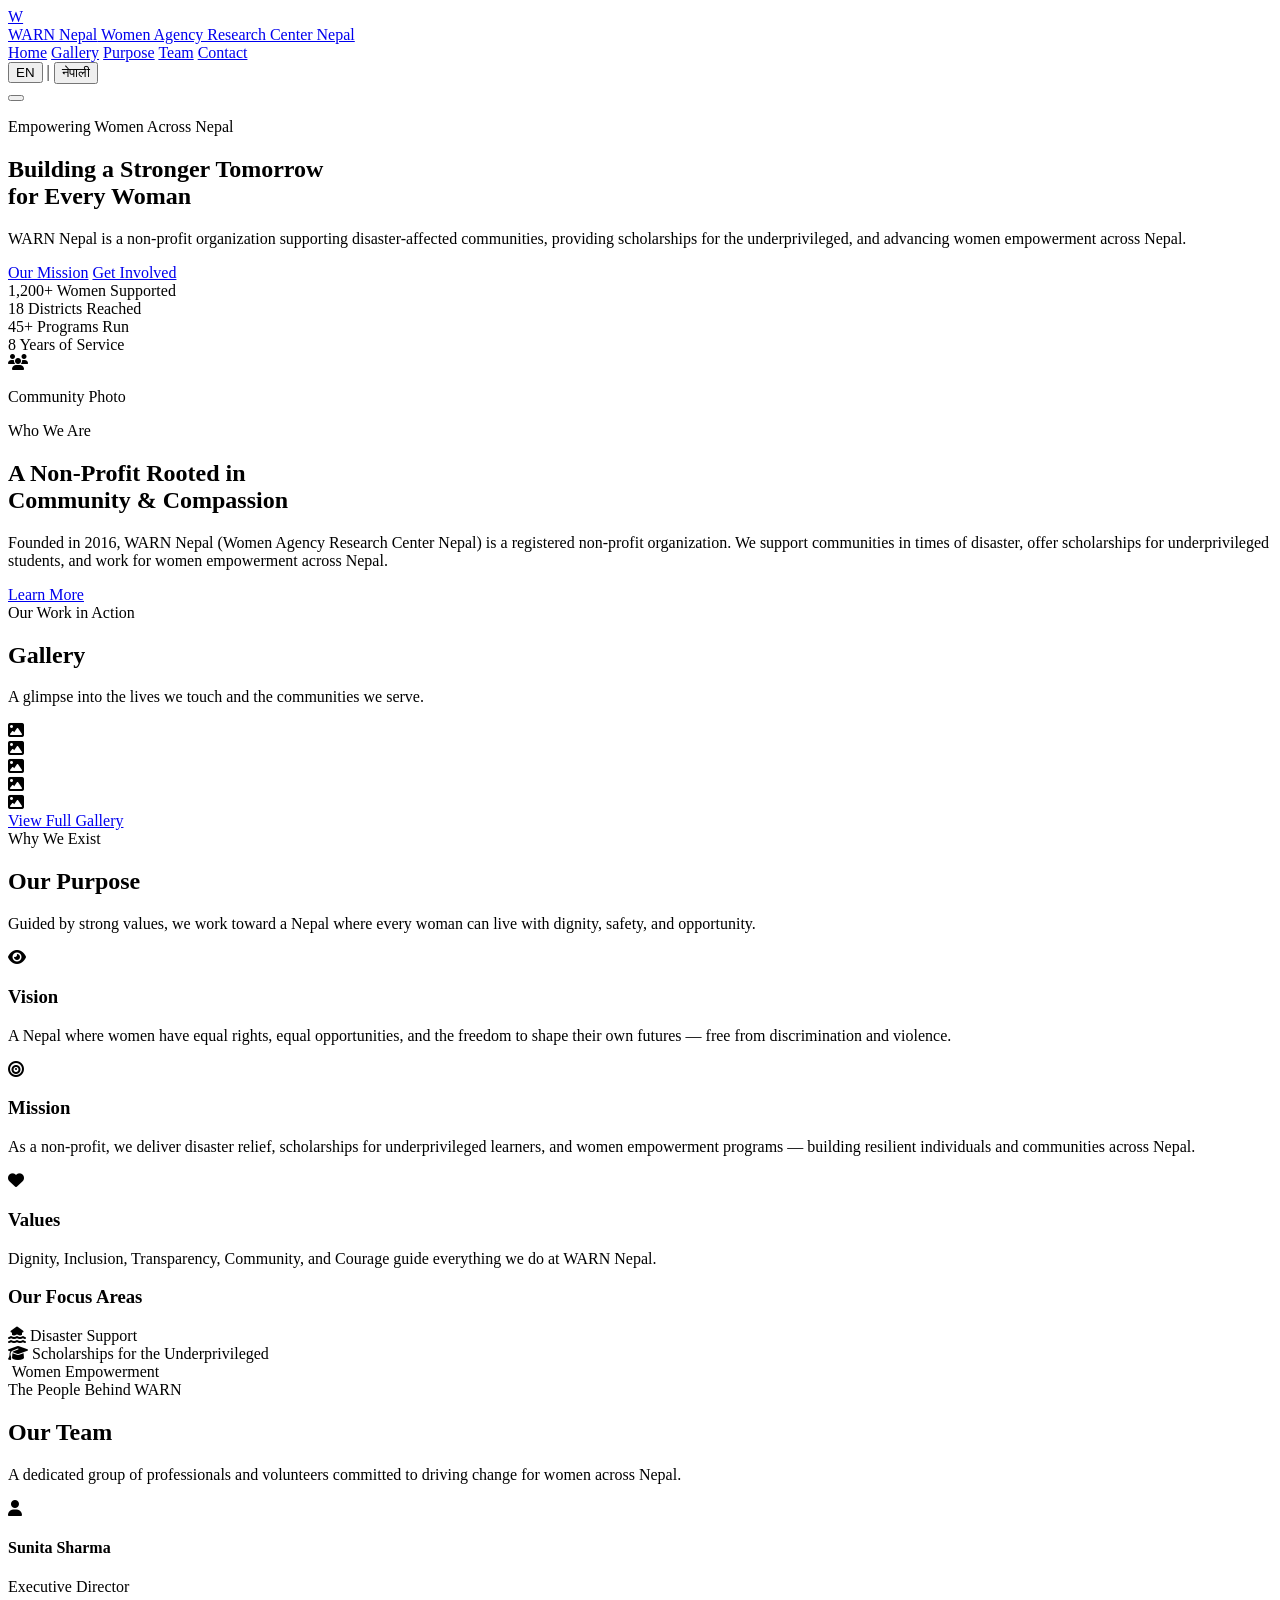
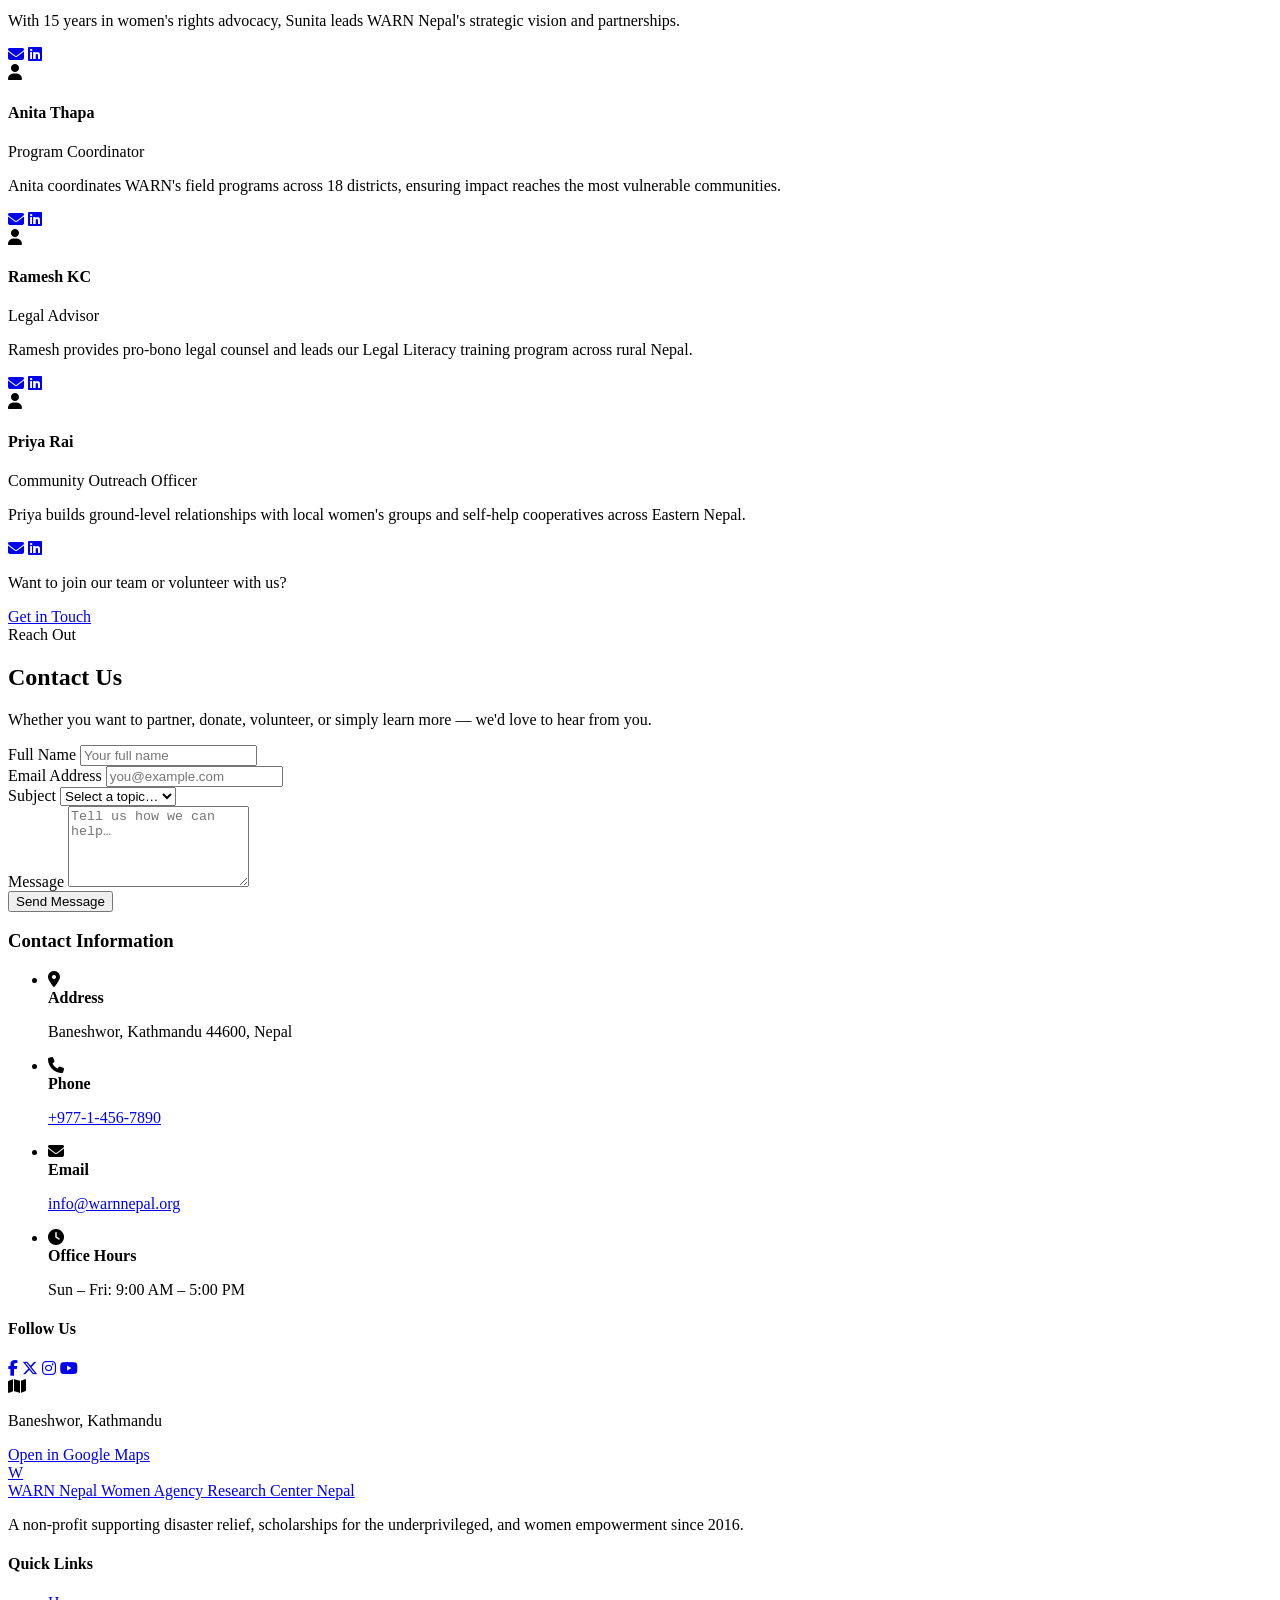
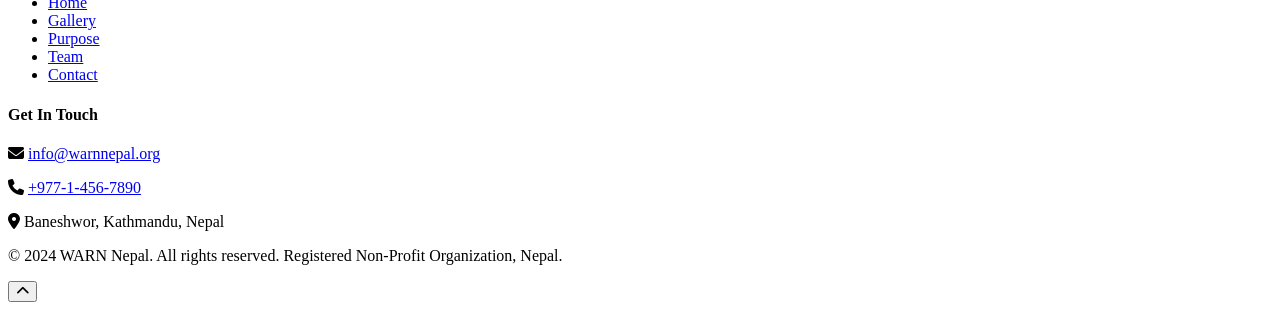
==== index.html @ aecacb8c "Add files via upload" ====
<!DOCTYPE html>
<html lang="en">
<head>
  <meta charset="UTF-8" />
  <meta name="viewport" content="width=device-width, initial-scale=1.0" />
  <title>WARN Nepal – Women Agency Research Center Nepal</title>
  <link rel="stylesheet" href="css/style.css" />
  <link rel="preconnect" href="https://fonts.googleapis.com" />
  <link href="https://fonts.googleapis.com/css2?family=Inter:wght@300;400;500;600;700&family=Noto+Sans+Devanagari:wght@300;400;500;600;700&display=swap" rel="stylesheet" />
  <link rel="stylesheet" href="https://cdnjs.cloudflare.com/ajax/libs/font-awesome/6.4.0/css/all.min.css" />
</head>
<body>

  <!-- ===== NAVBAR ===== -->
  <header id="navbar">
    <div class="container nav-container">

      <!-- Logo: uses images/logo.* if present, falls back to text badge -->
      <a href="index.html" class="logo" aria-label="WARN Nepal Home" id="logoLink">
        <div class="logo-img-wrap" id="logoImgWrap">
          <!-- JS inserts <img> here if logo file exists, else shows letter badge -->
          <div class="logo-icon" id="logoBadge">W</div>
        </div>
        <div class="logo-text">
          <span class="logo-title">WARN Nepal</span>
          <span class="logo-sub"
            data-en="Women Agency Research Center Nepal"
            data-np="महिला एजेन्सी अनुसन्धान केन्द्र नेपाल">Women Agency Research Center Nepal</span>
        </div>
      </a>

      <nav class="nav-links" id="navLinks" aria-label="Main Navigation">
        <a href="index.html"   data-en="Home"    data-np="गृहपृष्ठ"  class="nav-link active">Home</a>
        <a href="gallery.html" data-en="Gallery" data-np="ग्यालरी"   class="nav-link">Gallery</a>
        <a href="#purpose"     data-en="Purpose" data-np="उद्देश्य"  class="nav-link">Purpose</a>
        <a href="#team"        data-en="Team"    data-np="टोली"      class="nav-link">Team</a>
        <a href="#contact"     data-en="Contact" data-np="सम्पर्क"   class="nav-link">Contact</a>
      </nav>

      <div class="nav-right">
        <div class="lang-toggle" aria-label="Language Selector">
          <button id="langEN" class="lang-btn active" onclick="setLang('en')">EN</button>
          <span class="lang-divider">|</span>
          <button id="langNP" class="lang-btn" onclick="setLang('np')">नेपाली</button>
        </div>
        <button class="hamburger" id="hamburger" aria-label="Toggle Menu" aria-expanded="false">
          <span></span><span></span><span></span>
        </button>
      </div>
    </div>
  </header>

  <!-- ===== HERO – FULL WIDTH ===== -->
  <section id="home" class="hero">
    <!-- JS sets the landing image as CSS background-image -->
    <div class="hero-text-col">
      <div class="container">
        <div class="hero-text-inner">
          <p class="hero-tagline"
             data-en="Empowering Women Across Nepal"
             data-np="नेपालभर महिला सशक्तिकरण">Empowering Women Across Nepal</p>

          <h1 class="hero-title"
              data-en="Building a <span>Stronger</span> Tomorrow<br>for Every Woman"
              data-np="प्रत्येक महिलाका लागि एउटा<br><span>सशक्त</span> भविष्य निर्माण">
            Building a <span>Stronger</span> Tomorrow<br>for Every Woman
          </h1>

          <p class="hero-desc"
             data-en="WARN Nepal is a non-profit organization supporting disaster-affected communities, providing scholarships for the underprivileged, and advancing women empowerment across Nepal."
             data-np="WARN नेपाल एक गैरनाफामूलक संस्था हो जसले विपद् प्रभावित समुदायलाई सहयोग, विपन्नका लागि छात्रवृत्ति र महिला सशक्तिकरणका लागि नेपालभर काम गर्दछ।">
            WARN Nepal is a non-profit organization supporting disaster-affected communities,
            providing scholarships for the underprivileged, and advancing women empowerment across Nepal.
          </p>

          <div class="hero-cta">
            <a href="#purpose" class="btn btn-primary"
               data-en="Our Mission" data-np="हाम्रो अभियान">Our Mission</a>
            <a href="#contact" class="btn btn-outline"
               data-en="Get Involved" data-np="सहभागी हनुहोस्">Get Involved</a>
          </div>
        </div>
      </div>
    </div>
  </section>

  <!-- ===== STATS STRIP ===== -->
  <section id="about-strip" class="stats-strip">
    <div class="container stats-grid">
      <div class="stat-item">
        <span class="stat-number">1,200+</span>
        <span class="stat-label" data-en="Women Supported" data-np="सहयोग गरिएका महिला">Women Supported</span>
      </div>
      <div class="stat-item">
        <span class="stat-number">18</span>
        <span class="stat-label" data-en="Districts Reached" data-np="पुगिएका जिल्लाहरू">Districts Reached</span>
      </div>
      <div class="stat-item">
        <span class="stat-number">45+</span>
        <span class="stat-label" data-en="Programs Run" data-np="सञ्चालित कार्यक्रमहरू">Programs Run</span>
      </div>
      <div class="stat-item">
        <span class="stat-number">8</span>
        <span class="stat-label" data-en="Years of Service" data-np="सेवाका वर्षहरू">Years of Service</span>
      </div>
    </div>
  </section>

  <!-- ===== ABOUT SNAPSHOT ===== -->
  <section id="about" class="about-section section">
    <div class="container about-grid">
      <div class="about-image">
        <!-- Uses landing image as fallback; replace src with your own community photo -->
        <img
          src="images/landing/landing.png"
          alt="WARN Nepal community"
          class="about-real-img"
          loading="lazy"
          onerror="this.parentElement.innerHTML='<div class=\'about-img-placeholder\'><i class=\'fa-solid fa-users\'></i><p>Community Photo</p></div>'"
        />
      </div>
      <div class="about-text">
        <span class="section-tag" data-en="Who We Are" data-np="हामी को हौं">Who We Are</span>
        <h2 data-en="A Non-Profit Rooted in<br>Community &amp; Compassion"
            data-np="समुदाय र करुणामा जरा गाडेको<br>गैरनाफामूलक संस्था">
          A Non-Profit Rooted in<br>Community &amp; Compassion
        </h2>
        <p data-en="Founded in 2016, WARN Nepal (Women Agency Research Center Nepal) is a registered non-profit organization. We support communities in times of disaster, offer scholarships for underprivileged students, and work for women empowerment across Nepal."
           data-np="२०१६ मा स्थापित WARN नेपाल (महिला एजेन्सी अनुसन्धान केन्द्र नेपाल) एक दर्ता गैरनाफामूलक संस्था हो। हामी विपद्का बेला समुदायलाई सहयोग गर्छौं, विपन्न विद्यार्थीका लागि छात्रवृत्ति दिन्छौं र नेपालभर महिला सशक्तिकरणका लागि काम गर्छौं।">
          Founded in 2016, WARN Nepal (Women Agency Research Center Nepal) is a registered
          non-profit organization. We support communities in times of disaster, offer scholarships
          for underprivileged students, and work for women empowerment across Nepal.
        </p>
        <a href="#purpose" class="btn btn-primary"
           data-en="Learn More" data-np="थप जान्नुहोस्">Learn More</a>
      </div>
    </div>
  </section>

  <!-- ===== GALLERY PREVIEW STRIP ===== -->
  <section id="gallery" class="gallery-preview-section section">
    <div class="container">
      <div class="section-header">
        <span class="section-tag" data-en="Our Work in Action" data-np="हाम्रो काम">Our Work in Action</span>
        <h2 data-en="Gallery" data-np="ग्यालरी">Gallery</h2>
        <p data-en="A glimpse into the lives we touch and the communities we serve."
           data-np="हामीले छुने जीवन र सेवा गर्ने समुदायको झलक।">
          A glimpse into the lives we touch and the communities we serve.
        </p>
      </div>

      <!-- Preview grid – JS populates from images/3.* … 7.* -->
      <div class="gallery-preview-grid" id="galleryPreviewGrid">
        <!-- Filled by main.js; shows placeholders if no images found -->
        <div class="gp-placeholder"><i class="fa-solid fa-image"></i></div>
        <div class="gp-placeholder"><i class="fa-solid fa-image"></i></div>
        <div class="gp-placeholder"><i class="fa-solid fa-image"></i></div>
        <div class="gp-placeholder"><i class="fa-solid fa-image"></i></div>
        <div class="gp-placeholder"><i class="fa-solid fa-image"></i></div>
      </div>

      <div class="gallery-preview-cta">
        <a href="gallery.html" class="btn btn-primary"
           data-en="View Full Gallery" data-np="पूरा ग्यालरी हेर्नुहोस्">View Full Gallery</a>
      </div>
    </div>
  </section>

  <!-- ===== PURPOSE ===== -->
  <section id="purpose" class="purpose-section section">
    <div class="container">
      <div class="section-header">
        <span class="section-tag" data-en="Why We Exist" data-np="हामी किन अवस्थित छौं">Why We Exist</span>
        <h2 data-en="Our Purpose" data-np="हाम्रो उद्देश्य">Our Purpose</h2>
        <p data-en="Guided by strong values, we work toward a Nepal where every woman can live with dignity, safety, and opportunity."
           data-np="दृढ मूल्यहरूद्वारा निर्देशित, हामी त्यस्तो नेपालका लागि काम गर्दछौं जहाँ प्रत्येक महिला सम्मान, सुरक्षा र अवसरका साथ जीवन जिउन सकोस्।">
          Guided by strong values, we work toward a Nepal where every woman can live
          with dignity, safety, and opportunity.
        </p>
      </div>

      <div class="purpose-grid">
        <div class="purpose-card">
          <div class="purpose-icon"><i class="fa-solid fa-eye"></i></div>
          <h3 data-en="Vision" data-np="दृष्टिकोण">Vision</h3>
          <p data-en="A Nepal where women have equal rights, equal opportunities, and the freedom to shape their own futures — free from discrimination and violence."
             data-np="एउटा नेपाल जहाँ महिलाहरूसँग समान अधिकार, समान अवसर छ र उनीहरू भेदभाव र हिंसाबाट मुक्त भएर आफ्नै भविष्य आकार दिन स्वतन्त्र छन्।">
            A Nepal where women have equal rights, equal opportunities, and the freedom
            to shape their own futures — free from discrimination and violence.
          </p>
        </div>
        <div class="purpose-card featured">
          <div class="purpose-icon"><i class="fa-solid fa-bullseye"></i></div>
          <h3 data-en="Mission" data-np="अभियान">Mission</h3>
          <p data-en="As a non-profit, we deliver disaster relief, scholarships for underprivileged learners, and women empowerment programs — building resilient individuals and communities across Nepal."
             data-np="गैरनाफामूलक संस्थाको रूपमा हामी विपद् राहत, विपन्न विद्यार्थीका लागि छात्रवृत्ति र महिला सशक्तिकरण कार्यक्रम सञ्चालन गर्छौं — नेपालभर लचिलो व्यक्ति र समुदाय निर्माण गर्दै।">
            As a non-profit, we deliver disaster relief, scholarships for underprivileged learners,
            and women empowerment programs — building resilient individuals and communities across Nepal.
          </p>
        </div>
        <div class="purpose-card">
          <div class="purpose-icon"><i class="fa-solid fa-heart"></i></div>
          <h3 data-en="Values" data-np="मूल्यहरू">Values</h3>
          <p data-en="Dignity, Inclusion, Transparency, Community, and Courage guide everything we do at WARN Nepal."
             data-np="सम्मान, समावेशिता, पारदर्शिता, समुदाय र साहस — यी मूल्यहरूले WARN नेपालमा हामी गर्ने सबै काम निर्देशित गर्दछन्।">
            Dignity, Inclusion, Transparency, Community, and Courage guide everything
            we do at WARN Nepal.
          </p>
        </div>
      </div>

      <!-- Focus Areas -->
      <div class="focus-areas">
        <h3 class="focus-title" data-en="Our Focus Areas" data-np="हाम्रा मूल क्षेत्रहरू">Our Focus Areas</h3>
        <div class="focus-grid">
          <div class="focus-item">
            <i class="fa-solid fa-house-flood-water"></i>
            <span data-en="Disaster Support" data-np="विपद् सहायता">Disaster Support</span>
          </div>
          <div class="focus-item">
            <i class="fa-solid fa-graduation-cap"></i>
            <span data-en="Scholarships for the Underprivileged" data-np="विपन्नका लागि छात्रवृत्ति">Scholarships for the Underprivileged</span>
          </div>
          <div class="focus-item">
            <i class="fa-solid fa-hands-holding-heart"></i>
            <span data-en="Women Empowerment" data-np="महिला सशक्तिकरण">Women Empowerment</span>
          </div>
        </div>
      </div>
    </div>
  </section>

  <!-- ===== TEAM ===== -->
  <section id="team" class="team-section section">
    <div class="container">
      <div class="section-header">
        <span class="section-tag" data-en="The People Behind WARN" data-np="WARN पछाडिका मानिसहरू">The People Behind WARN</span>
        <h2 data-en="Our Team" data-np="हाम्रो टोली">Our Team</h2>
        <p data-en="A dedicated group of professionals and volunteers committed to driving change for women across Nepal."
           data-np="नेपालभर महिलाहरूका लागि परिवर्तन ल्याउन प्रतिबद्ध पेशेवर र स्वयंसेवकहरूको एक समर्पित समूह।">
          A dedicated group of professionals and volunteers committed to driving change
          for women across Nepal.
        </p>
      </div>

      <div class="team-grid">

        <!-- ── Team card: photo filename = images/team/sunita-sharma.* ── -->
        <div class="team-card">
          <div class="team-avatar" data-photo="sunita-sharma">
            <!-- JS replaces icon with <img> when images/team/sunita-sharma.* exists -->
            <i class="fa-solid fa-user" aria-hidden="true"></i>
          </div>
          <div class="team-info">
            <h4>Sunita Sharma</h4>
            <span class="team-role" data-en="Executive Director" data-np="कार्यकारी निर्देशक">Executive Director</span>
            <p class="team-bio"
               data-en="With 15 years in women's rights advocacy, Sunita leads WARN Nepal's strategic vision and partnerships."
               data-np="महिला अधिकार वकालतमा १५ वर्षको अनुभवसहित, सुनिताले WARN नेपालको रणनीतिक दृष्टि र साझेदारीहरू नेतृत्व गर्दछिन्।">
              With 15 years in women's rights advocacy, Sunita leads WARN Nepal's strategic vision and partnerships.
            </p>
          </div>
          <div class="team-social">
            <a href="#" aria-label="Email Sunita"><i class="fa-solid fa-envelope"></i></a>
            <a href="#" aria-label="Sunita on LinkedIn"><i class="fa-brands fa-linkedin"></i></a>
          </div>
        </div>

        <!-- ── Team card: photo filename = images/team/anita-thapa.* ── -->
        <div class="team-card">
          <div class="team-avatar" data-photo="anita-thapa">
            <i class="fa-solid fa-user" aria-hidden="true"></i>
          </div>
          <div class="team-info">
            <h4>Anita Thapa</h4>
            <span class="team-role" data-en="Program Coordinator" data-np="कार्यक्रम समन्वयकर्ता">Program Coordinator</span>
            <p class="team-bio"
               data-en="Anita coordinates WARN's field programs across 18 districts, ensuring impact reaches the most vulnerable communities."
               data-np="अनिताले १८ जिल्लामा WARN का फिल्ड कार्यक्रमहरू समन्वय गर्दछिन्।">
              Anita coordinates WARN's field programs across 18 districts, ensuring impact reaches the most vulnerable communities.
            </p>
          </div>
          <div class="team-social">
            <a href="#" aria-label="Email Anita"><i class="fa-solid fa-envelope"></i></a>
            <a href="#" aria-label="Anita on LinkedIn"><i class="fa-brands fa-linkedin"></i></a>
          </div>
        </div>

        <!-- ── Team card: photo filename = images/team/ramesh-kc.* ── -->
        <div class="team-card">
          <div class="team-avatar" data-photo="ramesh-kc">
            <i class="fa-solid fa-user" aria-hidden="true"></i>
          </div>
          <div class="team-info">
            <h4>Ramesh KC</h4>
            <span class="team-role" data-en="Legal Advisor" data-np="कानुनी सल्लाहकार">Legal Advisor</span>
            <p class="team-bio"
               data-en="Ramesh provides pro-bono legal counsel and leads our Legal Literacy training program across rural Nepal."
               data-np="रमेशले प्रो-बोनो कानुनी परामर्श प्रदान गर्दछन् र ग्रामीण नेपालमा हाम्रो कानुनी साक्षरता कार्यक्रमको नेतृत्व गर्दछन्।">
              Ramesh provides pro-bono legal counsel and leads our Legal Literacy training program across rural Nepal.
            </p>
          </div>
          <div class="team-social">
            <a href="#" aria-label="Email Ramesh"><i class="fa-solid fa-envelope"></i></a>
            <a href="#" aria-label="Ramesh on LinkedIn"><i class="fa-brands fa-linkedin"></i></a>
          </div>
        </div>

        <!-- ── Team card: photo filename = images/team/priya-rai.* ── -->
        <div class="team-card">
          <div class="team-avatar" data-photo="priya-rai">
            <i class="fa-solid fa-user" aria-hidden="true"></i>
          </div>
          <div class="team-info">
            <h4>Priya Rai</h4>
            <span class="team-role" data-en="Community Outreach Officer" data-np="सामुदायिक पहुँच अधिकारी">Community Outreach Officer</span>
            <p class="team-bio"
               data-en="Priya builds ground-level relationships with local women's groups and self-help cooperatives across Eastern Nepal."
               data-np="प्रियाले पूर्वी नेपालमा स्थानीय महिला समूह र स्वयं-सहायता सहकारीहरूसँग जमिनी स्तरका सम्बन्ध निर्माण गर्दछिन्।">
              Priya builds ground-level relationships with local women's groups and self-help cooperatives across Eastern Nepal.
            </p>
          </div>
          <div class="team-social">
            <a href="#" aria-label="Email Priya"><i class="fa-solid fa-envelope"></i></a>
            <a href="#" aria-label="Priya on LinkedIn"><i class="fa-brands fa-linkedin"></i></a>
          </div>
        </div>

      </div>

      <div class="volunteer-cta">
        <p data-en="Want to join our team or volunteer with us?"
           data-np="हाम्रो टोलीमा सामेल हुन वा स्वयंसेवा गर्न चाहनुहुन्छ?">
          Want to join our team or volunteer with us?
        </p>
        <a href="#contact" class="btn btn-outline"
           data-en="Get in Touch" data-np="सम्पर्क गर्नुहोस्">Get in Touch</a>
      </div>
    </div>
  </section>

  <!-- ===== CONTACT ===== -->
  <section id="contact" class="contact-section section">
    <div class="container">
      <div class="section-header">
        <span class="section-tag" data-en="Reach Out" data-np="सम्पर्क गर्नुहोस्">Reach Out</span>
        <h2 data-en="Contact Us" data-np="हामीलाई सम्पर्क गर्नुहोस्">Contact Us</h2>
        <p data-en="Whether you want to partner, donate, volunteer, or simply learn more — we'd love to hear from you."
           data-np="चाहे तपाईं साझेदार, दान, स्वयंसेवा वा केवल थप जान्न चाहनुहुन्छ — हामी तपाईंबाट सुन्न चाहन्छौं।">
          Whether you want to partner, donate, volunteer, or simply learn more — we'd love to hear from you.
        </p>
      </div>

      <div class="contact-grid">
        <div class="contact-form-wrap">
          <form id="contactForm" class="contact-form" novalidate>
            <div class="form-group">
              <label for="name" data-en="Full Name" data-np="पूरा नाम">Full Name</label>
              <input type="text" id="name" name="name" placeholder="Your full name" required autocomplete="name" />
              <span class="form-error" id="nameError"></span>
            </div>
            <div class="form-group">
              <label for="email" data-en="Email Address" data-np="इमेल ठेगाना">Email Address</label>
              <input type="email" id="email" name="email" placeholder="you@example.com" required autocomplete="email" />
              <span class="form-error" id="emailError"></span>
            </div>
            <div class="form-group">
              <label for="subject" data-en="Subject" data-np="विषय">Subject</label>
              <select id="subject" name="subject" required>
                <option value="" data-en="Select a topic…" data-np="विषय छान्नुहोस्…">Select a topic…</option>
                <option value="volunteer" data-en="Volunteer"     data-np="स्वयंसेवा">Volunteer</option>
                <option value="donate"    data-en="Donate / Fund" data-np="दान / कोष">Donate / Fund</option>
                <option value="partner"   data-en="Partnership"   data-np="साझेदारी">Partnership</option>
                <option value="media"     data-en="Media Inquiry" data-np="मिडिया सोध">Media Inquiry</option>
                <option value="other"     data-en="Other"         data-np="अन्य">Other</option>
              </select>
              <span class="form-error" id="subjectError"></span>
            </div>
            <div class="form-group">
              <label for="message" data-en="Message" data-np="सन्देश">Message</label>
              <textarea id="message" name="message" rows="5" placeholder="Tell us how we can help…" required></textarea>
              <span class="form-error" id="messageError"></span>
            </div>
            <button type="submit" class="btn btn-primary btn-full"
                    data-en="Send Message" data-np="सन्देश पठाउनुहोस्">Send Message</button>
            <div id="formSuccess" class="form-success" aria-live="polite"></div>
          </form>
        </div>

        <div class="contact-info">
          <div class="contact-info-card">
            <h3 data-en="Contact Information" data-np="सम्पर्क जानकारी">Contact Information</h3>
            <ul class="contact-details">
              <li>
                <i class="fa-solid fa-location-dot"></i>
                <div>
                  <strong data-en="Address" data-np="ठेगाना">Address</strong>
                  <p data-en="Baneshwor, Kathmandu 44600, Nepal" data-np="बानेश्वर, काठमाडौं ४४६००, नेपाल">Baneshwor, Kathmandu 44600, Nepal</p>
                </div>
              </li>
              <li>
                <i class="fa-solid fa-phone"></i>
                <div>
                  <strong data-en="Phone" data-np="फोन">Phone</strong>
                  <p><a href="tel:+97714567890">+977-1-456-7890</a></p>
                </div>
              </li>
              <li>
                <i class="fa-solid fa-envelope"></i>
                <div>
                  <strong data-en="Email" data-np="इमेल">Email</strong>
                  <p><a href="mailto:info@warnnepal.org">info@warnnepal.org</a></p>
                </div>
              </li>
              <li>
                <i class="fa-solid fa-clock"></i>
                <div>
                  <strong data-en="Office Hours" data-np="कार्यालय समय">Office Hours</strong>
                  <p data-en="Sun – Fri: 9:00 AM – 5:00 PM" data-np="आइत – शुक्र: बिहान ९:०० – साँझ ५:००">Sun – Fri: 9:00 AM – 5:00 PM</p>
                </div>
              </li>
            </ul>
            <div class="social-links">
              <h4 data-en="Follow Us" data-np="हामीलाई फलो गर्नुहोस्">Follow Us</h4>
              <div class="social-icons">
                <a href="#" class="social-icon" aria-label="Facebook"><i class="fa-brands fa-facebook-f"></i></a>
                <a href="#" class="social-icon" aria-label="Twitter/X"><i class="fa-brands fa-x-twitter"></i></a>
                <a href="#" class="social-icon" aria-label="Instagram"><i class="fa-brands fa-instagram"></i></a>
                <a href="#" class="social-icon" aria-label="YouTube"><i class="fa-brands fa-youtube"></i></a>
              </div>
            </div>
          </div>

          <div class="map-placeholder" aria-label="Map of WARN Nepal office location">
            <i class="fa-solid fa-map"></i>
            <p data-en="Baneshwor, Kathmandu" data-np="बानेश्वर, काठमाडौं">Baneshwor, Kathmandu</p>
            <a href="https://maps.google.com/?q=Baneshwor+Kathmandu+Nepal"
               target="_blank" rel="noopener noreferrer"
               class="btn btn-outline btn-sm"
               data-en="Open in Google Maps" data-np="गुगल म्यापमा खोल्नुहोस्">Open in Google Maps</a>
          </div>
        </div>
      </div>
    </div>
  </section>

  <!-- ===== FOOTER ===== -->
  <footer class="footer">
    <div class="container footer-grid">
      <div class="footer-brand">
        <a href="index.html" class="logo" aria-label="WARN Nepal">
          <div class="logo-img-wrap" id="footerLogoWrap">
            <div class="logo-icon">W</div>
          </div>
          <div class="logo-text">
            <span class="logo-title">WARN Nepal</span>
            <span class="logo-sub"
              data-en="Women Agency Research Center Nepal"
              data-np="महिला एजेन्सी अनुसन्धान केन्द्र नेपाल">Women Agency Research Center Nepal</span>
          </div>
        </a>
        <p data-en="A non-profit supporting disaster relief, scholarships for the underprivileged, and women empowerment since 2016."
           data-np="२०१६ देखि विपद् राहत, विपन्नका लागि छात्रवृत्ति र महिला सशक्तिकरणमा काम गर्ने गैरनाफामूलक संस्था।">
          A non-profit supporting disaster relief, scholarships for the underprivileged, and women empowerment since 2016.
        </p>
      </div>
      <div class="footer-links">
        <h4 data-en="Quick Links" data-np="द्रुत लिङ्कहरू">Quick Links</h4>
        <ul>
          <li><a href="index.html"   data-en="Home"    data-np="गृहपृष्ठ">Home</a></li>
          <li><a href="gallery.html" data-en="Gallery" data-np="ग्यालरी">Gallery</a></li>
          <li><a href="#purpose"     data-en="Purpose" data-np="उद्देश्य">Purpose</a></li>
          <li><a href="#team"        data-en="Team"    data-np="टोली">Team</a></li>
          <li><a href="#contact"     data-en="Contact" data-np="सम्पर्क">Contact</a></li>
        </ul>
      </div>
      <div class="footer-contact">
        <h4 data-en="Get In Touch" data-np="सम्पर्क गर्नुहोस्">Get In Touch</h4>
        <p><i class="fa-solid fa-envelope"></i> <a href="mailto:info@warnnepal.org">info@warnnepal.org</a></p>
        <p><i class="fa-solid fa-phone"></i> <a href="tel:+97714567890">+977-1-456-7890</a></p>
        <p><i class="fa-solid fa-location-dot"></i>
          <span data-en="Baneshwor, Kathmandu, Nepal" data-np="बानेश्वर, काठमाडौं, नेपाल">Baneshwor, Kathmandu, Nepal</span>
        </p>
      </div>
    </div>
    <div class="footer-bottom">
      <p data-en="&copy; 2024 WARN Nepal. All rights reserved. Registered Non-Profit Organization, Nepal."
         data-np="&copy; २०२४ WARN नेपाल। सर्वाधिकार सुरक्षित। दर्ता गैरनाफामूलक संस्था, नेपाल।">
        &copy; 2024 WARN Nepal. All rights reserved. Registered Non-Profit Organization, Nepal.
      </p>
    </div>
  </footer>

  <button id="backToTop" class="back-to-top" aria-label="Back to top">
    <i class="fa-solid fa-chevron-up"></i>
  </button>

  <script src="js/main.js"></script>
</body>
</html>
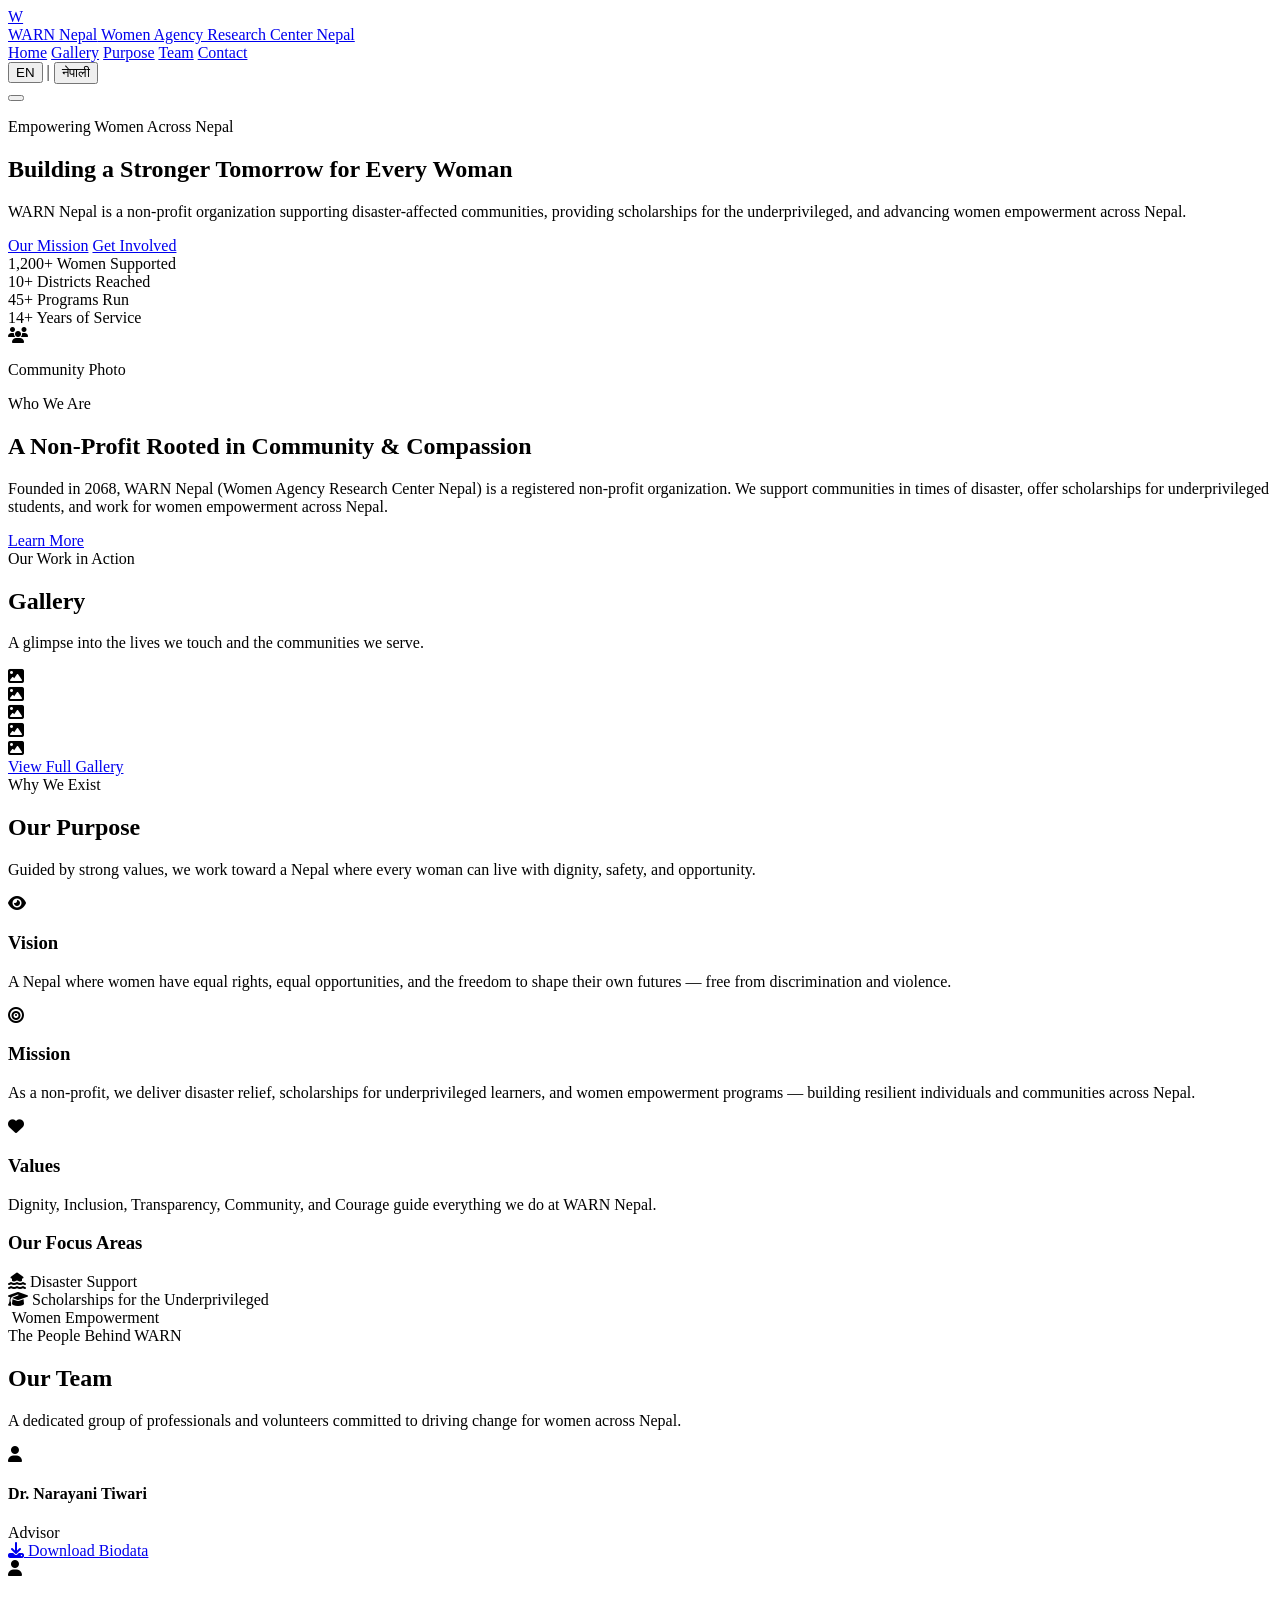
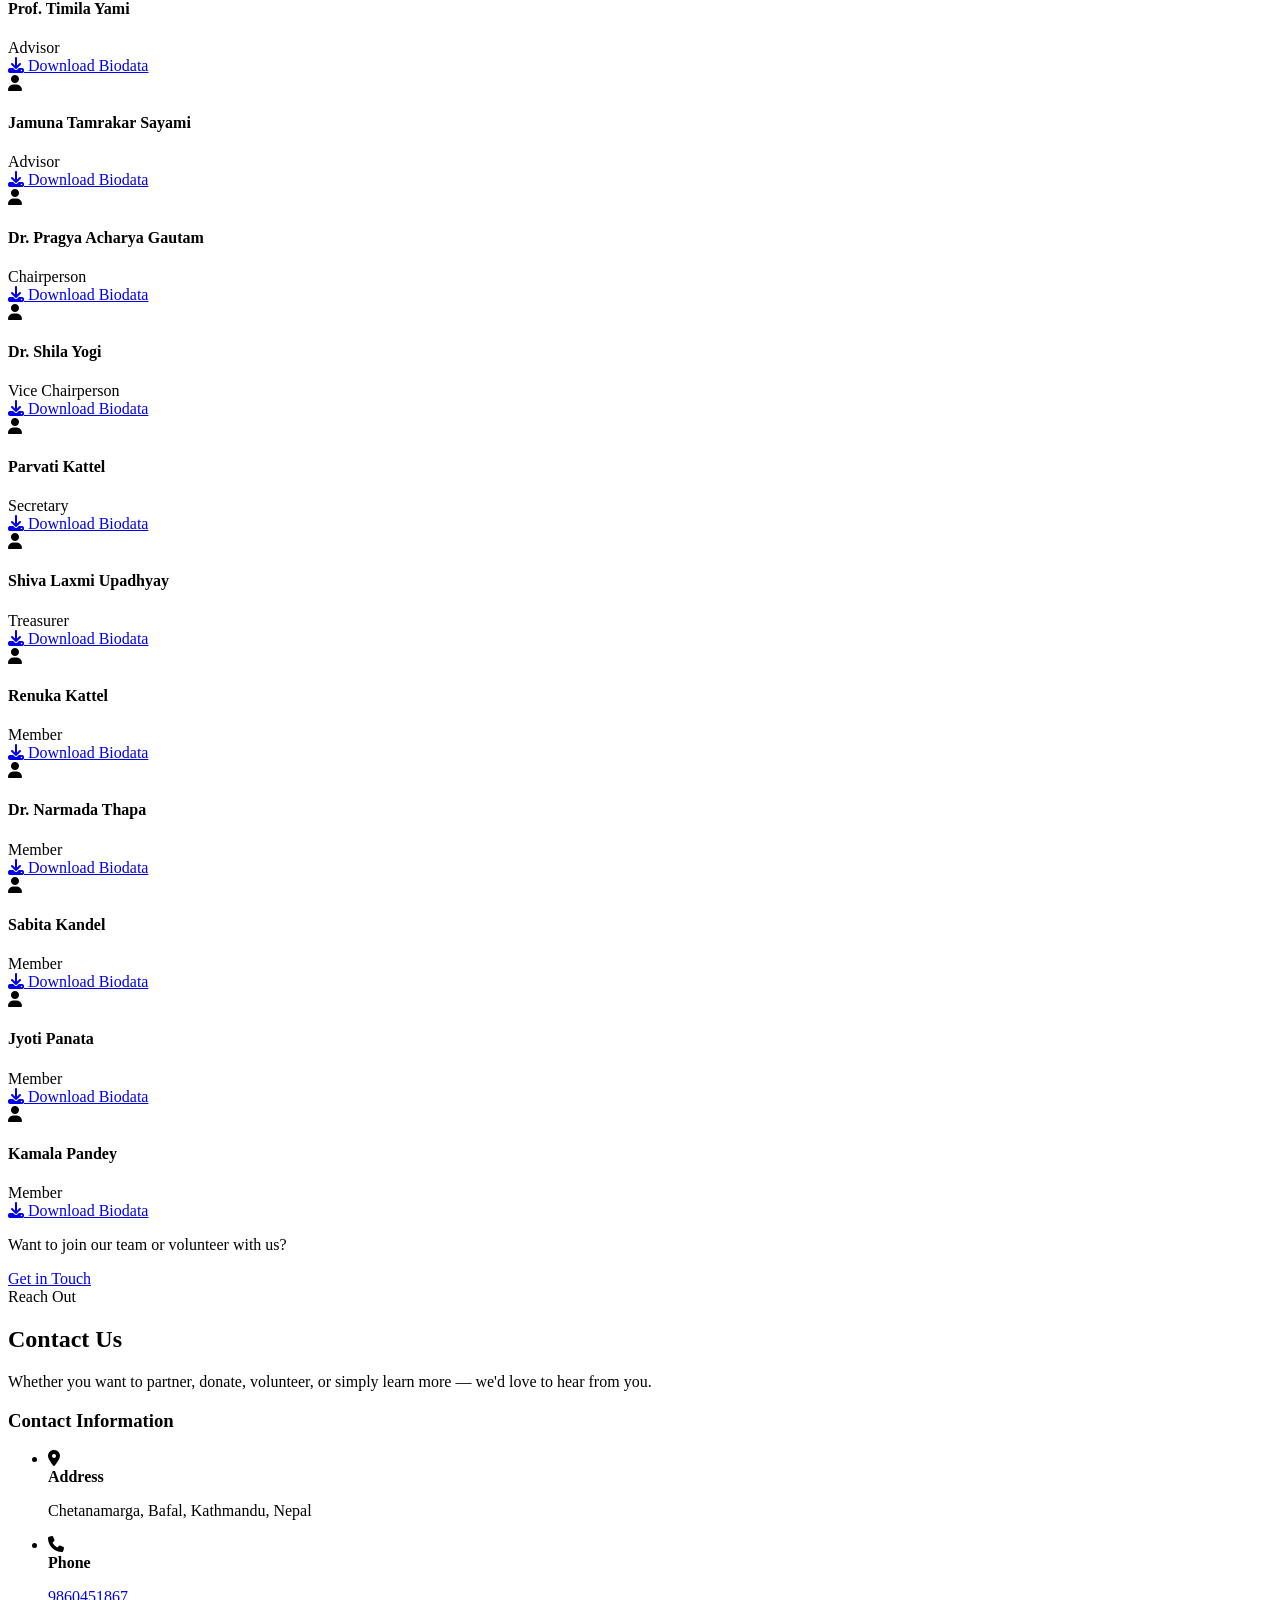
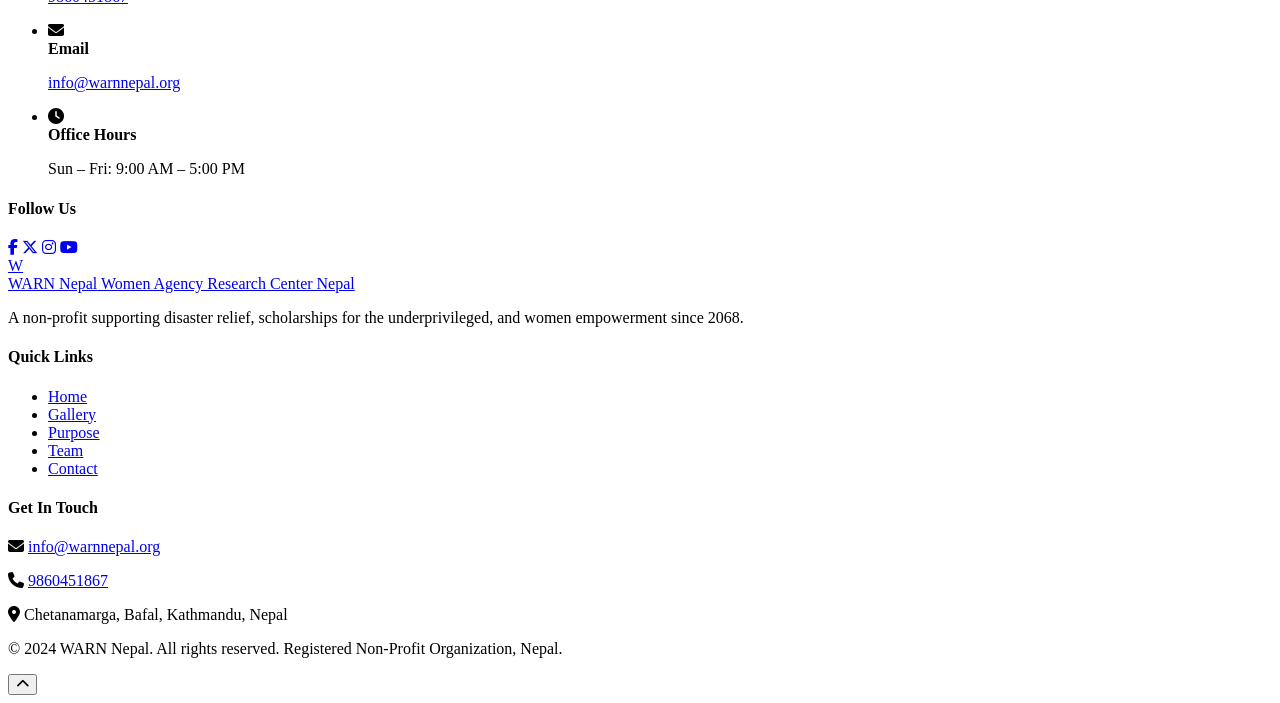
==== commit dbb47ab5: "Update index.html" ====
--- a/index.html
+++ b/index.html
@@ -51,7 +51,7 @@
   </header>
 
   <!-- ===== HERO – FULL WIDTH ===== -->
-  <section id="home" class="hero">
+  <section id="home" class="hero has-bg-image">
     <!-- JS sets the landing image as CSS background-image -->
     <div class="hero-text-col">
       <div class="container">
@@ -61,9 +61,9 @@
              data-np="नेपालभर महिला सशक्तिकरण">Empowering Women Across Nepal</p>
 
           <h1 class="hero-title"
-              data-en="Building a <span>Stronger</span> Tomorrow<br>for Every Woman"
-              data-np="प्रत्येक महिलाका लागि एउटा<br><span>सशक्त</span> भविष्य निर्माण">
-            Building a <span>Stronger</span> Tomorrow<br>for Every Woman
+              data-en="Building a <span>Stronger</span> Tomorrow for Every Woman"
+              data-np="प्रत्येक महिलाका लागि एउटा <span>सशक्त</span> भविष्य निर्माण">
+            Building a <span>Stronger</span> Tomorrow for Every Woman
           </h1>
 
           <p class="hero-desc"
@@ -92,7 +92,7 @@
         <span class="stat-label" data-en="Women Supported" data-np="सहयोग गरिएका महिला">Women Supported</span>
       </div>
       <div class="stat-item">
-        <span class="stat-number">18</span>
+        <span class="stat-number">10+</span>
         <span class="stat-label" data-en="Districts Reached" data-np="पुगिएका जिल्लाहरू">Districts Reached</span>
       </div>
       <div class="stat-item">
@@ -100,7 +100,7 @@
         <span class="stat-label" data-en="Programs Run" data-np="सञ्चालित कार्यक्रमहरू">Programs Run</span>
       </div>
       <div class="stat-item">
-        <span class="stat-number">8</span>
+        <span class="stat-number">14+</span>
         <span class="stat-label" data-en="Years of Service" data-np="सेवाका वर्षहरू">Years of Service</span>
       </div>
     </div>
@@ -112,7 +112,7 @@
       <div class="about-image">
         <!-- Uses landing image as fallback; replace src with your own community photo -->
         <img
-          src="images/landing/landing.png"
+          src="images/landing/landing.jpg"
           alt="WARN Nepal community"
           class="about-real-img"
           loading="lazy"
@@ -121,13 +121,13 @@
       </div>
       <div class="about-text">
         <span class="section-tag" data-en="Who We Are" data-np="हामी को हौं">Who We Are</span>
-        <h2 data-en="A Non-Profit Rooted in<br>Community &amp; Compassion"
-            data-np="समुदाय र करुणामा जरा गाडेको<br>गैरनाफामूलक संस्था">
-          A Non-Profit Rooted in<br>Community &amp; Compassion
+        <h2 data-en="A Non-Profit Rooted in Community &amp; Compassion"
+            data-np="समुदाय र करुणामा जरा गाडेको गैरनाफामूलक संस्था">
+          A Non-Profit Rooted in Community &amp; Compassion
         </h2>
-        <p data-en="Founded in 2016, WARN Nepal (Women Agency Research Center Nepal) is a registered non-profit organization. We support communities in times of disaster, offer scholarships for underprivileged students, and work for women empowerment across Nepal."
-           data-np="२०१६ मा स्थापित WARN नेपाल (महिला एजेन्सी अनुसन्धान केन्द्र नेपाल) एक दर्ता गैरनाफामूलक संस्था हो। हामी विपद्का बेला समुदायलाई सहयोग गर्छौं, विपन्न विद्यार्थीका लागि छात्रवृत्ति दिन्छौं र नेपालभर महिला सशक्तिकरणका लागि काम गर्छौं।">
-          Founded in 2016, WARN Nepal (Women Agency Research Center Nepal) is a registered
+        <p data-en="Founded in 2068, WARN Nepal (Women Agency Research Center Nepal) is a registered non-profit organization. We support communities in times of disaster, offer scholarships for underprivileged students, and work for women empowerment across Nepal."
+           data-np="२०६८ मा स्थापित WARN नेपाल (महिला एजेन्सी अनुसन्धान केन्द्र नेपाल) एक दर्ता गैरनाफामूलक संस्था हो। हामी विपद्का बेला समुदायलाई सहयोग गर्छौं, विपन्न विद्यार्थीका लागि छात्रवृत्ति दिन्छौं र नेपालभर महिला सशक्तिकरणका लागि काम गर्छौं।">
+          Founded in 2068, WARN Nepal (Women Agency Research Center Nepal) is a registered
           non-profit organization. We support communities in times of disaster, offer scholarships
           for underprivileged students, and work for women empowerment across Nepal.
         </p>
@@ -245,85 +245,173 @@
 
       <div class="team-grid">
 
-        <!-- ── Team card: photo filename = images/team/sunita-sharma.* ── -->
-        <div class="team-card">
-          <div class="team-avatar" data-photo="sunita-sharma">
-            <!-- JS replaces icon with <img> when images/team/sunita-sharma.* exists -->
-            <i class="fa-solid fa-user" aria-hidden="true"></i>
-          </div>
-          <div class="team-info">
-            <h4>Sunita Sharma</h4>
-            <span class="team-role" data-en="Executive Director" data-np="कार्यकारी निर्देशक">Executive Director</span>
-            <p class="team-bio"
-               data-en="With 15 years in women's rights advocacy, Sunita leads WARN Nepal's strategic vision and partnerships."
-               data-np="महिला अधिकार वकालतमा १५ वर्षको अनुभवसहित, सुनिताले WARN नेपालको रणनीतिक दृष्टि र साझेदारीहरू नेतृत्व गर्दछिन्।">
-              With 15 years in women's rights advocacy, Sunita leads WARN Nepal's strategic vision and partnerships.
-            </p>
-          </div>
-          <div class="team-social">
-            <a href="#" aria-label="Email Sunita"><i class="fa-solid fa-envelope"></i></a>
-            <a href="#" aria-label="Sunita on LinkedIn"><i class="fa-brands fa-linkedin"></i></a>
-          </div>
-        </div>
-
-        <!-- ── Team card: photo filename = images/team/anita-thapa.* ── -->
-        <div class="team-card">
-          <div class="team-avatar" data-photo="anita-thapa">
-            <i class="fa-solid fa-user" aria-hidden="true"></i>
-          </div>
-          <div class="team-info">
-            <h4>Anita Thapa</h4>
-            <span class="team-role" data-en="Program Coordinator" data-np="कार्यक्रम समन्वयकर्ता">Program Coordinator</span>
-            <p class="team-bio"
-               data-en="Anita coordinates WARN's field programs across 18 districts, ensuring impact reaches the most vulnerable communities."
-               data-np="अनिताले १८ जिल्लामा WARN का फिल्ड कार्यक्रमहरू समन्वय गर्दछिन्।">
-              Anita coordinates WARN's field programs across 18 districts, ensuring impact reaches the most vulnerable communities.
-            </p>
-          </div>
-          <div class="team-social">
-            <a href="#" aria-label="Email Anita"><i class="fa-solid fa-envelope"></i></a>
-            <a href="#" aria-label="Anita on LinkedIn"><i class="fa-brands fa-linkedin"></i></a>
-          </div>
-        </div>
-
-        <!-- ── Team card: photo filename = images/team/ramesh-kc.* ── -->
-        <div class="team-card">
-          <div class="team-avatar" data-photo="ramesh-kc">
-            <i class="fa-solid fa-user" aria-hidden="true"></i>
-          </div>
-          <div class="team-info">
-            <h4>Ramesh KC</h4>
-            <span class="team-role" data-en="Legal Advisor" data-np="कानुनी सल्लाहकार">Legal Advisor</span>
-            <p class="team-bio"
-               data-en="Ramesh provides pro-bono legal counsel and leads our Legal Literacy training program across rural Nepal."
-               data-np="रमेशले प्रो-बोनो कानुनी परामर्श प्रदान गर्दछन् र ग्रामीण नेपालमा हाम्रो कानुनी साक्षरता कार्यक्रमको नेतृत्व गर्दछन्।">
-              Ramesh provides pro-bono legal counsel and leads our Legal Literacy training program across rural Nepal.
-            </p>
-          </div>
-          <div class="team-social">
-            <a href="#" aria-label="Email Ramesh"><i class="fa-solid fa-envelope"></i></a>
-            <a href="#" aria-label="Ramesh on LinkedIn"><i class="fa-brands fa-linkedin"></i></a>
-          </div>
-        </div>
-
-        <!-- ── Team card: photo filename = images/team/priya-rai.* ── -->
-        <div class="team-card">
-          <div class="team-avatar" data-photo="priya-rai">
-            <i class="fa-solid fa-user" aria-hidden="true"></i>
-          </div>
-          <div class="team-info">
-            <h4>Priya Rai</h4>
-            <span class="team-role" data-en="Community Outreach Officer" data-np="सामुदायिक पहुँच अधिकारी">Community Outreach Officer</span>
-            <p class="team-bio"
-               data-en="Priya builds ground-level relationships with local women's groups and self-help cooperatives across Eastern Nepal."
-               data-np="प्रियाले पूर्वी नेपालमा स्थानीय महिला समूह र स्वयं-सहायता सहकारीहरूसँग जमिनी स्तरका सम्बन्ध निर्माण गर्दछिन्।">
-              Priya builds ground-level relationships with local women's groups and self-help cooperatives across Eastern Nepal.
-            </p>
-          </div>
-          <div class="team-social">
-            <a href="#" aria-label="Email Priya"><i class="fa-solid fa-envelope"></i></a>
-            <a href="#" aria-label="Priya on LinkedIn"><i class="fa-brands fa-linkedin"></i></a>
-          </div>
+        <!-- biodata filename = biodata/narayani-tiwari.pdf (or .docx) -->
+        <div class="team-card">
+          <div class="team-avatar" data-photo="narayani-tiwari">
+            <i class="fa-solid fa-user" aria-hidden="true"></i>
+          </div>
+          <div class="team-info">
+            <h4>Dr. Narayani Tiwari</h4>
+            <span class="team-role" data-en="Advisor" data-np="सल्लाहकार">Advisor</span>
+          </div>
+          <a class="team-biodata" data-biodata="narayani-tiwari" href="#" download>
+            <i class="fa-solid fa-download" aria-hidden="true"></i>
+            <span data-en="Download Biodata" data-np="बायोडाटा डाउनलोड">Download Biodata</span>
+          </a>
+        </div>
+
+        <div class="team-card">
+          <div class="team-avatar" data-photo="timila-yami">
+            <i class="fa-solid fa-user" aria-hidden="true"></i>
+          </div>
+          <div class="team-info">
+            <h4>Prof. Timila Yami</h4>
+            <span class="team-role" data-en="Advisor" data-np="सल्लाहकार">Advisor</span>
+          </div>
+          <a class="team-biodata" data-biodata="timila-yami" href="#" download>
+            <i class="fa-solid fa-download" aria-hidden="true"></i>
+            <span data-en="Download Biodata" data-np="बायोडाटा डाउनलोड">Download Biodata</span>
+          </a>
+        </div>
+
+        <div class="team-card">
+          <div class="team-avatar" data-photo="jamuna-tamrakar-sayami">
+            <i class="fa-solid fa-user" aria-hidden="true"></i>
+          </div>
+          <div class="team-info">
+            <h4>Jamuna Tamrakar Sayami</h4>
+            <span class="team-role" data-en="Advisor" data-np="सल्लाहकार">Advisor</span>
+          </div>
+          <a class="team-biodata" data-biodata="jamuna-tamrakar-sayami" href="#" download>
+            <i class="fa-solid fa-download" aria-hidden="true"></i>
+            <span data-en="Download Biodata" data-np="बायोडाटा डाउनलोड">Download Biodata</span>
+          </a>
+        </div>
+
+        <div class="team-card">
+          <div class="team-avatar" data-photo="pragya-acharya-gautam">
+            <i class="fa-solid fa-user" aria-hidden="true"></i>
+          </div>
+          <div class="team-info">
+            <h4>Dr. Pragya Acharya Gautam</h4>
+            <span class="team-role" data-en="Chairperson" data-np="अध्यक्ष">Chairperson</span>
+          </div>
+          <a class="team-biodata" data-biodata="pragya-acharya-gautam" href="#" download>
+            <i class="fa-solid fa-download" aria-hidden="true"></i>
+            <span data-en="Download Biodata" data-np="बायोडाटा डाउनलोड">Download Biodata</span>
+          </a>
+        </div>
+
+        <div class="team-card">
+          <div class="team-avatar" data-photo="shila-yogi">
+            <i class="fa-solid fa-user" aria-hidden="true"></i>
+          </div>
+          <div class="team-info">
+            <h4>Dr. Shila Yogi</h4>
+            <span class="team-role" data-en="Vice Chairperson" data-np="उपाध्यक्ष">Vice Chairperson</span>
+          </div>
+          <a class="team-biodata" data-biodata="shila-yogi" href="#" download>
+            <i class="fa-solid fa-download" aria-hidden="true"></i>
+            <span data-en="Download Biodata" data-np="बायोडाटा डाउनलोड">Download Biodata</span>
+          </a>
+        </div>
+
+        <div class="team-card">
+          <div class="team-avatar" data-photo="parvati-kattel">
+            <i class="fa-solid fa-user" aria-hidden="true"></i>
+          </div>
+          <div class="team-info">
+            <h4>Parvati Kattel</h4>
+            <span class="team-role" data-en="Secretary" data-np="सचिव">Secretary</span>
+          </div>
+          <a class="team-biodata" data-biodata="parvati-kattel" href="#" download>
+            <i class="fa-solid fa-download" aria-hidden="true"></i>
+            <span data-en="Download Biodata" data-np="बायोडाटा डाउनलोड">Download Biodata</span>
+          </a>
+        </div>
+
+        <div class="team-card">
+          <div class="team-avatar" data-photo="shiva-laxmi-upadhyay">
+            <i class="fa-solid fa-user" aria-hidden="true"></i>
+          </div>
+          <div class="team-info">
+            <h4>Shiva Laxmi Upadhyay</h4>
+            <span class="team-role" data-en="Treasurer" data-np="कोषाध्यक्ष">Treasurer</span>
+          </div>
+          <a class="team-biodata" data-biodata="shiva-laxmi-upadhyay" href="#" download>
+            <i class="fa-solid fa-download" aria-hidden="true"></i>
+            <span data-en="Download Biodata" data-np="बायोडाटा डाउनलोड">Download Biodata</span>
+          </a>
+        </div>
+
+        <div class="team-card">
+          <div class="team-avatar" data-photo="renuka-kattel">
+            <i class="fa-solid fa-user" aria-hidden="true"></i>
+          </div>
+          <div class="team-info">
+            <h4>Renuka Kattel</h4>
+            <span class="team-role" data-en="Member" data-np="सदस्य">Member</span>
+          </div>
+          <a class="team-biodata" data-biodata="renuka-kattel" href="#" download>
+            <i class="fa-solid fa-download" aria-hidden="true"></i>
+            <span data-en="Download Biodata" data-np="बायोडाटा डाउनलोड">Download Biodata</span>
+          </a>
+        </div>
+
+        <div class="team-card">
+          <div class="team-avatar" data-photo="narmada-thapa">
+            <i class="fa-solid fa-user" aria-hidden="true"></i>
+          </div>
+          <div class="team-info">
+            <h4>Dr. Narmada Thapa</h4>
+            <span class="team-role" data-en="Member" data-np="सदस्य">Member</span>
+          </div>
+          <a class="team-biodata" data-biodata="narmada-thapa" href="#" download>
+            <i class="fa-solid fa-download" aria-hidden="true"></i>
+            <span data-en="Download Biodata" data-np="बायोडाटा डाउनलोड">Download Biodata</span>
+          </a>
+        </div>
+
+        <div class="team-card">
+          <div class="team-avatar" data-photo="sabita-kandel">
+            <i class="fa-solid fa-user" aria-hidden="true"></i>
+          </div>
+          <div class="team-info">
+            <h4>Sabita Kandel</h4>
+            <span class="team-role" data-en="Member" data-np="सदस्य">Member</span>
+          </div>
+          <a class="team-biodata" data-biodata="sabita-kandel" href="#" download>
+            <i class="fa-solid fa-download" aria-hidden="true"></i>
+            <span data-en="Download Biodata" data-np="बायोडाटा डाउनलोड">Download Biodata</span>
+          </a>
+        </div>
+
+        <div class="team-card">
+          <div class="team-avatar" data-photo="jyoti-panata">
+            <i class="fa-solid fa-user" aria-hidden="true"></i>
+          </div>
+          <div class="team-info">
+            <h4>Jyoti Panata</h4>
+            <span class="team-role" data-en="Member" data-np="सदस्य">Member</span>
+          </div>
+          <a class="team-biodata" data-biodata="jyoti-panata" href="#" download>
+            <i class="fa-solid fa-download" aria-hidden="true"></i>
+            <span data-en="Download Biodata" data-np="बायोडाटा डाउनलोड">Download Biodata</span>
+          </a>
+        </div>
+
+        <div class="team-card">
+          <div class="team-avatar" data-photo="kamala-pandey">
+            <i class="fa-solid fa-user" aria-hidden="true"></i>
+          </div>
+          <div class="team-info">
+            <h4>Kamala Pandey</h4>
+            <span class="team-role" data-en="Member" data-np="सदस्य">Member</span>
+          </div>
+          <a class="team-biodata" data-biodata="kamala-pandey" href="#" download>
+            <i class="fa-solid fa-download" aria-hidden="true"></i>
+            <span data-en="Download Biodata" data-np="बायोडाटा डाउनलोड">Download Biodata</span>
+          </a>
         </div>
 
       </div>
@@ -351,42 +439,7 @@
         </p>
       </div>
 
-      <div class="contact-grid">
-        <div class="contact-form-wrap">
-          <form id="contactForm" class="contact-form" novalidate>
-            <div class="form-group">
-              <label for="name" data-en="Full Name" data-np="पूरा नाम">Full Name</label>
-              <input type="text" id="name" name="name" placeholder="Your full name" required autocomplete="name" />
-              <span class="form-error" id="nameError"></span>
-            </div>
-            <div class="form-group">
-              <label for="email" data-en="Email Address" data-np="इमेल ठेगाना">Email Address</label>
-              <input type="email" id="email" name="email" placeholder="you@example.com" required autocomplete="email" />
-              <span class="form-error" id="emailError"></span>
-            </div>
-            <div class="form-group">
-              <label for="subject" data-en="Subject" data-np="विषय">Subject</label>
-              <select id="subject" name="subject" required>
-                <option value="" data-en="Select a topic…" data-np="विषय छान्नुहोस्…">Select a topic…</option>
-                <option value="volunteer" data-en="Volunteer"     data-np="स्वयंसेवा">Volunteer</option>
-                <option value="donate"    data-en="Donate / Fund" data-np="दान / कोष">Donate / Fund</option>
-                <option value="partner"   data-en="Partnership"   data-np="साझेदारी">Partnership</option>
-                <option value="media"     data-en="Media Inquiry" data-np="मिडिया सोध">Media Inquiry</option>
-                <option value="other"     data-en="Other"         data-np="अन्य">Other</option>
-              </select>
-              <span class="form-error" id="subjectError"></span>
-            </div>
-            <div class="form-group">
-              <label for="message" data-en="Message" data-np="सन्देश">Message</label>
-              <textarea id="message" name="message" rows="5" placeholder="Tell us how we can help…" required></textarea>
-              <span class="form-error" id="messageError"></span>
-            </div>
-            <button type="submit" class="btn btn-primary btn-full"
-                    data-en="Send Message" data-np="सन्देश पठाउनुहोस्">Send Message</button>
-            <div id="formSuccess" class="form-success" aria-live="polite"></div>
-          </form>
-        </div>
-
+      <div class="contact-grid contact-grid--info-only">
         <div class="contact-info">
           <div class="contact-info-card">
             <h3 data-en="Contact Information" data-np="सम्पर्क जानकारी">Contact Information</h3>
@@ -395,14 +448,14 @@
                 <i class="fa-solid fa-location-dot"></i>
                 <div>
                   <strong data-en="Address" data-np="ठेगाना">Address</strong>
-                  <p data-en="Baneshwor, Kathmandu 44600, Nepal" data-np="बानेश्वर, काठमाडौं ४४६००, नेपाल">Baneshwor, Kathmandu 44600, Nepal</p>
+                  <p data-en="Chetanamarga, Bafal, Kathmandu, Nepal" data-np="चेतनामार्ग, बाफल, काठमाडौं, नेपाल">Chetanamarga, Bafal, Kathmandu, Nepal</p>
                 </div>
               </li>
               <li>
                 <i class="fa-solid fa-phone"></i>
                 <div>
                   <strong data-en="Phone" data-np="फोन">Phone</strong>
-                  <p><a href="tel:+97714567890">+977-1-456-7890</a></p>
+                  <p><a href="tel:+9779860451867">9860451867</a></p>
                 </div>
               </li>
               <li>
@@ -430,15 +483,6 @@
               </div>
             </div>
           </div>
-
-          <div class="map-placeholder" aria-label="Map of WARN Nepal office location">
-            <i class="fa-solid fa-map"></i>
-            <p data-en="Baneshwor, Kathmandu" data-np="बानेश्वर, काठमाडौं">Baneshwor, Kathmandu</p>
-            <a href="https://maps.google.com/?q=Baneshwor+Kathmandu+Nepal"
-               target="_blank" rel="noopener noreferrer"
-               class="btn btn-outline btn-sm"
-               data-en="Open in Google Maps" data-np="गुगल म्यापमा खोल्नुहोस्">Open in Google Maps</a>
-          </div>
         </div>
       </div>
     </div>
@@ -459,9 +503,9 @@
               data-np="महिला एजेन्सी अनुसन्धान केन्द्र नेपाल">Women Agency Research Center Nepal</span>
           </div>
         </a>
-        <p data-en="A non-profit supporting disaster relief, scholarships for the underprivileged, and women empowerment since 2016."
-           data-np="२०१६ देखि विपद् राहत, विपन्नका लागि छात्रवृत्ति र महिला सशक्तिकरणमा काम गर्ने गैरनाफामूलक संस्था।">
-          A non-profit supporting disaster relief, scholarships for the underprivileged, and women empowerment since 2016.
+        <p data-en="A non-profit supporting disaster relief, scholarships for the underprivileged, and women empowerment since 2068."
+           data-np="२०६८ देखि विपद् राहत, विपन्नका लागि छात्रवृत्ति र महिला सशक्तिकरणमा काम गर्ने गैरनाफामूलक संस्था।">
+          A non-profit supporting disaster relief, scholarships for the underprivileged, and women empowerment since 2068.
         </p>
       </div>
       <div class="footer-links">
@@ -477,9 +521,9 @@
       <div class="footer-contact">
         <h4 data-en="Get In Touch" data-np="सम्पर्क गर्नुहोस्">Get In Touch</h4>
         <p><i class="fa-solid fa-envelope"></i> <a href="mailto:info@warnnepal.org">info@warnnepal.org</a></p>
-        <p><i class="fa-solid fa-phone"></i> <a href="tel:+97714567890">+977-1-456-7890</a></p>
+        <p><i class="fa-solid fa-phone"></i> <a href="tel:+9779860451867">9860451867</a></p>
         <p><i class="fa-solid fa-location-dot"></i>
-          <span data-en="Baneshwor, Kathmandu, Nepal" data-np="बानेश्वर, काठमाडौं, नेपाल">Baneshwor, Kathmandu, Nepal</span>
+          <span data-en="Chetanamarga, Bafal, Kathmandu, Nepal" data-np="चेतनामार्ग, बाफल, काठमाडौं, नेपाल">Chetanamarga, Bafal, Kathmandu, Nepal</span>
         </p>
       </div>
     </div>
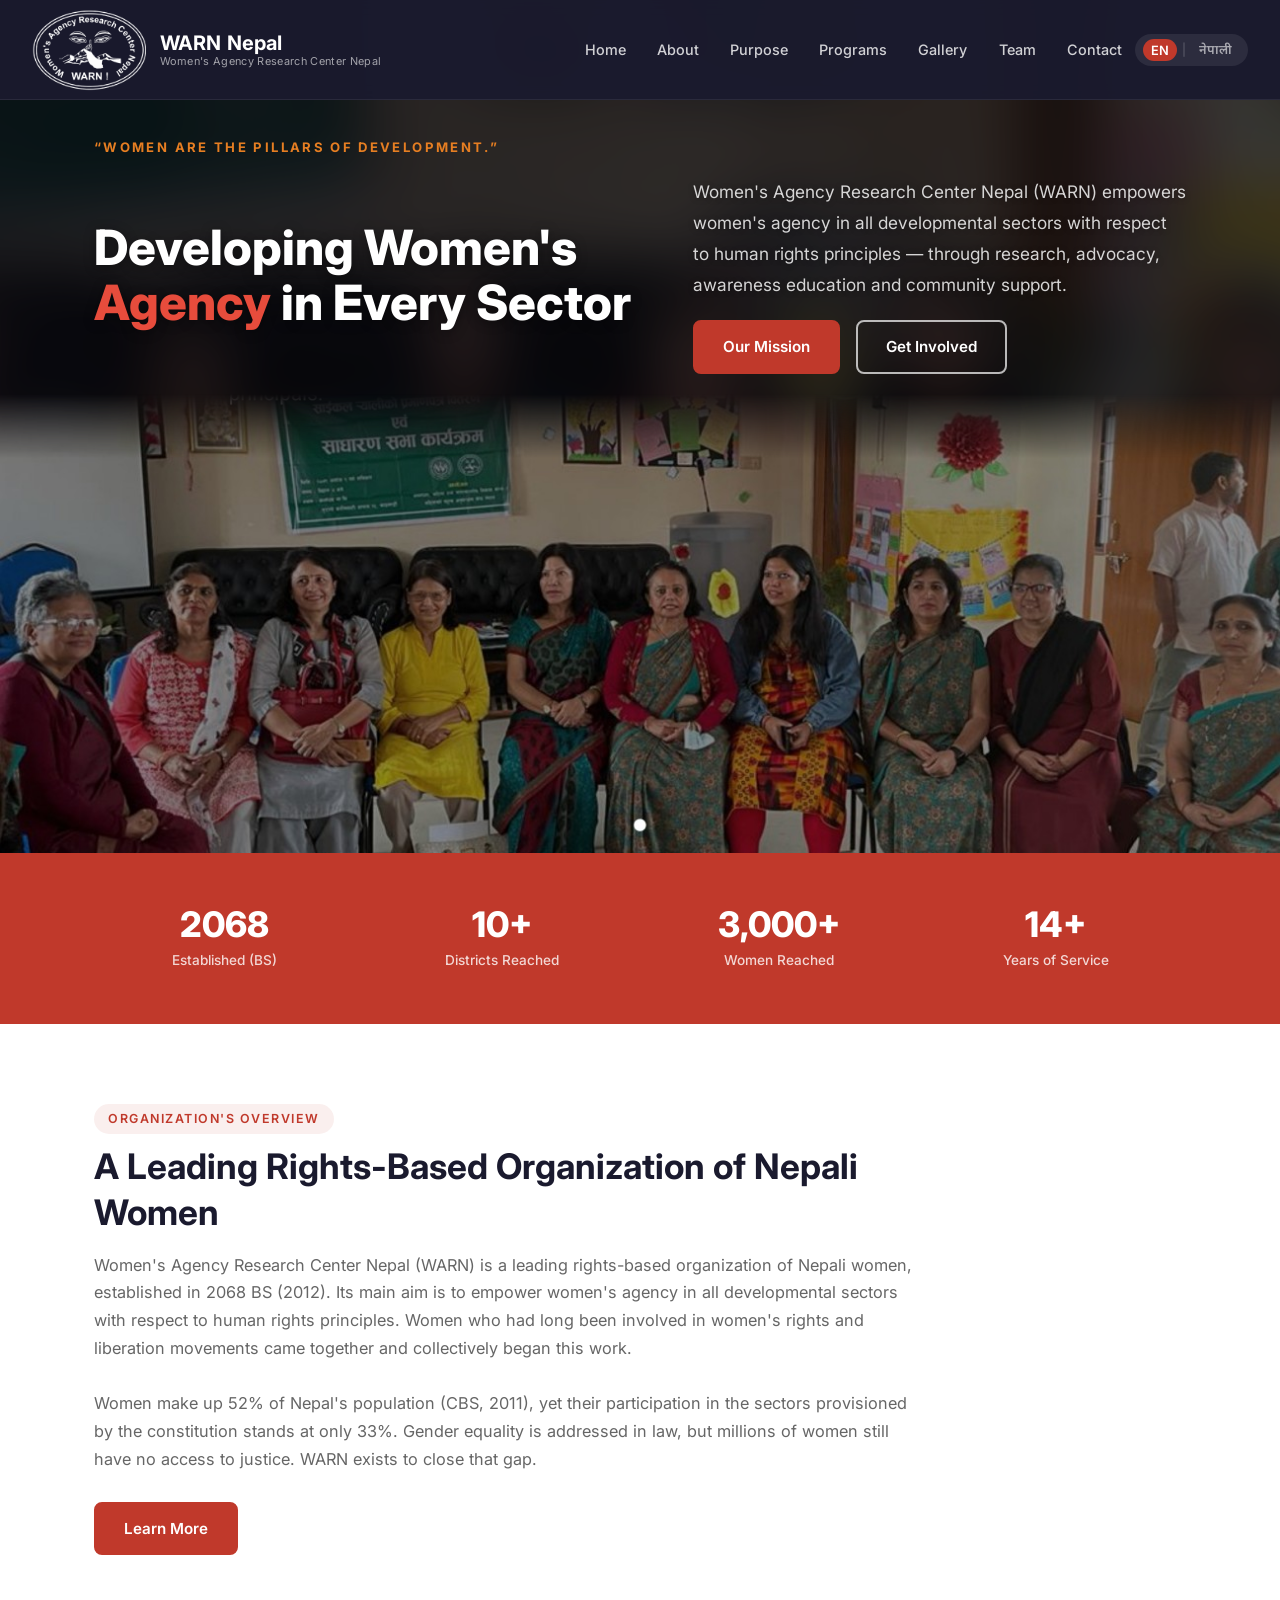
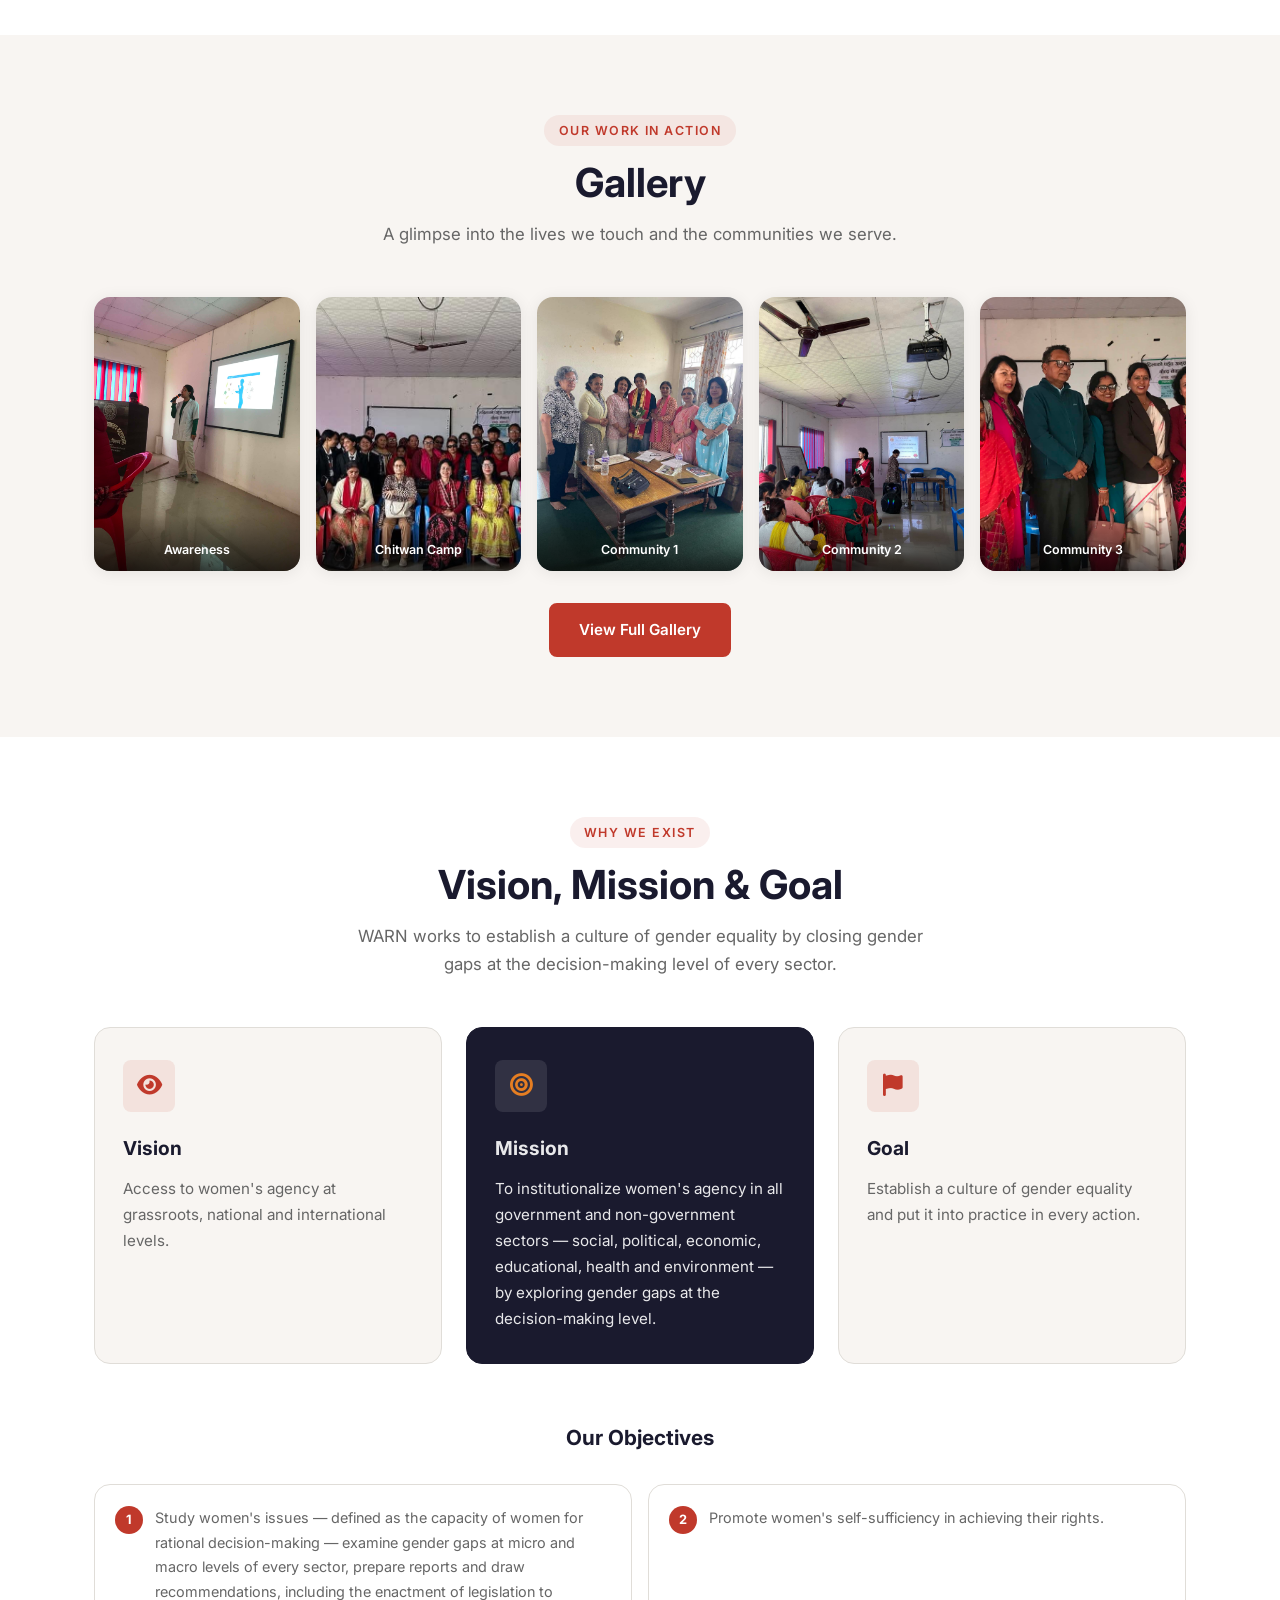
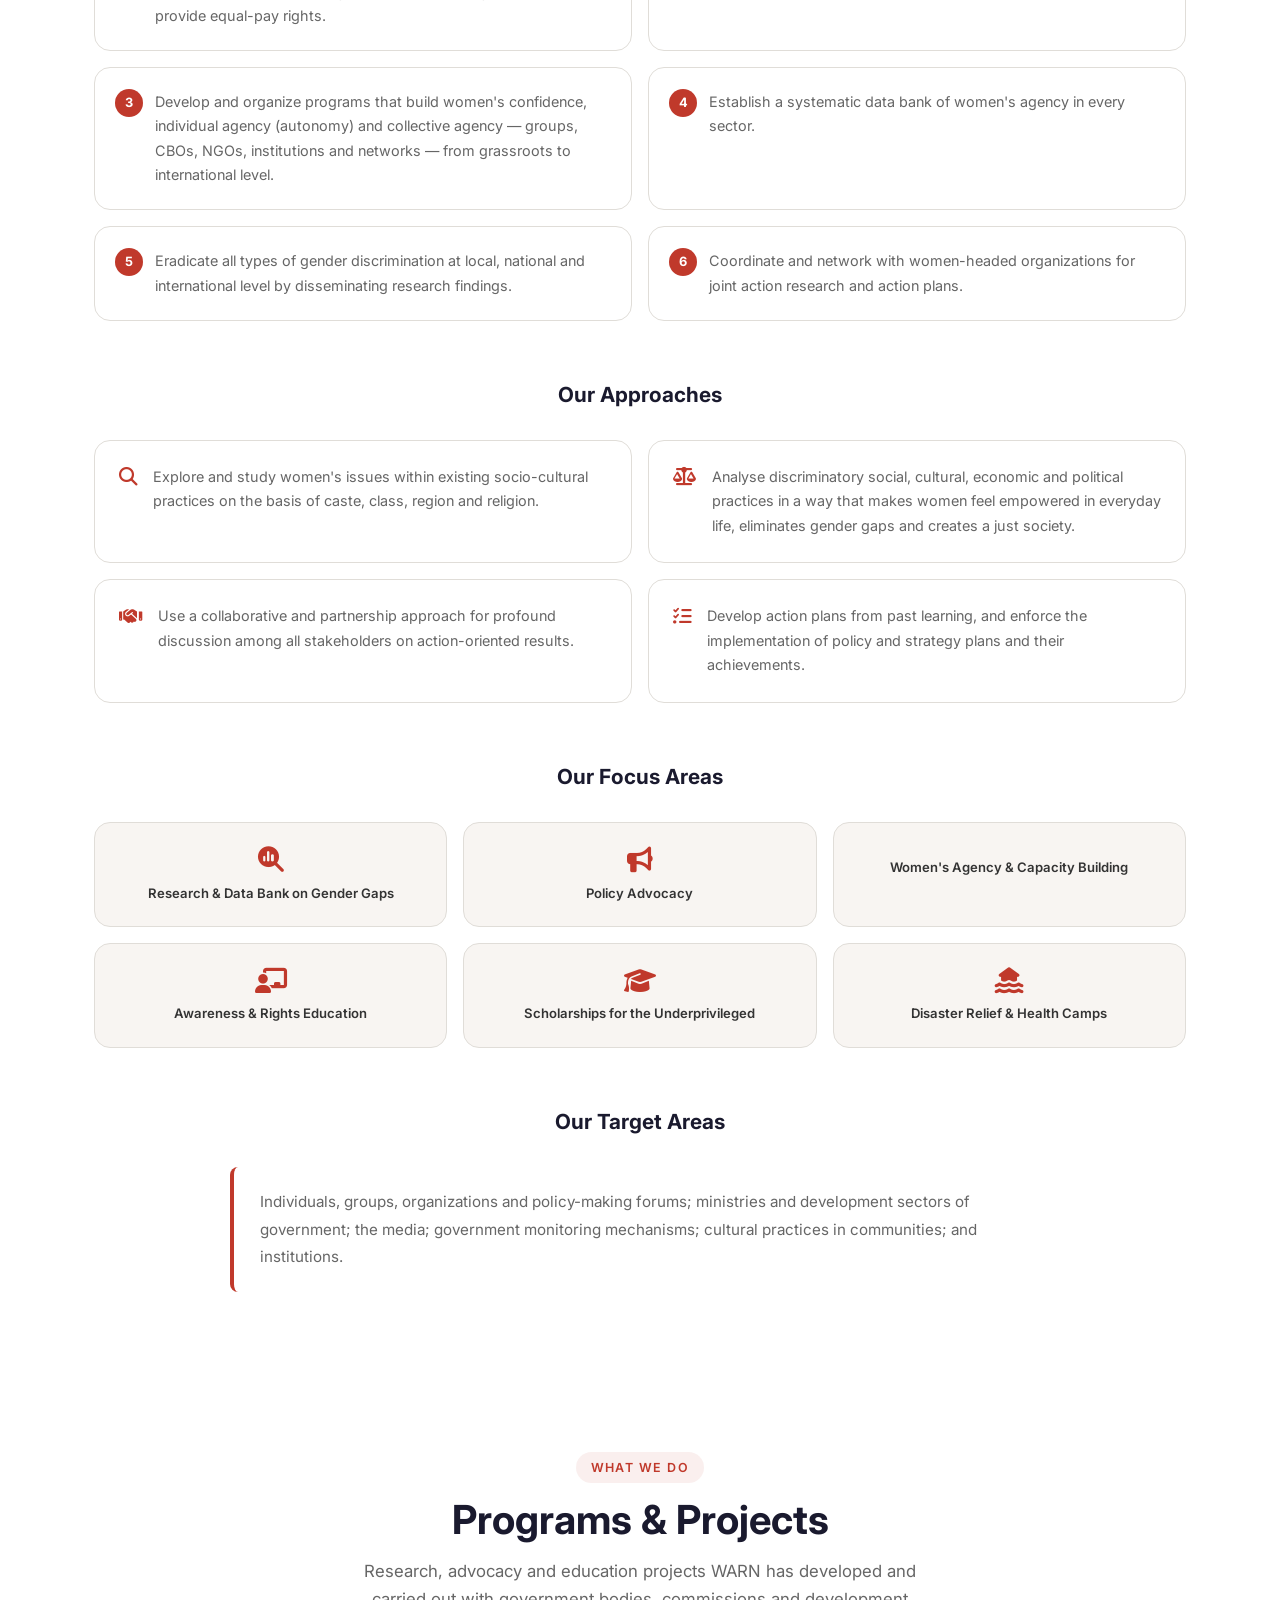
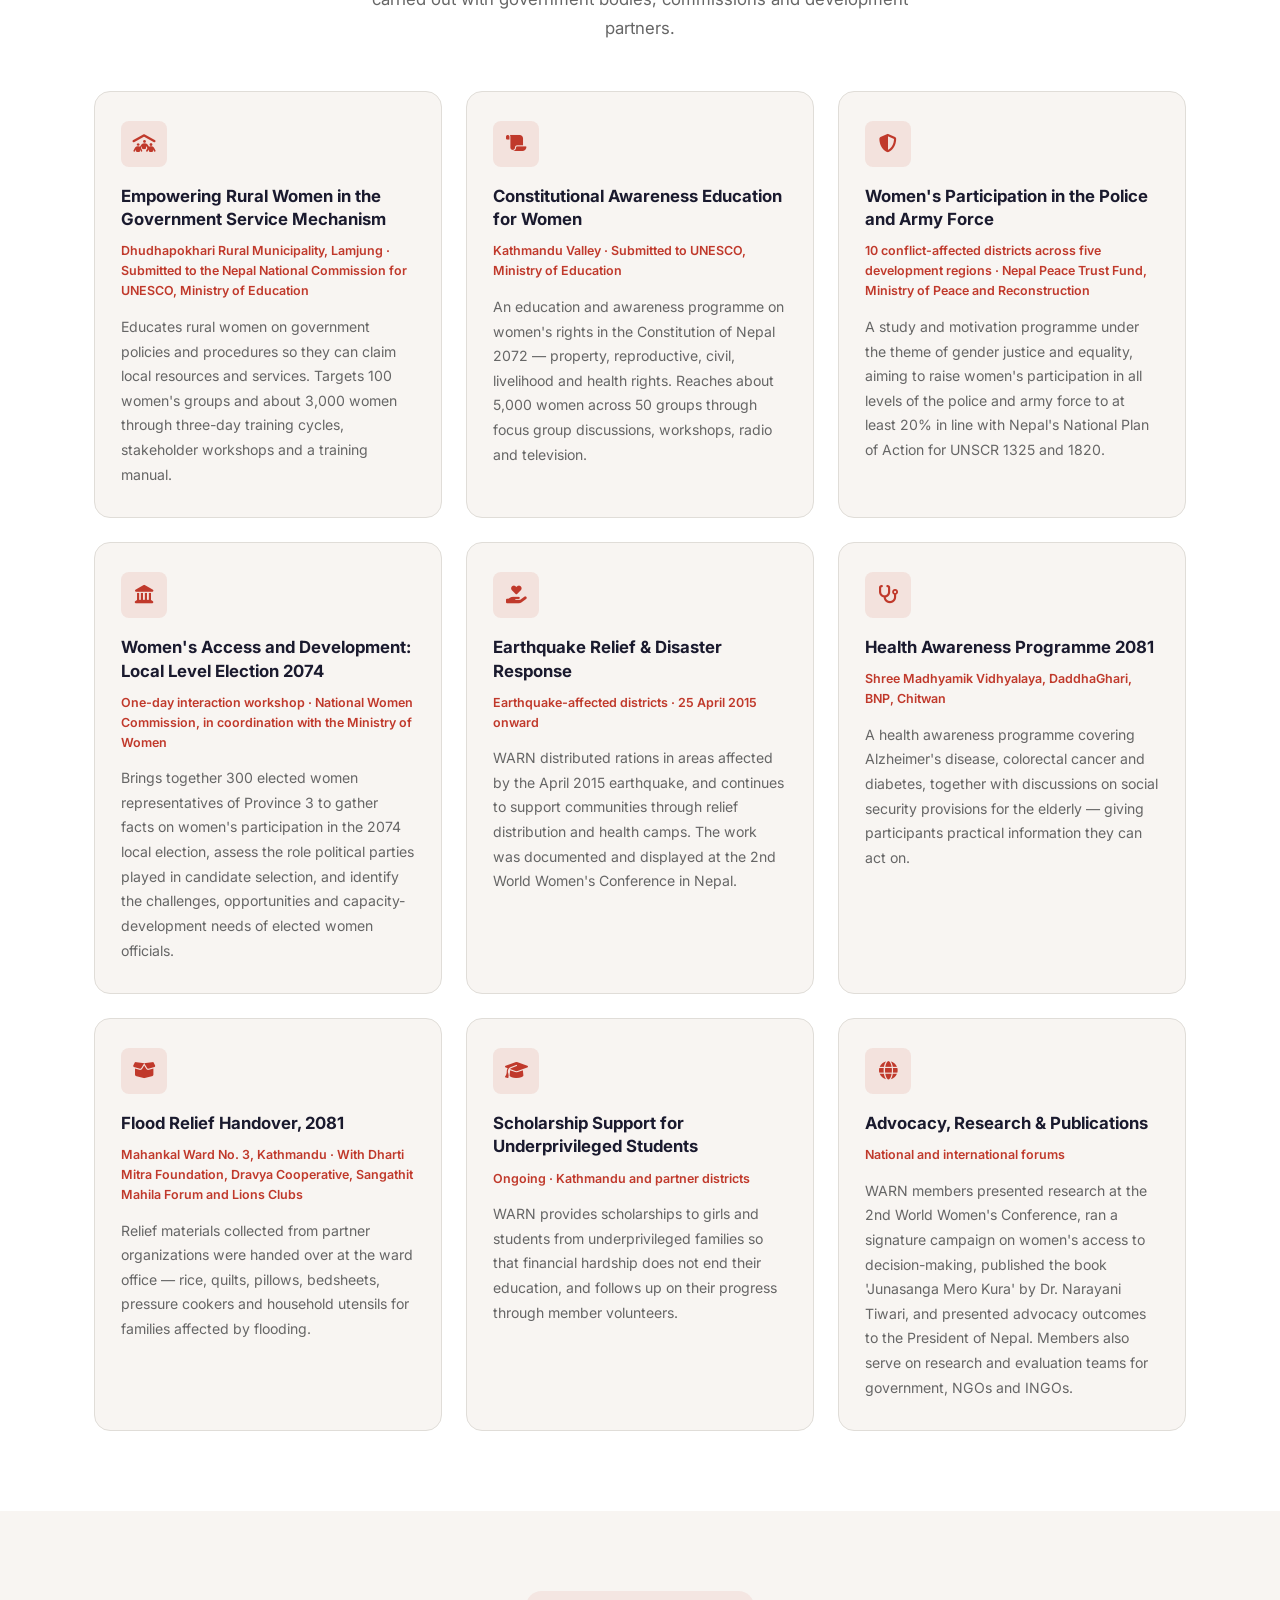
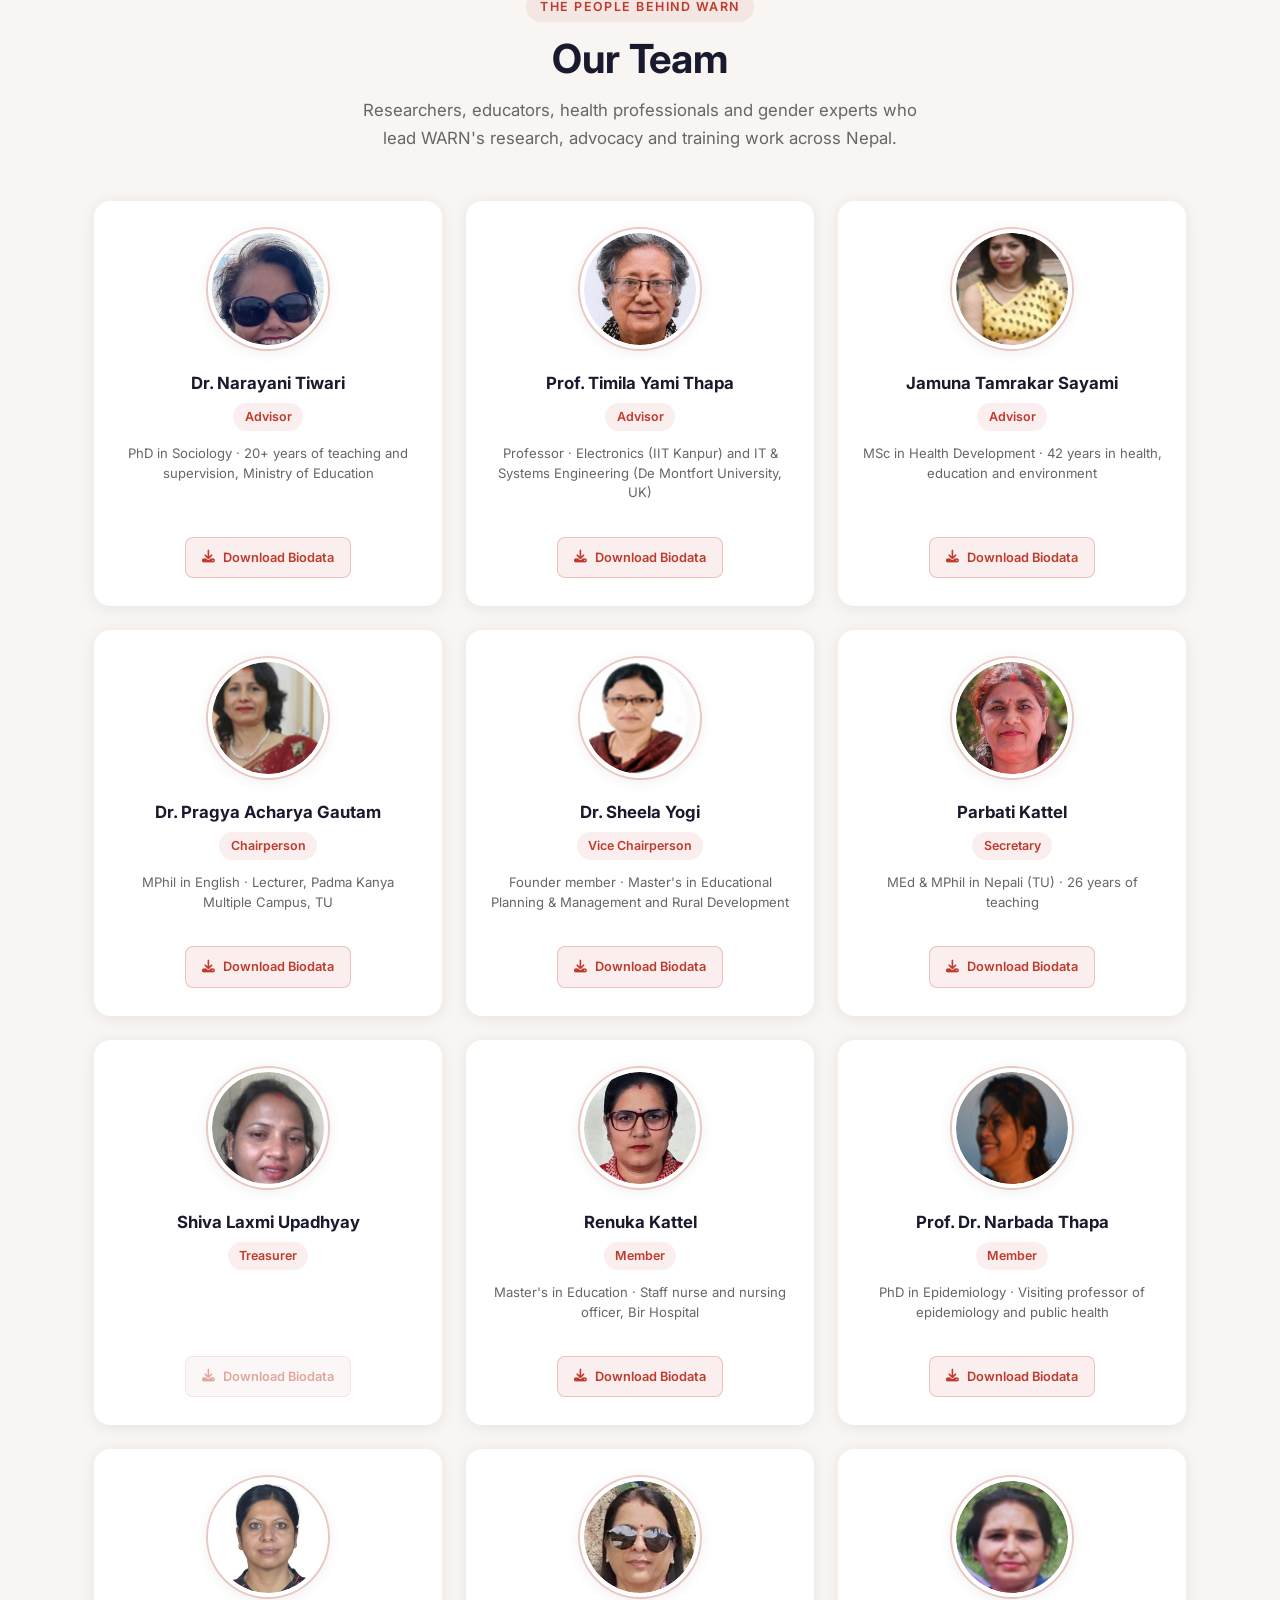
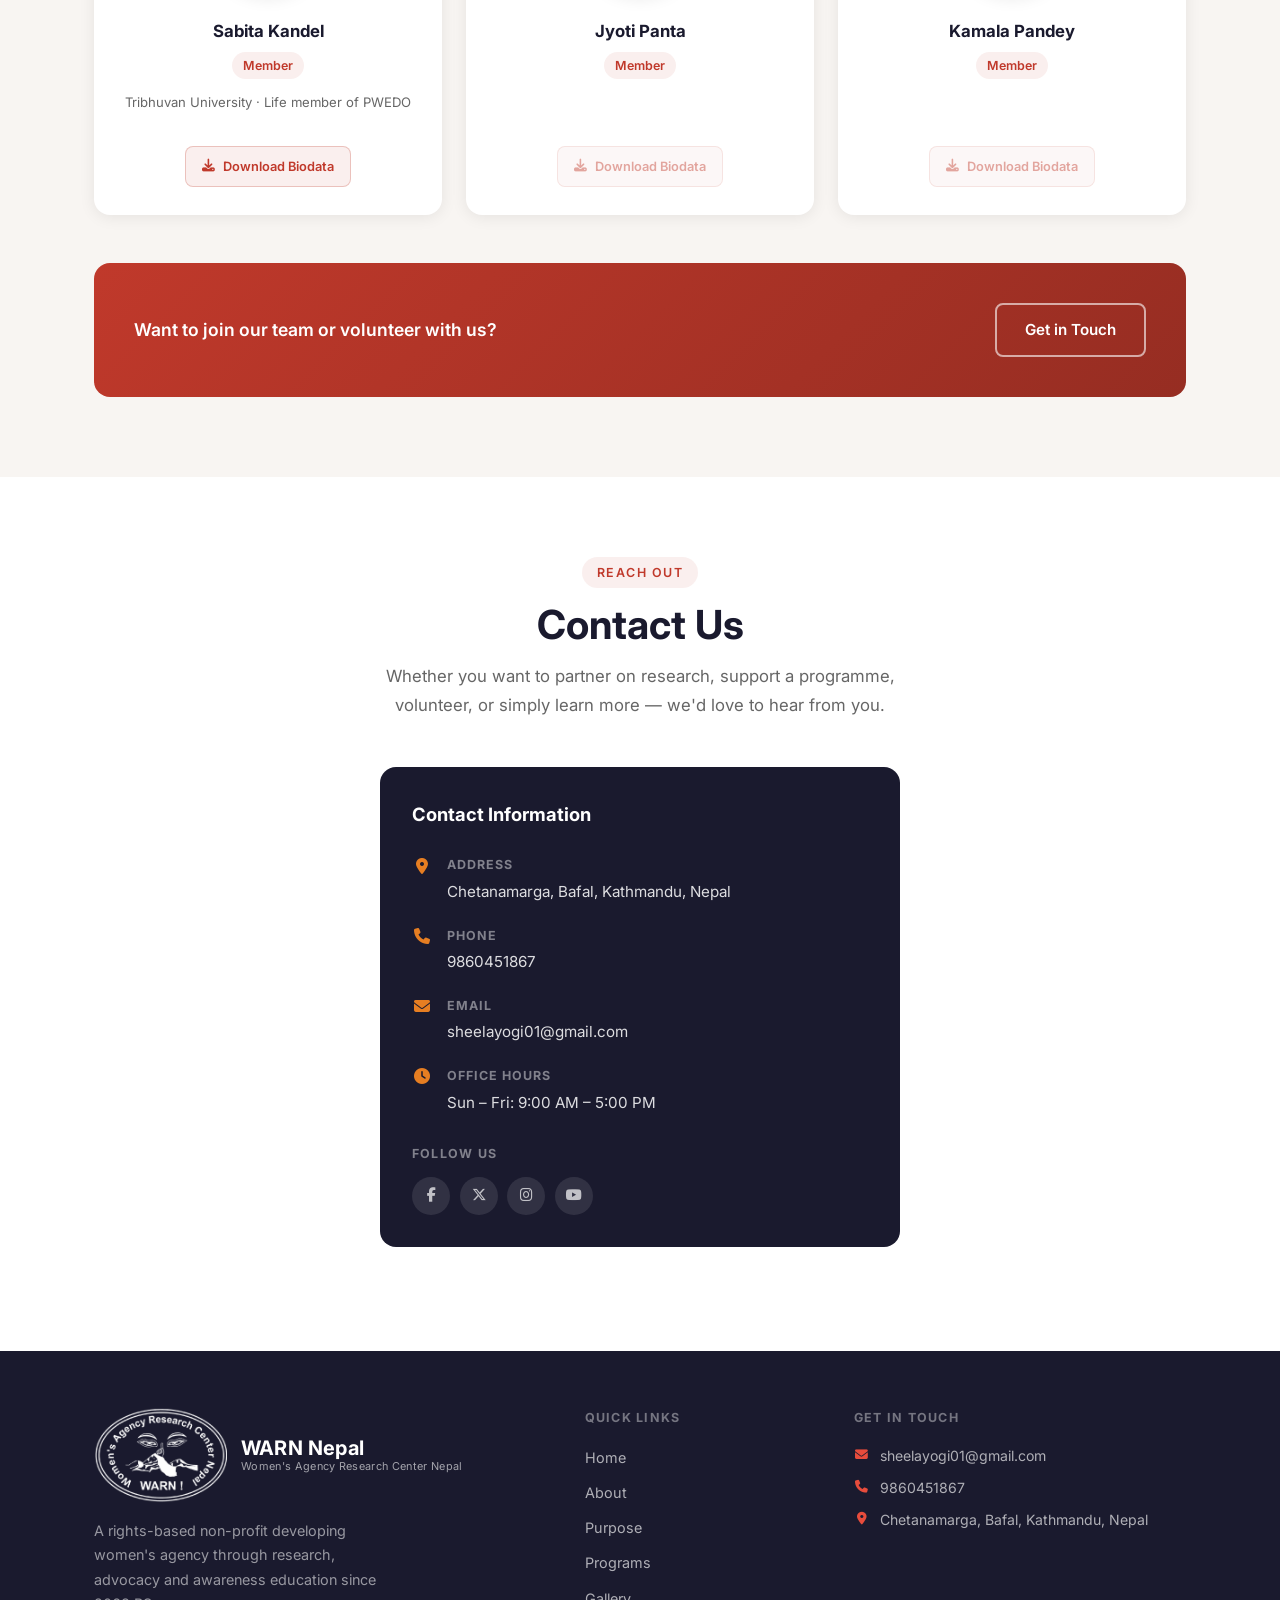
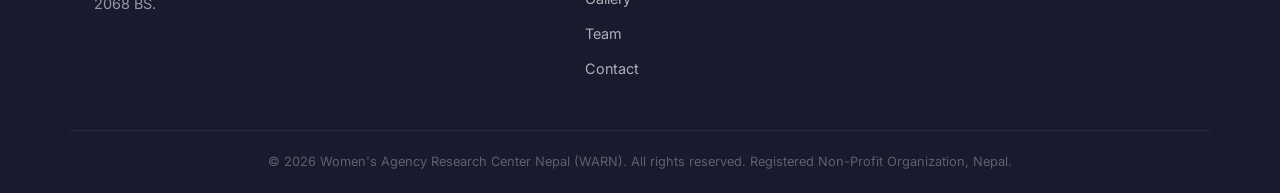
==== commit b8504672: "Update site: new content, team photos and biodata PDFs, logo, gallery, hero layout Co-authored-by: C" ====
--- a/index.html
+++ b/index.html
@@ -1,9 +1,12 @@
-<!DOCTYPE html>
+﻿<!DOCTYPE html>
 <html lang="en">
 <head>
   <meta charset="UTF-8" />
   <meta name="viewport" content="width=device-width, initial-scale=1.0" />
-  <title>WARN Nepal – Women Agency Research Center Nepal</title>
+  <title>WARN Nepal – Women's Agency Research Center Nepal</title>
+  <meta name="description" content="Women's Agency Research Center Nepal (WARN) is a rights-based non-profit organization established in 2068 BS (2012), working to develop women's agency through research, advocacy, awareness and community support." />
+  <!-- main.js swaps these to the real logo file once it loads -->
+  <link rel="icon" href="images/logo/logo.png" />
   <link rel="stylesheet" href="css/style.css" />
   <link rel="preconnect" href="https://fonts.googleapis.com" />
   <link href="https://fonts.googleapis.com/css2?family=Inter:wght@300;400;500;600;700&family=Noto+Sans+Devanagari:wght@300;400;500;600;700&display=swap" rel="stylesheet" />
@@ -24,17 +27,19 @@
         <div class="logo-text">
           <span class="logo-title">WARN Nepal</span>
           <span class="logo-sub"
-            data-en="Women Agency Research Center Nepal"
-            data-np="महिला एजेन्सी अनुसन्धान केन्द्र नेपाल">Women Agency Research Center Nepal</span>
+            data-en="Women's Agency Research Center Nepal"
+            data-np="महिलाको पहुँच अनुसन्धान केन्द्र नेपाल">Women's Agency Research Center Nepal</span>
         </div>
       </a>
 
       <nav class="nav-links" id="navLinks" aria-label="Main Navigation">
-        <a href="index.html"   data-en="Home"    data-np="गृहपृष्ठ"  class="nav-link active">Home</a>
-        <a href="gallery.html" data-en="Gallery" data-np="ग्यालरी"   class="nav-link">Gallery</a>
-        <a href="#purpose"     data-en="Purpose" data-np="उद्देश्य"  class="nav-link">Purpose</a>
-        <a href="#team"        data-en="Team"    data-np="टोली"      class="nav-link">Team</a>
-        <a href="#contact"     data-en="Contact" data-np="सम्पर्क"   class="nav-link">Contact</a>
+        <a href="index.html"   data-en="Home"     data-np="गृहपृष्ठ"   class="nav-link active">Home</a>
+        <a href="#about"       data-en="About"    data-np="हाम्रो बारे" class="nav-link">About</a>
+        <a href="#purpose"     data-en="Purpose"  data-np="उद्देश्य"   class="nav-link">Purpose</a>
+        <a href="#programs"    data-en="Programs" data-np="कार्यक्रम"  class="nav-link">Programs</a>
+        <a href="gallery.html" data-en="Gallery"  data-np="ग्यालरी"    class="nav-link">Gallery</a>
+        <a href="#team"        data-en="Team"     data-np="टोली"       class="nav-link">Team</a>
+        <a href="#contact"     data-en="Contact"  data-np="सम्पर्क"    class="nav-link">Contact</a>
       </nav>
 
       <div class="nav-right">
@@ -57,27 +62,28 @@
       <div class="container">
         <div class="hero-text-inner">
           <p class="hero-tagline"
-             data-en="Empowering Women Across Nepal"
-             data-np="नेपालभर महिला सशक्तिकरण">Empowering Women Across Nepal</p>
+             data-en="&ldquo;Women are the pillars of development.&rdquo;"
+             data-np="&ldquo;महिला विकासका आधारस्तम्भ हुन्।&rdquo;">&ldquo;Women are the pillars of development.&rdquo;</p>
 
           <h1 class="hero-title"
-              data-en="Building a <span>Stronger</span> Tomorrow for Every Woman"
-              data-np="प्रत्येक महिलाका लागि एउटा <span>सशक्त</span> भविष्य निर्माण">
-            Building a <span>Stronger</span> Tomorrow for Every Woman
+              data-en="Developing Women's <span>Agency</span> in Every Sector"
+              data-np="हरेक क्षेत्रमा महिलाको <span>पहुँच</span> विकास">
+            Developing Women's <span>Agency</span> in Every Sector
           </h1>
 
           <p class="hero-desc"
-             data-en="WARN Nepal is a non-profit organization supporting disaster-affected communities, providing scholarships for the underprivileged, and advancing women empowerment across Nepal."
-             data-np="WARN नेपाल एक गैरनाफामूलक संस्था हो जसले विपद् प्रभावित समुदायलाई सहयोग, विपन्नका लागि छात्रवृत्ति र महिला सशक्तिकरणका लागि नेपालभर काम गर्दछ।">
-            WARN Nepal is a non-profit organization supporting disaster-affected communities,
-            providing scholarships for the underprivileged, and advancing women empowerment across Nepal.
+             data-en="Women's Agency Research Center Nepal (WARN) empowers women's agency in all developmental sectors with respect to human rights principles — through research, advocacy, awareness education and community support."
+             data-np="महिलाको पहुँच अनुसन्धान केन्द्र नेपाल (वार्न) मानव अधिकारका सिद्धान्तप्रति सम्मान राख्दै विकासका सबै क्षेत्रमा महिलाको पहुँच सशक्त बनाउँछ — अनुसन्धान, वकालत, सचेतना शिक्षा र सामुदायिक सहयोगमार्फत।">
+            Women's Agency Research Center Nepal (WARN) empowers women's agency in all developmental
+            sectors with respect to human rights principles — through research, advocacy,
+            awareness education and community support.
           </p>
 
           <div class="hero-cta">
             <a href="#purpose" class="btn btn-primary"
                data-en="Our Mission" data-np="हाम्रो अभियान">Our Mission</a>
             <a href="#contact" class="btn btn-outline"
-               data-en="Get Involved" data-np="सहभागी हनुहोस्">Get Involved</a>
+               data-en="Get Involved" data-np="सहभागी हुनुहोस्">Get Involved</a>
           </div>
         </div>
       </div>
@@ -88,16 +94,16 @@
   <section id="about-strip" class="stats-strip">
     <div class="container stats-grid">
       <div class="stat-item">
-        <span class="stat-number">1,200+</span>
-        <span class="stat-label" data-en="Women Supported" data-np="सहयोग गरिएका महिला">Women Supported</span>
+        <span class="stat-number">2068</span>
+        <span class="stat-label" data-en="Established (BS)" data-np="स्थापना (वि.सं.)">Established (BS)</span>
       </div>
       <div class="stat-item">
         <span class="stat-number">10+</span>
         <span class="stat-label" data-en="Districts Reached" data-np="पुगिएका जिल्लाहरू">Districts Reached</span>
       </div>
       <div class="stat-item">
-        <span class="stat-number">45+</span>
-        <span class="stat-label" data-en="Programs Run" data-np="सञ्चालित कार्यक्रमहरू">Programs Run</span>
+        <span class="stat-number">3,000+</span>
+        <span class="stat-label" data-en="Women Reached" data-np="पुगिएका महिला">Women Reached</span>
       </div>
       <div class="stat-item">
         <span class="stat-number">14+</span>
@@ -109,27 +115,25 @@
   <!-- ===== ABOUT SNAPSHOT ===== -->
   <section id="about" class="about-section section">
     <div class="container about-grid">
-      <div class="about-image">
-        <!-- Uses landing image as fallback; replace src with your own community photo -->
-        <img
-          src="images/landing/landing.jpg"
-          alt="WARN Nepal community"
-          class="about-real-img"
-          loading="lazy"
-          onerror="this.parentElement.innerHTML='<div class=\'about-img-placeholder\'><i class=\'fa-solid fa-users\'></i><p>Community Photo</p></div>'"
-        />
-      </div>
       <div class="about-text">
-        <span class="section-tag" data-en="Who We Are" data-np="हामी को हौं">Who We Are</span>
-        <h2 data-en="A Non-Profit Rooted in Community &amp; Compassion"
-            data-np="समुदाय र करुणामा जरा गाडेको गैरनाफामूलक संस्था">
-          A Non-Profit Rooted in Community &amp; Compassion
+        <span class="section-tag" data-en="Organization's Overview" data-np="संस्थाको परिचय">Organization's Overview</span>
+        <h2 data-en="A Leading Rights-Based Organization of Nepali Women"
+            data-np="नेपाली महिलाहरूको अग्रणी अधिकारमुखी संस्था">
+          A Leading Rights-Based Organization of Nepali Women
         </h2>
-        <p data-en="Founded in 2068, WARN Nepal (Women Agency Research Center Nepal) is a registered non-profit organization. We support communities in times of disaster, offer scholarships for underprivileged students, and work for women empowerment across Nepal."
-           data-np="२०६८ मा स्थापित WARN नेपाल (महिला एजेन्सी अनुसन्धान केन्द्र नेपाल) एक दर्ता गैरनाफामूलक संस्था हो। हामी विपद्का बेला समुदायलाई सहयोग गर्छौं, विपन्न विद्यार्थीका लागि छात्रवृत्ति दिन्छौं र नेपालभर महिला सशक्तिकरणका लागि काम गर्छौं।">
-          Founded in 2068, WARN Nepal (Women Agency Research Center Nepal) is a registered
-          non-profit organization. We support communities in times of disaster, offer scholarships
-          for underprivileged students, and work for women empowerment across Nepal.
+        <p data-en="Women's Agency Research Center Nepal (WARN) is a leading rights-based organization of Nepali women, established in 2068 BS (2012). Its main aim is to empower women's agency in all developmental sectors with respect to human rights principles. Women who had long been involved in women's rights and liberation movements came together and collectively began this work."
+           data-np="महिलाको पहुँच अनुसन्धान केन्द्र नेपाल (वार्न) नेपाली महिलाहरूको एक अग्रणी अधिकारमुखी संस्था हो, जुन २०६८ सालमा स्थापना भएको थियो। यसको मुख्य लक्ष्य मानव अधिकारका सिद्धान्तप्रति सम्मान राख्दै विकासका सबै क्षेत्रमा महिलाको पहुँच सशक्त बनाउनु हो। लामो समयदेखि महिला अधिकार र मुक्ति आन्दोलनमा क्रियाशील महिलाहरू एकजुट भई सामूहिक रूपमा यो काम सुरु गरेका थिए।">
+          Women's Agency Research Center Nepal (WARN) is a leading rights-based organization of
+          Nepali women, established in 2068 BS (2012). Its main aim is to empower women's agency
+          in all developmental sectors with respect to human rights principles. Women who had long
+          been involved in women's rights and liberation movements came together and collectively
+          began this work.
+        </p>
+        <p data-en="Women make up 52% of Nepal's population (CBS, 2011), yet their participation in the sectors provisioned by the constitution stands at only 33%. Gender equality is addressed in law, but millions of women still have no access to justice. WARN exists to close that gap."
+           data-np="नेपालको कुल जनसंख्याको ५२ प्रतिशत महिला छन् (के.बी.एस., २०११), तर संविधानले व्यवस्था गरेका क्षेत्रहरूमा उनीहरूको सहभागिता ३३ प्रतिशत मात्र छ। कानुनमा लैङ्गिक समानता उल्लेख छ, तर लाखौं महिलाको न्यायमा पहुँच छैन। वार्न यही खाडल पुर्न क्रियाशील छ।">
+          Women make up 52% of Nepal's population (CBS, 2011), yet their participation in the
+          sectors provisioned by the constitution stands at only 33%. Gender equality is addressed
+          in law, but millions of women still have no access to justice. WARN exists to close that gap.
         </p>
         <a href="#purpose" class="btn btn-primary"
            data-en="Learn More" data-np="थप जान्नुहोस्">Learn More</a>
@@ -171,11 +175,11 @@
     <div class="container">
       <div class="section-header">
         <span class="section-tag" data-en="Why We Exist" data-np="हामी किन अवस्थित छौं">Why We Exist</span>
-        <h2 data-en="Our Purpose" data-np="हाम्रो उद्देश्य">Our Purpose</h2>
-        <p data-en="Guided by strong values, we work toward a Nepal where every woman can live with dignity, safety, and opportunity."
-           data-np="दृढ मूल्यहरूद्वारा निर्देशित, हामी त्यस्तो नेपालका लागि काम गर्दछौं जहाँ प्रत्येक महिला सम्मान, सुरक्षा र अवसरका साथ जीवन जिउन सकोस्।">
-          Guided by strong values, we work toward a Nepal where every woman can live
-          with dignity, safety, and opportunity.
+        <h2 data-en="Vision, Mission &amp; Goal" data-np="दृष्टिकोण, अभियान र लक्ष्य">Vision, Mission &amp; Goal</h2>
+        <p data-en="WARN works to establish a culture of gender equality by closing gender gaps at the decision-making level of every sector."
+           data-np="वार्न हरेक क्षेत्रको निर्णय तहमा रहेको लैङ्गिक खाडल पुर्दै लैङ्गिक समानताको संस्कार स्थापित गर्न कार्यरत छ।">
+          WARN works to establish a culture of gender equality by closing gender gaps at the
+          decision-making level of every sector.
         </p>
       </div>
 
@@ -183,29 +187,105 @@
         <div class="purpose-card">
           <div class="purpose-icon"><i class="fa-solid fa-eye"></i></div>
           <h3 data-en="Vision" data-np="दृष्टिकोण">Vision</h3>
-          <p data-en="A Nepal where women have equal rights, equal opportunities, and the freedom to shape their own futures — free from discrimination and violence."
-             data-np="एउटा नेपाल जहाँ महिलाहरूसँग समान अधिकार, समान अवसर छ र उनीहरू भेदभाव र हिंसाबाट मुक्त भएर आफ्नै भविष्य आकार दिन स्वतन्त्र छन्।">
-            A Nepal where women have equal rights, equal opportunities, and the freedom
-            to shape their own futures — free from discrimination and violence.
+          <p data-en="Access to women's agency at grassroots, national and international levels."
+             data-np="राष्ट्रिय तथा अन्तर्राष्ट्रिय तहमा महिलाको पहुँच सुनिश्चित गर्नु।">
+            Access to women's agency at grassroots, national and international levels.
           </p>
         </div>
         <div class="purpose-card featured">
           <div class="purpose-icon"><i class="fa-solid fa-bullseye"></i></div>
           <h3 data-en="Mission" data-np="अभियान">Mission</h3>
-          <p data-en="As a non-profit, we deliver disaster relief, scholarships for underprivileged learners, and women empowerment programs — building resilient individuals and communities across Nepal."
-             data-np="गैरनाफामूलक संस्थाको रूपमा हामी विपद् राहत, विपन्न विद्यार्थीका लागि छात्रवृत्ति र महिला सशक्तिकरण कार्यक्रम सञ्चालन गर्छौं — नेपालभर लचिलो व्यक्ति र समुदाय निर्माण गर्दै।">
-            As a non-profit, we deliver disaster relief, scholarships for underprivileged learners,
-            and women empowerment programs — building resilient individuals and communities across Nepal.
+          <p data-en="To institutionalize women's agency in all government and non-government sectors — social, political, economic, educational, health and environment — by exploring gender gaps at the decision-making level."
+             data-np="निर्णय तहमा रहेको लैङ्गिक खाडलको खोज गर्दै सामाजिक, राजनीतिक, आर्थिक, शैक्षिक, स्वास्थ्य र वातावरण जस्ता सरकारी तथा गैरसरकारी सबै क्षेत्रमा महिलाको पहुँच संस्थागत गर्नु।">
+            To institutionalize women's agency in all government and non-government sectors —
+            social, political, economic, educational, health and environment — by exploring
+            gender gaps at the decision-making level.
           </p>
         </div>
         <div class="purpose-card">
-          <div class="purpose-icon"><i class="fa-solid fa-heart"></i></div>
-          <h3 data-en="Values" data-np="मूल्यहरू">Values</h3>
-          <p data-en="Dignity, Inclusion, Transparency, Community, and Courage guide everything we do at WARN Nepal."
-             data-np="सम्मान, समावेशिता, पारदर्शिता, समुदाय र साहस — यी मूल्यहरूले WARN नेपालमा हामी गर्ने सबै काम निर्देशित गर्दछन्।">
-            Dignity, Inclusion, Transparency, Community, and Courage guide everything
-            we do at WARN Nepal.
-          </p>
+          <div class="purpose-icon"><i class="fa-solid fa-flag"></i></div>
+          <h3 data-en="Goal" data-np="लक्ष्य">Goal</h3>
+          <p data-en="Establish a culture of gender equality and put it into practice in every action."
+             data-np="लैङ्गिक समानताको संस्कार स्थापित गर्नु र हरेक कार्यमा त्यसको अभ्यास गर्नु।">
+            Establish a culture of gender equality and put it into practice in every action.
+          </p>
+        </div>
+      </div>
+
+      <!-- Objectives -->
+      <div class="objectives-block">
+        <h3 class="focus-title" data-en="Our Objectives" data-np="हाम्रा उद्देश्यहरू">Our Objectives</h3>
+        <ol class="objectives-list">
+          <li data-en="Study women's issues — defined as the capacity of women for rational decision-making — examine gender gaps at micro and macro levels of every sector, prepare reports and draw recommendations, including the enactment of legislation to provide equal-pay rights."
+              data-np="महिलाको विवेकपूर्ण निर्णय क्षमताका रूपमा परिभाषित महिला मुद्दाहरूको अध्ययन गर्नु, हरेक क्षेत्रको सूक्ष्म र बृहत् तहमा लैङ्गिक खाडलको परीक्षण गर्नु, प्रतिवेदन तयार गर्नु र समान पारिश्रमिक अधिकारसम्बन्धी कानुन निर्माणसहितका सिफारिसहरू पेस गर्नु।">
+            Study women's issues — defined as the capacity of women for rational decision-making —
+            examine gender gaps at micro and macro levels of every sector, prepare reports and draw
+            recommendations, including the enactment of legislation to provide equal-pay rights.
+          </li>
+          <li data-en="Promote women's self-sufficiency in achieving their rights."
+              data-np="महिलाहरूले आफ्नो अधिकार प्राप्त गर्न आत्मनिर्भर बन्न प्रोत्साहित गर्नु।">
+            Promote women's self-sufficiency in achieving their rights.
+          </li>
+          <li data-en="Develop and organize programs that build women's confidence, individual agency (autonomy) and collective agency — groups, CBOs, NGOs, institutions and networks — from grassroots to international level."
+              data-np="स्थानीय तहदेखि अन्तर्राष्ट्रिय तहसम्म महिलाको आत्मविश्वास, व्यक्तिगत पहुँच (स्वायत्तता) र सामूहिक पहुँच — समूह, समुदायमा आधारित संस्था, गैरसरकारी संस्था, निकाय तथा सञ्जाल — निर्माण गर्ने कार्यक्रम विकास र सञ्चालन गर्नु।">
+            Develop and organize programs that build women's confidence, individual agency
+            (autonomy) and collective agency — groups, CBOs, NGOs, institutions and networks —
+            from grassroots to international level.
+          </li>
+          <li data-en="Establish a systematic data bank of women's agency in every sector."
+              data-np="हरेक क्षेत्रमा महिलाको पहुँचसम्बन्धी व्यवस्थित तथ्याङ्क बैंक स्थापना गर्नु।">
+            Establish a systematic data bank of women's agency in every sector.
+          </li>
+          <li data-en="Eradicate all types of gender discrimination at local, national and international level by disseminating research findings."
+              data-np="अनुसन्धानका निष्कर्षहरू प्रसार गर्दै स्थानीय, राष्ट्रिय तथा अन्तर्राष्ट्रिय तहमा सबै प्रकारका लैङ्गिक भेदभाव उन्मूलन गर्नु।">
+            Eradicate all types of gender discrimination at local, national and international
+            level by disseminating research findings.
+          </li>
+          <li data-en="Coordinate and network with women-headed organizations for joint action research and action plans."
+              data-np="संयुक्त कार्यमूलक अनुसन्धान र कार्ययोजनाका लागि महिला नेतृत्वको संस्थाहरूसँग समन्वय र सञ्जाल निर्माण गर्नु।">
+            Coordinate and network with women-headed organizations for joint action research
+            and action plans.
+          </li>
+        </ol>
+      </div>
+
+      <!-- Approaches -->
+      <div class="objectives-block">
+        <h3 class="focus-title" data-en="Our Approaches" data-np="हाम्रा कार्य पद्धति">Our Approaches</h3>
+        <div class="approach-grid">
+          <div class="approach-card">
+            <i class="fa-solid fa-magnifying-glass"></i>
+            <p data-en="Explore and study women's issues within existing socio-cultural practices on the basis of caste, class, region and religion."
+               data-np="जात, वर्ग, क्षेत्र र धर्मका आधारमा विद्यमान सामाजिक-सांस्कृतिक अभ्यासभित्र रहेका महिला मुद्दाहरूको खोज र अध्ययन गर्ने।">
+              Explore and study women's issues within existing socio-cultural practices on the
+              basis of caste, class, region and religion.
+            </p>
+          </div>
+          <div class="approach-card">
+            <i class="fa-solid fa-scale-balanced"></i>
+            <p data-en="Analyse discriminatory social, cultural, economic and political practices in a way that makes women feel empowered in everyday life, eliminates gender gaps and creates a just society."
+               data-np="महिलाहरूले दैनिक जीवनमा सशक्त महसुस गर्ने, लैङ्गिक खाडल हटाउने र न्यायपूर्ण समाज निर्माण गर्ने ढंगले विभेदकारी सामाजिक, सांस्कृतिक, आर्थिक र राजनीतिक अभ्यासहरूको विश्लेषण गर्ने।">
+              Analyse discriminatory social, cultural, economic and political practices in a way
+              that makes women feel empowered in everyday life, eliminates gender gaps and
+              creates a just society.
+            </p>
+          </div>
+          <div class="approach-card">
+            <i class="fa-solid fa-handshake"></i>
+            <p data-en="Use a collaborative and partnership approach for profound discussion among all stakeholders on action-oriented results."
+               data-np="कार्यमूलक नतिजाका लागि सबै सरोकारवालाबीच गहन छलफल गराउन सहकार्य र साझेदारीको पद्धति अवलम्बन गर्ने।">
+              Use a collaborative and partnership approach for profound discussion among all
+              stakeholders on action-oriented results.
+            </p>
+          </div>
+          <div class="approach-card">
+            <i class="fa-solid fa-list-check"></i>
+            <p data-en="Develop action plans from past learning, and enforce the implementation of policy and strategy plans and their achievements."
+               data-np="विगतका सिकाइबाट कार्ययोजना विकास गर्ने, र नीति तथा रणनीतिक योजना र उपलब्धिको कार्यान्वयन सुनिश्चित गर्ने।">
+              Develop action plans from past learning, and enforce the implementation of policy
+              and strategy plans and their achievements.
+            </p>
+          </div>
         </div>
       </div>
 
@@ -214,18 +294,237 @@
         <h3 class="focus-title" data-en="Our Focus Areas" data-np="हाम्रा मूल क्षेत्रहरू">Our Focus Areas</h3>
         <div class="focus-grid">
           <div class="focus-item">
-            <i class="fa-solid fa-house-flood-water"></i>
-            <span data-en="Disaster Support" data-np="विपद् सहायता">Disaster Support</span>
+            <i class="fa-solid fa-magnifying-glass-chart"></i>
+            <span data-en="Research &amp; Data Bank on Gender Gaps" data-np="लैङ्गिक खाडलमा अनुसन्धान र तथ्याङ्क बैंक">Research &amp; Data Bank on Gender Gaps</span>
+          </div>
+          <div class="focus-item">
+            <i class="fa-solid fa-bullhorn"></i>
+            <span data-en="Policy Advocacy" data-np="नीतिगत वकालत">Policy Advocacy</span>
+          </div>
+          <div class="focus-item">
+            <i class="fa-solid fa-hands-holding-heart"></i>
+            <span data-en="Women's Agency &amp; Capacity Building" data-np="महिला पहुँच र क्षमता विकास">Women's Agency &amp; Capacity Building</span>
+          </div>
+          <div class="focus-item">
+            <i class="fa-solid fa-chalkboard-user"></i>
+            <span data-en="Awareness &amp; Rights Education" data-np="सचेतना र अधिकार शिक्षा">Awareness &amp; Rights Education</span>
           </div>
           <div class="focus-item">
             <i class="fa-solid fa-graduation-cap"></i>
             <span data-en="Scholarships for the Underprivileged" data-np="विपन्नका लागि छात्रवृत्ति">Scholarships for the Underprivileged</span>
           </div>
           <div class="focus-item">
-            <i class="fa-solid fa-hands-holding-heart"></i>
-            <span data-en="Women Empowerment" data-np="महिला सशक्तिकरण">Women Empowerment</span>
-          </div>
-        </div>
+            <i class="fa-solid fa-house-flood-water"></i>
+            <span data-en="Disaster Relief &amp; Health Camps" data-np="विपद् राहत र स्वास्थ्य शिविर">Disaster Relief &amp; Health Camps</span>
+          </div>
+        </div>
+      </div>
+
+      <!-- Target Areas -->
+      <div class="target-block">
+        <h3 class="focus-title" data-en="Our Target Areas" data-np="हाम्रा लक्षित क्षेत्रहरू">Our Target Areas</h3>
+        <p class="target-text"
+           data-en="Individuals, groups, organizations and policy-making forums; ministries and development sectors of government; the media; government monitoring mechanisms; cultural practices in communities; and institutions."
+           data-np="व्यक्ति, समूह, संस्था र नीति निर्माण मञ्चहरू; सरकारका मन्त्रालय तथा विकास क्षेत्रहरू; सञ्चार माध्यम; सरकारी अनुगमन प्रणाली; समुदायका सांस्कृतिक अभ्यास; तथा विभिन्न निकायहरू।">
+          Individuals, groups, organizations and policy-making forums; ministries and development
+          sectors of government; the media; government monitoring mechanisms; cultural practices
+          in communities; and institutions.
+        </p>
+      </div>
+    </div>
+  </section>
+
+  <!-- ===== PROGRAMS &amp; PROJECTS ===== -->
+  <section id="programs" class="programs-section section">
+    <div class="container">
+      <div class="section-header">
+        <span class="section-tag" data-en="What We Do" data-np="हामी के गर्छौं">What We Do</span>
+        <h2 data-en="Programs &amp; Projects" data-np="कार्यक्रम तथा परियोजना">Programs &amp; Projects</h2>
+        <p data-en="Research, advocacy and education projects WARN has developed and carried out with government bodies, commissions and development partners."
+           data-np="वार्नले सरकारी निकाय, आयोग तथा विकास साझेदारहरूसँग मिलेर विकास र सञ्चालन गरेका अनुसन्धान, वकालत र शिक्षा परियोजनाहरू।">
+          Research, advocacy and education projects WARN has developed and carried out with
+          government bodies, commissions and development partners.
+        </p>
+      </div>
+
+      <div class="program-grid">
+        <article class="program-card">
+          <div class="program-icon"><i class="fa-solid fa-people-roof"></i></div>
+          <h3 data-en="Empowering Rural Women in the Government Service Mechanism"
+              data-np="सरकारी सेवा प्रणालीमा ग्रामीण महिला सशक्तिकरण">
+            Empowering Rural Women in the Government Service Mechanism
+          </h3>
+          <p class="program-meta"
+             data-en="Dhudhapokhari Rural Municipality, Lamjung · Submitted to the Nepal National Commission for UNESCO, Ministry of Education"
+             data-np="डुधपोखरी गाउँपालिका, लमजुङ · युनेस्कोका लागि नेपाल राष्ट्रिय आयोग, शिक्षा मन्त्रालयमा पेस">
+            Dhudhapokhari Rural Municipality, Lamjung · Submitted to the Nepal National Commission
+            for UNESCO, Ministry of Education
+          </p>
+          <p data-en="Educates rural women on government policies and procedures so they can claim local resources and services. Targets 100 women's groups and about 3,000 women through three-day training cycles, stakeholder workshops and a training manual."
+             data-np="ग्रामीण महिलाहरूले स्थानीय स्रोत र सेवा दावी गर्न सकून् भनेर सरकारी नीति र प्रक्रियाबारे शिक्षित गर्ने कार्यक्रम। तीन दिने तालिम चक्र, सरोकारवाला कार्यशाला र तालिम पुस्तिकामार्फत १०० महिला समूह र करिब ३,००० महिलालाई लक्षित।">
+            Educates rural women on government policies and procedures so they can claim local
+            resources and services. Targets 100 women's groups and about 3,000 women through
+            three-day training cycles, stakeholder workshops and a training manual.
+          </p>
+        </article>
+
+        <article class="program-card">
+          <div class="program-icon"><i class="fa-solid fa-scroll"></i></div>
+          <h3 data-en="Constitutional Awareness Education for Women"
+              data-np="महिलाका लागि संवैधानिक सचेतना शिक्षा">
+            Constitutional Awareness Education for Women
+          </h3>
+          <p class="program-meta"
+             data-en="Kathmandu Valley · Submitted to UNESCO, Ministry of Education"
+             data-np="काठमाडौं उपत्यका · युनेस्को, शिक्षा मन्त्रालयमा पेस">
+            Kathmandu Valley · Submitted to UNESCO, Ministry of Education
+          </p>
+          <p data-en="An education and awareness programme on women's rights in the Constitution of Nepal 2072 — property, reproductive, civil, livelihood and health rights. Reaches about 5,000 women across 50 groups through focus group discussions, workshops, radio and television."
+             data-np="नेपालको संविधान २०७२ मा उल्लिखित महिला अधिकार — सम्पत्ति, प्रजनन, नागरिक, जीविकोपार्जन र स्वास्थ्य अधिकारबारे शिक्षा तथा सचेतना कार्यक्रम। समूह छलफल, कार्यशाला, रेडियो र टेलिभिजनमार्फत ५० समूहका करिब ५,००० महिलासम्म पहुँच।">
+            An education and awareness programme on women's rights in the Constitution of Nepal
+            2072 — property, reproductive, civil, livelihood and health rights. Reaches about
+            5,000 women across 50 groups through focus group discussions, workshops, radio
+            and television.
+          </p>
+        </article>
+
+        <article class="program-card">
+          <div class="program-icon"><i class="fa-solid fa-shield-halved"></i></div>
+          <h3 data-en="Women's Participation in the Police and Army Force"
+              data-np="प्रहरी तथा सेनामा महिला सहभागिता">
+            Women's Participation in the Police and Army Force
+          </h3>
+          <p class="program-meta"
+             data-en="10 conflict-affected districts across five development regions · Nepal Peace Trust Fund, Ministry of Peace and Reconstruction"
+             data-np="पाँच विकास क्षेत्रका १० द्वन्द्वप्रभावित जिल्ला · नेपाल शान्ति कोष, शान्ति तथा पुनर्निर्माण मन्त्रालय">
+            10 conflict-affected districts across five development regions · Nepal Peace Trust
+            Fund, Ministry of Peace and Reconstruction
+          </p>
+          <p data-en="A study and motivation programme under the theme of gender justice and equality, aiming to raise women's participation in all levels of the police and army force to at least 20% in line with Nepal's National Plan of Action for UNSCR 1325 and 1820."
+             data-np="लैङ्गिक न्याय र समानताको विषयवस्तुमा आधारित अध्ययन तथा प्रेरणा कार्यक्रम, जसले संयुक्त राष्ट्र सुरक्षा परिषद् प्रस्ताव १३२५ र १८२० सम्बन्धी नेपालको राष्ट्रिय कार्ययोजना अनुरूप प्रहरी तथा सेनाका सबै तहमा महिला सहभागिता कम्तीमा २० प्रतिशत पुर्‍याउने लक्ष्य राख्छ।">
+            A study and motivation programme under the theme of gender justice and equality,
+            aiming to raise women's participation in all levels of the police and army force to
+            at least 20% in line with Nepal's National Plan of Action for UNSCR 1325 and 1820.
+          </p>
+        </article>
+
+        <article class="program-card">
+          <div class="program-icon"><i class="fa-solid fa-landmark"></i></div>
+          <h3 data-en="Women's Access and Development: Local Level Election 2074"
+              data-np="महिलाको पहुँच र विकास: स्थानीय तह निर्वाचन २०७४">
+            Women's Access and Development: Local Level Election 2074
+          </h3>
+          <p class="program-meta"
+             data-en="One-day interaction workshop · National Women Commission, in coordination with the Ministry of Women"
+             data-np="एकदिने अन्तर्क्रिया कार्यशाला · राष्ट्रिय महिला आयोग, महिला मन्त्रालयको समन्वयमा">
+            One-day interaction workshop · National Women Commission, in coordination with the
+            Ministry of Women
+          </p>
+          <p data-en="Brings together 300 elected women representatives of Province 3 to gather facts on women's participation in the 2074 local election, assess the role political parties played in candidate selection, and identify the challenges, opportunities and capacity-development needs of elected women officials."
+             data-np="प्रदेश नं. ३ का ३०० निर्वाचित महिला प्रतिनिधिलाई एकै ठाउँमा जम्मा गरी २०७४ को स्थानीय निर्वाचनमा महिला सहभागिताको तथ्य संकलन, उम्मेदवार छनोटमा राजनीतिक दलको भूमिकाको मूल्यांकन, र निर्वाचित महिला पदाधिकारीका चुनौती, अवसर तथा क्षमता विकासका आवश्यकता पहिचान गर्ने कार्यक्रम।">
+            Brings together 300 elected women representatives of Province 3 to gather facts on
+            women's participation in the 2074 local election, assess the role political parties
+            played in candidate selection, and identify the challenges, opportunities and
+            capacity-development needs of elected women officials.
+          </p>
+        </article>
+
+        <article class="program-card">
+          <div class="program-icon"><i class="fa-solid fa-hand-holding-heart"></i></div>
+          <h3 data-en="Earthquake Relief &amp; Disaster Response"
+              data-np="भूकम्प राहत तथा विपद् प्रतिकार्य">
+            Earthquake Relief &amp; Disaster Response
+          </h3>
+          <p class="program-meta"
+             data-en="Earthquake-affected districts · 25 April 2015 onward"
+             data-np="भूकम्प प्रभावित जिल्लाहरू · २५ अप्रिल २०१५ देखि">
+            Earthquake-affected districts · 25 April 2015 onward
+          </p>
+          <p data-en="WARN distributed rations in areas affected by the April 2015 earthquake, and continues to support communities through relief distribution and health camps. The work was documented and displayed at the 2nd World Women's Conference in Nepal."
+             data-np="वार्नले अप्रिल २०१५ को भूकम्पबाट प्रभावित क्षेत्रमा राहत सामग्री वितरण गरेको थियो, र अझै राहत वितरण तथा स्वास्थ्य शिविरमार्फत समुदायलाई सहयोग गर्दै आएको छ। यो कामको अभिलेख नेपालमा भएको दोस्रो विश्व महिला सम्मेलनमा प्रदर्शन गरिएको थियो।">
+            WARN distributed rations in areas affected by the April 2015 earthquake, and continues
+            to support communities through relief distribution and health camps. The work was
+            documented and displayed at the 2nd World Women's Conference in Nepal.
+          </p>
+        </article>
+
+        <article class="program-card">
+          <div class="program-icon"><i class="fa-solid fa-stethoscope"></i></div>
+          <h3 data-en="Health Awareness Programme 2081"
+              data-np="स्वास्थ्य सचेतना कार्यक्रम २०८१">
+            Health Awareness Programme 2081
+          </h3>
+          <p class="program-meta"
+             data-en="Shree Madhyamik Vidhyalaya, DaddhaGhari, BNP, Chitwan"
+             data-np="श्री माध्यमिक विद्यालय, डढाघारी, भरतपुर, चितवन">
+            Shree Madhyamik Vidhyalaya, DaddhaGhari, BNP, Chitwan
+          </p>
+          <p data-en="A health awareness programme covering Alzheimer's disease, colorectal cancer and diabetes, together with discussions on social security provisions for the elderly — giving participants practical information they can act on."
+             data-np="अल्जाइमर रोग, ठूलो आन्द्राको क्यान्सर र मधुमेहबारे जानकारी दिने स्वास्थ्य सचेतना कार्यक्रम, साथै ज्येष्ठ नागरिकका लागि सामाजिक सुरक्षाको व्यवस्थाबारे छलफल — सहभागीहरूलाई व्यवहारमा उतार्न सकिने जानकारी प्रदान गर्दै।">
+            A health awareness programme covering Alzheimer's disease, colorectal cancer and
+            diabetes, together with discussions on social security provisions for the elderly —
+            giving participants practical information they can act on.
+          </p>
+        </article>
+
+        <article class="program-card">
+          <div class="program-icon"><i class="fa-solid fa-box-open"></i></div>
+          <h3 data-en="Flood Relief Handover, 2081"
+              data-np="बाढी राहत हस्तान्तरण, २०८१">
+            Flood Relief Handover, 2081
+          </h3>
+          <p class="program-meta"
+             data-en="Mahankal Ward No. 3, Kathmandu · With Dharti Mitra Foundation, Dravya Cooperative, Sangathit Mahila Forum and Lions Clubs"
+             data-np="महांकाल वडा नं. ३, काठमाडौं · धरती मित्र फाउन्डेसन, द्रव्य सहकारी, संगठित महिला फोरम र लायन्स क्लबहरूसँग">
+            Mahankal Ward No. 3, Kathmandu · With Dharti Mitra Foundation, Dravya Cooperative,
+            Sangathit Mahila Forum and Lions Clubs
+          </p>
+          <p data-en="Relief materials collected from partner organizations were handed over at the ward office — rice, quilts, pillows, bedsheets, pressure cookers and household utensils for families affected by flooding."
+             data-np="साझेदार संस्थाहरूबाट संकलित राहत सामग्री वडा कार्यालयमा हस्तान्तरण गरियो — बाढीपीडित परिवारका लागि चामल, सिरक, सिरानी, तन्ना, प्रेसर कुकर र घरायसी भाँडाकुँडा।">
+            Relief materials collected from partner organizations were handed over at the ward
+            office — rice, quilts, pillows, bedsheets, pressure cookers and household utensils
+            for families affected by flooding.
+          </p>
+        </article>
+
+        <article class="program-card">
+          <div class="program-icon"><i class="fa-solid fa-graduation-cap"></i></div>
+          <h3 data-en="Scholarship Support for Underprivileged Students"
+              data-np="विपन्न विद्यार्थीका लागि छात्रवृत्ति सहयोग">
+            Scholarship Support for Underprivileged Students
+          </h3>
+          <p class="program-meta"
+             data-en="Ongoing · Kathmandu and partner districts"
+             data-np="निरन्तर · काठमाडौं तथा साझेदार जिल्लाहरू">
+            Ongoing · Kathmandu and partner districts
+          </p>
+          <p data-en="WARN provides scholarships to girls and students from underprivileged families so that financial hardship does not end their education, and follows up on their progress through member volunteers."
+             data-np="आर्थिक अभावले शिक्षा नरोकिए भनेर वार्न विपन्न परिवारका बालिका तथा विद्यार्थीलाई छात्रवृत्ति प्रदान गर्छ, र सदस्य स्वयंसेवकमार्फत उनीहरूको प्रगतिको नियमित अनुगमन गर्छ।">
+            WARN provides scholarships to girls and students from underprivileged families so that
+            financial hardship does not end their education, and follows up on their progress
+            through member volunteers.
+          </p>
+        </article>
+
+        <article class="program-card">
+          <div class="program-icon"><i class="fa-solid fa-globe"></i></div>
+          <h3 data-en="Advocacy, Research &amp; Publications"
+              data-np="वकालत, अनुसन्धान तथा प्रकाशन">
+            Advocacy, Research &amp; Publications
+          </h3>
+          <p class="program-meta"
+             data-en="National and international forums"
+             data-np="राष्ट्रिय तथा अन्तर्राष्ट्रिय मञ्चहरू">
+            National and international forums
+          </p>
+          <p data-en="WARN members presented research at the 2nd World Women's Conference, ran a signature campaign on women's access to decision-making, published the book 'Junasanga Mero Kura' by Dr. Narayani Tiwari, and presented advocacy outcomes to the President of Nepal. Members also serve on research and evaluation teams for government, NGOs and INGOs."
+             data-np="वार्नका सदस्यहरूले दोस्रो विश्व महिला सम्मेलनमा अनुसन्धान पत्र प्रस्तुत गरे, निर्णय तहमा महिला पहुँचका लागि हस्ताक्षर अभियान सञ्चालन गरे, डा. नारायणी तिवारीको पुस्तक 'जुनसँग मेरो कुरा' प्रकाशन गरे, र वकालतका निष्कर्ष नेपालका राष्ट्रपतिसमक्ष पेस गरे। सदस्यहरू सरकारी निकाय, गैरसरकारी तथा अन्तर्राष्ट्रिय गैरसरकारी संस्थाका अनुसन्धान र मूल्यांकन टोलीमा पनि संलग्न छन्।">
+            WARN members presented research at the 2nd World Women's Conference, ran a signature
+            campaign on women's access to decision-making, published the book 'Junasanga Mero Kura'
+            by Dr. Narayani Tiwari, and presented advocacy outcomes to the President of Nepal.
+            Members also serve on research and evaluation teams for government, NGOs and INGOs.
+          </p>
+        </article>
       </div>
     </div>
   </section>
@@ -234,12 +533,12 @@
   <section id="team" class="team-section section">
     <div class="container">
       <div class="section-header">
-        <span class="section-tag" data-en="The People Behind WARN" data-np="WARN पछाडिका मानिसहरू">The People Behind WARN</span>
+        <span class="section-tag" data-en="The People Behind WARN" data-np="वार्न पछाडिका व्यक्तित्वहरू">The People Behind WARN</span>
         <h2 data-en="Our Team" data-np="हाम्रो टोली">Our Team</h2>
-        <p data-en="A dedicated group of professionals and volunteers committed to driving change for women across Nepal."
-           data-np="नेपालभर महिलाहरूका लागि परिवर्तन ल्याउन प्रतिबद्ध पेशेवर र स्वयंसेवकहरूको एक समर्पित समूह।">
-          A dedicated group of professionals and volunteers committed to driving change
-          for women across Nepal.
+        <p data-en="Researchers, educators, health professionals and gender experts who lead WARN's research, advocacy and training work across Nepal."
+           data-np="नेपालभर वार्नको अनुसन्धान, वकालत र तालिम कार्यको नेतृत्व गर्ने अनुसन्धानकर्ता, शिक्षाविद्, स्वास्थ्यकर्मी र लैङ्गिक विज्ञहरू।">
+          Researchers, educators, health professionals and gender experts who lead WARN's
+          research, advocacy and training work across Nepal.
         </p>
       </div>
 
@@ -253,6 +552,8 @@
           <div class="team-info">
             <h4>Dr. Narayani Tiwari</h4>
             <span class="team-role" data-en="Advisor" data-np="सल्लाहकार">Advisor</span>
+            <p class="team-qual" data-en="PhD in Sociology · 20+ years of teaching and supervision, Ministry of Education"
+               data-np="समाजशास्त्रमा विद्यावारिधि · शिक्षा मन्त्रालयमा २० वर्षभन्दा बढी शिक्षण तथा सुपरिवेक्षण अनुभव">PhD in Sociology · 20+ years of teaching and supervision, Ministry of Education</p>
           </div>
           <a class="team-biodata" data-biodata="narayani-tiwari" href="#" download>
             <i class="fa-solid fa-download" aria-hidden="true"></i>
@@ -265,8 +566,10 @@
             <i class="fa-solid fa-user" aria-hidden="true"></i>
           </div>
           <div class="team-info">
-            <h4>Prof. Timila Yami</h4>
+            <h4>Prof. Timila Yami Thapa</h4>
             <span class="team-role" data-en="Advisor" data-np="सल्लाहकार">Advisor</span>
+            <p class="team-qual" data-en="Professor · Electronics (IIT Kanpur) and IT & Systems Engineering (De Montfort University, UK)"
+               data-np="प्राध्यापक · इलेक्ट्रोनिक्स (आईआईटी कानपुर) तथा सूचना प्रविधि र प्रणाली इन्जिनियरिङ (डि मन्टफोर्ट विश्वविद्यालय, बेलायत)">Professor · Electronics (IIT Kanpur) and IT &amp; Systems Engineering (De Montfort University, UK)</p>
           </div>
           <a class="team-biodata" data-biodata="timila-yami" href="#" download>
             <i class="fa-solid fa-download" aria-hidden="true"></i>
@@ -281,6 +584,8 @@
           <div class="team-info">
             <h4>Jamuna Tamrakar Sayami</h4>
             <span class="team-role" data-en="Advisor" data-np="सल्लाहकार">Advisor</span>
+            <p class="team-qual" data-en="MSc in Health Development · 42 years in health, education and environment"
+               data-np="स्वास्थ्य विकासमा स्नातकोत्तर · स्वास्थ्य, शिक्षा र वातावरण क्षेत्रमा ४२ वर्षको अनुभव">MSc in Health Development · 42 years in health, education and environment</p>
           </div>
           <a class="team-biodata" data-biodata="jamuna-tamrakar-sayami" href="#" download>
             <i class="fa-solid fa-download" aria-hidden="true"></i>
@@ -295,6 +600,8 @@
           <div class="team-info">
             <h4>Dr. Pragya Acharya Gautam</h4>
             <span class="team-role" data-en="Chairperson" data-np="अध्यक्ष">Chairperson</span>
+            <p class="team-qual" data-en="MPhil in English · Lecturer, Padma Kanya Multiple Campus, TU"
+               data-np="अङ्ग्रेजीमा एमफिल · उपप्राध्यापक, पद्मकन्या बहुमुखी क्याम्पस, त्रि.वि.">MPhil in English · Lecturer, Padma Kanya Multiple Campus, TU</p>
           </div>
           <a class="team-biodata" data-biodata="pragya-acharya-gautam" href="#" download>
             <i class="fa-solid fa-download" aria-hidden="true"></i>
@@ -307,8 +614,10 @@
             <i class="fa-solid fa-user" aria-hidden="true"></i>
           </div>
           <div class="team-info">
-            <h4>Dr. Shila Yogi</h4>
+            <h4>Dr. Sheela Yogi</h4>
             <span class="team-role" data-en="Vice Chairperson" data-np="उपाध्यक्ष">Vice Chairperson</span>
+            <p class="team-qual" data-en="Founder member · Master's in Educational Planning & Management and Rural Development"
+               data-np="संस्थापक सदस्य · शैक्षिक योजना तथा व्यवस्थापन र ग्रामीण विकासमा स्नातकोत्तर">Founder member · Master's in Educational Planning &amp; Management and Rural Development</p>
           </div>
           <a class="team-biodata" data-biodata="shila-yogi" href="#" download>
             <i class="fa-solid fa-download" aria-hidden="true"></i>
@@ -321,8 +630,10 @@
             <i class="fa-solid fa-user" aria-hidden="true"></i>
           </div>
           <div class="team-info">
-            <h4>Parvati Kattel</h4>
+            <h4>Parbati Kattel</h4>
             <span class="team-role" data-en="Secretary" data-np="सचिव">Secretary</span>
+            <p class="team-qual" data-en="MEd & MPhil in Nepali (TU) · 26 years of teaching"
+               data-np="नेपालीमा एमएड तथा एमफिल (त्रि.वि.) · २६ वर्षको शिक्षण अनुभव">MEd &amp; MPhil in Nepali (TU) · 26 years of teaching</p>
           </div>
           <a class="team-biodata" data-biodata="parvati-kattel" href="#" download>
             <i class="fa-solid fa-download" aria-hidden="true"></i>
@@ -351,6 +662,8 @@
           <div class="team-info">
             <h4>Renuka Kattel</h4>
             <span class="team-role" data-en="Member" data-np="सदस्य">Member</span>
+            <p class="team-qual" data-en="Master's in Education · Staff nurse and nursing officer, Bir Hospital"
+               data-np="शिक्षामा स्नातकोत्तर · वीर अस्पतालमा स्टाफ नर्स तथा नर्सिङ अधिकृत">Master's in Education · Staff nurse and nursing officer, Bir Hospital</p>
           </div>
           <a class="team-biodata" data-biodata="renuka-kattel" href="#" download>
             <i class="fa-solid fa-download" aria-hidden="true"></i>
@@ -363,8 +676,10 @@
             <i class="fa-solid fa-user" aria-hidden="true"></i>
           </div>
           <div class="team-info">
-            <h4>Dr. Narmada Thapa</h4>
+            <h4>Prof. Dr. Narbada Thapa</h4>
             <span class="team-role" data-en="Member" data-np="सदस्य">Member</span>
+            <p class="team-qual" data-en="PhD in Epidemiology · Visiting professor of epidemiology and public health"
+               data-np="महामारी विज्ञानमा विद्यावारिधि · महामारी विज्ञान तथा जनस्वास्थ्यका भिजिटिङ प्राध्यापक">PhD in Epidemiology · Visiting professor of epidemiology and public health</p>
           </div>
           <a class="team-biodata" data-biodata="narmada-thapa" href="#" download>
             <i class="fa-solid fa-download" aria-hidden="true"></i>
@@ -379,6 +694,8 @@
           <div class="team-info">
             <h4>Sabita Kandel</h4>
             <span class="team-role" data-en="Member" data-np="सदस्य">Member</span>
+            <p class="team-qual" data-en="Tribhuvan University · Life member of PWEDO"
+               data-np="त्रिभुवन विश्वविद्यालय · PWEDO का आजीवन सदस्य">Tribhuvan University · Life member of PWEDO</p>
           </div>
           <a class="team-biodata" data-biodata="sabita-kandel" href="#" download>
             <i class="fa-solid fa-download" aria-hidden="true"></i>
@@ -387,14 +704,13 @@
         </div>
 
         <div class="team-card">
-          <div class="team-avatar" data-photo="jyoti-panata">
-            <i class="fa-solid fa-user" aria-hidden="true"></i>
-          </div>
-          <div class="team-info">
-            <h4>Jyoti Panata</h4>
-            <span class="team-role" data-en="Member" data-np="सदस्य">Member</span>
-          </div>
-          <a class="team-biodata" data-biodata="jyoti-panata" href="#" download>
+          <div class="team-avatar" data-photo="jyoti-panta">
+            <i class="fa-solid fa-user" aria-hidden="true"></i>
+          </div>
+          <div class="team-info">
+            <h4>Jyoti Panta</h4>
+            <span class="team-role" data-en="Member" data-np="सदस्य">Member</span>          </div>
+          <a class="team-biodata" data-biodata="jyoti-panta" href="#" download>
             <i class="fa-solid fa-download" aria-hidden="true"></i>
             <span data-en="Download Biodata" data-np="बायोडाटा डाउनलोड">Download Biodata</span>
           </a>
@@ -433,9 +749,10 @@
       <div class="section-header">
         <span class="section-tag" data-en="Reach Out" data-np="सम्पर्क गर्नुहोस्">Reach Out</span>
         <h2 data-en="Contact Us" data-np="हामीलाई सम्पर्क गर्नुहोस्">Contact Us</h2>
-        <p data-en="Whether you want to partner, donate, volunteer, or simply learn more — we'd love to hear from you."
-           data-np="चाहे तपाईं साझेदार, दान, स्वयंसेवा वा केवल थप जान्न चाहनुहुन्छ — हामी तपाईंबाट सुन्न चाहन्छौं।">
-          Whether you want to partner, donate, volunteer, or simply learn more — we'd love to hear from you.
+        <p data-en="Whether you want to partner on research, support a programme, volunteer, or simply learn more — we'd love to hear from you."
+           data-np="चाहे तपाईं अनुसन्धानमा साझेदारी गर्न, कुनै कार्यक्रममा सहयोग गर्न, स्वयंसेवा गर्न वा केवल थप जान्न चाहनुहुन्छ — हामी तपाईंबाट सुन्न चाहन्छौं।">
+          Whether you want to partner on research, support a programme, volunteer, or simply
+          learn more — we'd love to hear from you.
         </p>
       </div>
 
@@ -462,7 +779,7 @@
                 <i class="fa-solid fa-envelope"></i>
                 <div>
                   <strong data-en="Email" data-np="इमेल">Email</strong>
-                  <p><a href="mailto:info@warnnepal.org">info@warnnepal.org</a></p>
+                  <p><a href="mailto:sheelayogi01@gmail.com">sheelayogi01@gmail.com</a></p>
                 </div>
               </li>
               <li>
@@ -499,28 +816,31 @@
           <div class="logo-text">
             <span class="logo-title">WARN Nepal</span>
             <span class="logo-sub"
-              data-en="Women Agency Research Center Nepal"
-              data-np="महिला एजेन्सी अनुसन्धान केन्द्र नेपाल">Women Agency Research Center Nepal</span>
+              data-en="Women's Agency Research Center Nepal"
+              data-np="महिलाको पहुँच अनुसन्धान केन्द्र नेपाल">Women's Agency Research Center Nepal</span>
           </div>
         </a>
-        <p data-en="A non-profit supporting disaster relief, scholarships for the underprivileged, and women empowerment since 2068."
-           data-np="२०६८ देखि विपद् राहत, विपन्नका लागि छात्रवृत्ति र महिला सशक्तिकरणमा काम गर्ने गैरनाफामूलक संस्था।">
-          A non-profit supporting disaster relief, scholarships for the underprivileged, and women empowerment since 2068.
+        <p data-en="A rights-based non-profit developing women's agency through research, advocacy and awareness education since 2068 BS."
+           data-np="२०६८ सालदेखि अनुसन्धान, वकालत र सचेतना शिक्षामार्फत महिलाको पहुँच विकास गर्दै आएको अधिकारमुखी गैरनाफामूलक संस्था।">
+          A rights-based non-profit developing women's agency through research, advocacy
+          and awareness education since 2068 BS.
         </p>
       </div>
       <div class="footer-links">
         <h4 data-en="Quick Links" data-np="द्रुत लिङ्कहरू">Quick Links</h4>
         <ul>
-          <li><a href="index.html"   data-en="Home"    data-np="गृहपृष्ठ">Home</a></li>
-          <li><a href="gallery.html" data-en="Gallery" data-np="ग्यालरी">Gallery</a></li>
-          <li><a href="#purpose"     data-en="Purpose" data-np="उद्देश्य">Purpose</a></li>
-          <li><a href="#team"        data-en="Team"    data-np="टोली">Team</a></li>
-          <li><a href="#contact"     data-en="Contact" data-np="सम्पर्क">Contact</a></li>
+          <li><a href="index.html"   data-en="Home"     data-np="गृहपृष्ठ">Home</a></li>
+          <li><a href="#about"       data-en="About"    data-np="हाम्रो बारे">About</a></li>
+          <li><a href="#purpose"     data-en="Purpose"  data-np="उद्देश्य">Purpose</a></li>
+          <li><a href="#programs"    data-en="Programs" data-np="कार्यक्रम">Programs</a></li>
+          <li><a href="gallery.html" data-en="Gallery"  data-np="ग्यालरी">Gallery</a></li>
+          <li><a href="#team"        data-en="Team"     data-np="टोली">Team</a></li>
+          <li><a href="#contact"     data-en="Contact"  data-np="सम्पर्क">Contact</a></li>
         </ul>
       </div>
       <div class="footer-contact">
         <h4 data-en="Get In Touch" data-np="सम्पर्क गर्नुहोस्">Get In Touch</h4>
-        <p><i class="fa-solid fa-envelope"></i> <a href="mailto:info@warnnepal.org">info@warnnepal.org</a></p>
+        <p><i class="fa-solid fa-envelope"></i> <a href="mailto:sheelayogi01@gmail.com">sheelayogi01@gmail.com</a></p>
         <p><i class="fa-solid fa-phone"></i> <a href="tel:+9779860451867">9860451867</a></p>
         <p><i class="fa-solid fa-location-dot"></i>
           <span data-en="Chetanamarga, Bafal, Kathmandu, Nepal" data-np="चेतनामार्ग, बाफल, काठमाडौं, नेपाल">Chetanamarga, Bafal, Kathmandu, Nepal</span>
@@ -528,9 +848,9 @@
       </div>
     </div>
     <div class="footer-bottom">
-      <p data-en="&copy; 2024 WARN Nepal. All rights reserved. Registered Non-Profit Organization, Nepal."
-         data-np="&copy; २०२४ WARN नेपाल। सर्वाधिकार सुरक्षित। दर्ता गैरनाफामूलक संस्था, नेपाल।">
-        &copy; 2024 WARN Nepal. All rights reserved. Registered Non-Profit Organization, Nepal.
+      <p data-en="&copy; 2026 Women's Agency Research Center Nepal (WARN). All rights reserved. Registered Non-Profit Organization, Nepal."
+         data-np="&copy; २०२६ महिलाको पहुँच अनुसन्धान केन्द्र नेपाल (वार्न)। सर्वाधिकार सुरक्षित। दर्ता गैरनाफामूलक संस्था, नेपाल।">
+        &copy; 2026 Women's Agency Research Center Nepal (WARN). All rights reserved. Registered Non-Profit Organization, Nepal.
       </p>
     </div>
   </footer>
@@ -539,6 +859,8 @@
     <i class="fa-solid fa-chevron-up"></i>
   </button>
 
+  <!-- Auto-generated gallery list — must load before main.js -->
+  <script src="js/gallery-images.js"></script>
   <script src="js/main.js"></script>
 </body>
 </html>
--- a/css/style.css
+++ b/css/style.css
@@ -0,0 +1,1654 @@
+/* =============================================
+   WARN Nepal – Main Stylesheet
+   ============================================= */
+
+/* --- CSS Variables --- */
+:root {
+  --primary:       #c0392b;   /* Deep red – strength & courage */
+  --primary-dark:  #962d22;
+  --primary-light: #e74c3c;
+  --accent:        #e67e22;   /* Warm amber */
+  --dark:          #1a1a2e;
+  --text:          #333333;
+  --text-light:    #666666;
+  --text-muted:    #999999;
+  --bg:            #ffffff;
+  --bg-alt:        #f8f5f2;
+  --bg-dark:       #1a1a2e;
+  --border:        #e0ddd8;
+  --shadow:        0 2px 16px rgba(0,0,0,0.08);
+  --shadow-md:     0 4px 24px rgba(0,0,0,0.12);
+  --radius:        8px;
+  --radius-lg:     16px;
+  --transition:    0.3s ease;
+  --nav-height:    100px;
+  --font-body:     'Inter', 'Noto Sans Devanagari', sans-serif;
+}
+
+/* --- Reset & Base --- */
+*, *::before, *::after { box-sizing: border-box; margin: 0; padding: 0; }
+html { scroll-behavior: smooth; font-size: 16px; }
+body {
+  font-family: var(--font-body);
+  color: var(--text);
+  background: var(--bg);
+  line-height: 1.7;
+  overflow-x: hidden;
+}
+img { display: block; max-width: 100%; height: auto; }
+a { color: inherit; text-decoration: none; transition: color var(--transition); }
+ul { list-style: none; }
+button { font-family: inherit; cursor: pointer; border: none; background: none; }
+input, textarea, select {
+  font-family: inherit;
+  font-size: 1rem;
+  width: 100%;
+  border: 1.5px solid var(--border);
+  border-radius: var(--radius);
+  padding: 0.75rem 1rem;
+  transition: border-color var(--transition), box-shadow var(--transition);
+  background: var(--bg);
+  color: var(--text);
+}
+input:focus, textarea:focus, select:focus {
+  outline: none;
+  border-color: var(--primary);
+  box-shadow: 0 0 0 3px rgba(192, 57, 43, 0.12);
+}
+textarea { resize: vertical; }
+
+/* --- Utility --- */
+.container {
+  max-width: 1140px;
+  margin: 0 auto;
+  padding: 0 1.5rem;
+}
+.section {
+  padding: 80px 0;
+}
+.section-header {
+  text-align: center;
+  margin-bottom: 3rem;
+}
+.section-tag {
+  display: inline-block;
+  font-size: 0.78rem;
+  font-weight: 600;
+  letter-spacing: 0.12em;
+  text-transform: uppercase;
+  color: var(--primary);
+  background: rgba(192, 57, 43, 0.08);
+  padding: 0.3rem 0.9rem;
+  border-radius: 999px;
+  margin-bottom: 0.75rem;
+}
+.section-header h2 {
+  font-size: clamp(1.8rem, 4vw, 2.5rem);
+  font-weight: 700;
+  color: var(--dark);
+  margin-bottom: 0.75rem;
+  line-height: 1.25;
+}
+.section-header p {
+  color: var(--text-light);
+  max-width: 580px;
+  margin: 0 auto;
+  font-size: 1.05rem;
+}
+
+/* --- Buttons --- */
+.btn {
+  display: inline-flex;
+  align-items: center;
+  gap: 0.4rem;
+  padding: 0.75rem 1.75rem;
+  border-radius: var(--radius);
+  font-size: 0.95rem;
+  font-weight: 600;
+  transition: background var(--transition), color var(--transition), border-color var(--transition), box-shadow var(--transition), transform var(--transition);
+  cursor: pointer;
+  text-align: center;
+}
+.btn:hover { transform: translateY(-1px); }
+.btn-primary {
+  background: var(--primary);
+  color: #fff;
+  border: 2px solid var(--primary);
+}
+.btn-primary:hover {
+  background: var(--primary-dark);
+  border-color: var(--primary-dark);
+  box-shadow: 0 4px 12px rgba(192,57,43,0.3);
+}
+.btn-outline {
+  background: transparent;
+  color: #fff;
+  border: 2px solid rgba(255,255,255,0.7);
+}
+.btn-outline:hover {
+  background: rgba(255,255,255,0.15);
+  border-color: #fff;
+}
+.btn-full { width: 100%; justify-content: center; }
+.btn-sm { padding: 0.5rem 1.1rem; font-size: 0.875rem; }
+
+
+/* =============================================
+   NAVBAR
+   ============================================= */
+#navbar {
+  position: fixed;
+  top: 0; left: 0; right: 0;
+  z-index: 1000;
+  height: var(--nav-height);
+  background: rgba(26, 26, 46, 0.97);
+  backdrop-filter: blur(8px);
+  border-bottom: 1px solid rgba(255,255,255,0.07);
+  transition: background var(--transition), box-shadow var(--transition);
+}
+#navbar.scrolled {
+  background: rgba(26, 26, 46, 0.99);
+  box-shadow: 0 2px 20px rgba(0,0,0,0.25);
+}
+.nav-container {
+  display: flex;
+  align-items: center;
+  justify-content: space-between;
+  height: var(--nav-height);
+}
+/* The navbar ignores the 1140px content column so the logo can sit
+   hard against the top-left of the screen, with the links on the right. */
+#navbar .nav-container {
+  max-width: 100%;
+  padding: 0 2rem;
+}
+
+/* Logo — pinned to the top-left of the navbar */
+.logo {
+  display: flex;
+  align-items: center;
+  gap: 0.85rem;
+  margin-right: auto;   /* keeps it hard left, nav links pushed right */
+  text-decoration: none;
+  flex-shrink: 0;
+}
+.logo-icon {
+  width: 60px; height: 60px;
+  background: var(--primary);
+  border-radius: var(--radius);
+  display: flex; align-items: center; justify-content: center;
+  font-size: 1.9rem;
+  font-weight: 800;
+  color: #fff;
+  flex-shrink: 0;
+}
+.logo-text { display: flex; flex-direction: column; line-height: 1.15; }
+.logo-title {
+  font-size: 1.25rem;
+  font-weight: 700;
+  color: #fff;
+  letter-spacing: 0.01em;
+}
+.logo-sub {
+  font-size: 0.68rem;
+  color: rgba(255,255,255,0.6);
+  letter-spacing: 0.03em;
+}
+
+/* Nav Links */
+.nav-links {
+  display: flex;
+  align-items: center;
+  gap: 0.25rem;
+}
+.nav-link {
+  padding: 0.45rem 0.85rem;
+  font-size: 0.9rem;
+  font-weight: 500;
+  color: rgba(255,255,255,0.8);
+  border-radius: var(--radius);
+  transition: background var(--transition), color var(--transition);
+}
+.nav-link:hover,
+.nav-link.active {
+  color: #fff;
+  background: rgba(255,255,255,0.1);
+}
+.nav-link.active { color: #f4c5c0; }
+
+/* Right side */
+.nav-right {
+  display: flex;
+  align-items: center;
+  gap: 1rem;
+}
+
+/* Language Toggle */
+.lang-toggle {
+  display: flex;
+  align-items: center;
+  gap: 0.3rem;
+  background: rgba(255,255,255,0.08);
+  border-radius: 999px;
+  padding: 0.25rem 0.5rem;
+}
+.lang-btn {
+  font-size: 0.8rem;
+  font-weight: 600;
+  color: rgba(255,255,255,0.6);
+  padding: 0.2rem 0.5rem;
+  border-radius: 999px;
+  transition: background var(--transition), color var(--transition);
+}
+.lang-btn:hover { color: #fff; }
+.lang-btn.active {
+  background: var(--primary);
+  color: #fff;
+}
+.lang-divider {
+  color: rgba(255,255,255,0.25);
+  font-size: 0.75rem;
+}
+
+/* Hamburger */
+.hamburger {
+  display: none;
+  flex-direction: column;
+  gap: 5px;
+  padding: 6px;
+  cursor: pointer;
+}
+.hamburger span {
+  display: block;
+  width: 22px; height: 2px;
+  background: rgba(255,255,255,0.85);
+  border-radius: 2px;
+  transition: transform var(--transition), opacity var(--transition);
+}
+.hamburger.open span:nth-child(1) { transform: translateY(7px) rotate(45deg); }
+.hamburger.open span:nth-child(2) { opacity: 0; }
+.hamburger.open span:nth-child(3) { transform: translateY(-7px) rotate(-45deg); }
+
+
+/* =============================================
+   HERO  – FULL WIDTH with background image
+   ============================================= */
+/* The landing photo is a wide group shot. Cropping it with `cover` cuts
+   people off, so the text sits in its own band and the whole photo is shown
+   below it, uncropped; a blurred, darkened copy fills any leftover space.
+   --hero-img-ratio is replaced by main.js with the file's real size. */
+.hero {
+  --hero-img: url('../images/landing/landing.jpg');
+  --hero-img-ratio: 1297 / 465;
+  position: relative;
+  display: flex;
+  flex-direction: column;
+  padding-top: var(--nav-height);
+  background-color: #1a1a2e;   /* fallback if the file is missing */
+  overflow: hidden;
+}
+
+/* Blurred full-bleed copy — the backdrop for the text */
+.hero::before {
+  content: '';
+  position: absolute;
+  inset: 0;
+  background:
+    linear-gradient(to right, rgba(10, 10, 25, 0.55) 0%, rgba(10, 10, 25, 0.25) 100%),
+    var(--hero-img) center / cover no-repeat;
+  filter: blur(26px) brightness(0.6);
+  transform: scale(1.15);   /* hides the soft transparent edge the blur creates */
+  pointer-events: none;
+  z-index: 0;
+}
+
+/* The uncropped photo, below the text, faded into the backdrop along its
+   top edge. The height cap keeps text + photo on one screen; when it kicks
+   in, `contain` shrinks the photo instead of cropping it. */
+.hero::after {
+  content: '';
+  position: relative;
+  display: block;
+  width: 100%;
+  aspect-ratio: var(--hero-img-ratio);
+  max-height: max(calc(100vh - var(--nav-height) - 300px), 280px);
+  background: var(--hero-img) center / contain no-repeat;
+  -webkit-mask-image: linear-gradient(to bottom, transparent 0%, #000 14%);
+          mask-image: linear-gradient(to bottom, transparent 0%, #000 14%);
+  pointer-events: none;
+  z-index: 1;
+}
+
+/* Text content sits above the photo layers */
+.hero-text-col {
+  position: relative;
+  z-index: 2;
+  width: 100%;
+  padding: 2.25rem 0 1.25rem;
+}
+.hero-text-inner {
+  max-width: 640px;
+}
+
+.hero-tagline {
+  font-size: 0.82rem;
+  font-weight: 700;
+  letter-spacing: 0.18em;
+  text-transform: uppercase;
+  color: var(--accent);
+  margin-bottom: 1.1rem;
+}
+.hero-title {
+  font-size: clamp(2rem, 3.8vw, 3.3rem);
+  font-weight: 800;
+  color: #fff;
+  line-height: 1.14;
+  margin-bottom: 1.4rem;
+  text-shadow: 0 2px 12px rgba(0,0,0,0.4);
+}
+/* Letter-spacing splits Devanagari conjuncts apart */
+body.lang-np .hero-tagline { letter-spacing: 0.02em; font-size: 0.95rem; }
+.hero-title span { color: var(--primary-light); }
+.hero-desc {
+  font-size: 1.08rem;
+  color: rgba(255,255,255,0.82);
+  max-width: 560px;
+  margin-bottom: 2.5rem;
+  line-height: 1.8;
+  text-shadow: 0 1px 6px rgba(0,0,0,0.3);
+}
+.hero-cta { display: flex; gap: 1rem; flex-wrap: wrap; }
+
+/* Wide screens: title on the left, description + buttons on the right,
+   so the text band stays short and the photo gets the height */
+@media (min-width: 1025px) {
+  .hero-text-inner {
+    max-width: none;
+    display: grid;
+    grid-template-columns: minmax(0, 1.1fr) minmax(0, 1fr);
+    grid-template-areas:
+      "tag   ."
+      "title desc"
+      "title cta";
+    column-gap: 3.5rem;
+  }
+  .hero-tagline { grid-area: tag; }
+  .hero-title   { grid-area: title; margin-bottom: 0; align-self: center; }
+  .hero-desc    { grid-area: desc; margin-bottom: 1.25rem; align-self: end; }
+  .hero-cta     { grid-area: cta; align-self: start; }
+}
+
+/* Logo image inside navbar */
+.logo-img-wrap { display: flex; align-items: center; flex-shrink: 0; }
+.logo-img {
+  height: 82px;
+  width: auto;
+  max-width: 240px;
+  object-fit: contain;
+}
+/* Footer logo can be larger still — plenty of room there */
+.footer-brand .logo-img { height: 96px; max-width: 280px; }
+.footer-brand .logo-icon { width: 68px; height: 68px; font-size: 2.1rem; }
+
+
+/* =============================================
+   STATS STRIP
+   ============================================= */
+.stats-strip {
+  background: var(--primary);
+  padding: 2.5rem 0;
+}
+.stats-grid {
+  display: grid;
+  grid-template-columns: repeat(4, 1fr);
+  gap: 1rem;
+  text-align: center;
+}
+.stat-item { padding: 0.75rem; }
+.stat-number {
+  display: block;
+  font-size: 2.2rem;
+  font-weight: 800;
+  color: #fff;
+  line-height: 1.1;
+}
+.stat-label {
+  display: block;
+  font-size: 0.85rem;
+  color: rgba(255,255,255,0.8);
+  margin-top: 0.3rem;
+  font-weight: 500;
+}
+
+
+/* =============================================
+   ABOUT SNAPSHOT
+   ============================================= */
+.about-section { background: var(--bg); }
+.about-grid {
+  display: grid;
+  grid-template-columns: 1fr;
+}
+.about-text h2 {
+  font-size: clamp(1.6rem, 3.5vw, 2.2rem);
+  font-weight: 700;
+  color: var(--dark);
+  margin-bottom: 1rem;
+  line-height: 1.3;
+}
+.about-text p {
+  color: var(--text-light);
+  margin-bottom: 1.75rem;
+  font-size: 1.02rem;
+}
+.about-text .section-tag { margin-bottom: 0.6rem; }
+.about-text { max-width: 820px; }
+
+
+/* =============================================
+   GALLERY PREVIEW STRIP  (index.html)
+   ============================================= */
+.gallery-preview-section { background: var(--bg-alt); }
+
+.gallery-preview-grid {
+  display: grid;
+  grid-template-columns: repeat(5, 1fr);
+  gap: 1rem;
+  margin-bottom: 2rem;
+}
+.gp-item {
+  display: block;
+  border-radius: var(--radius-lg);
+  overflow: hidden;
+  position: relative;
+  aspect-ratio: 3/4;
+  background: var(--bg);
+  box-shadow: var(--shadow);
+  transition: transform var(--transition), box-shadow var(--transition);
+  cursor: pointer;
+  text-decoration: none;
+}
+.gp-item:hover {
+  transform: translateY(-4px);
+  box-shadow: var(--shadow-md);
+}
+.gp-item img {
+  width: 100%;
+  height: 100%;
+  object-fit: cover;
+  display: block;
+  transition: transform 0.5s ease;
+}
+.gp-item:hover img { transform: scale(1.04); }
+.gp-caption {
+  position: absolute;
+  bottom: 0; left: 0; right: 0;
+  background: linear-gradient(transparent, rgba(0,0,0,0.65));
+  color: #fff;
+  font-size: 0.78rem;
+  font-weight: 600;
+  padding: 1.5rem 0.75rem 0.65rem;
+  text-align: center;
+}
+.gp-placeholder {
+  aspect-ratio: 3/4;
+  background: linear-gradient(135deg, #f0ebe7, #e8e1dc);
+  border-radius: var(--radius-lg);
+  display: flex;
+  flex-direction: column;
+  align-items: center;
+  justify-content: center;
+  gap: 0.5rem;
+  color: var(--text-muted);
+  font-size: 0.8rem;
+  border: 2px dashed var(--border);
+}
+.gp-placeholder i { font-size: 2rem; opacity: 0.4; }
+
+.gallery-preview-cta {
+  text-align: center;
+  margin-top: 0.5rem;
+}
+
+
+/* =============================================
+   PURPOSE
+   ============================================= */
+.purpose-section { background: var(--bg); }
+.purpose-grid {
+  display: grid;
+  grid-template-columns: repeat(3, 1fr);
+  gap: 1.5rem;
+  margin-bottom: 3.5rem;
+}
+.purpose-card {
+  background: var(--bg-alt);
+  border-radius: var(--radius-lg);
+  padding: 2rem 1.75rem;
+  border: 1.5px solid var(--border);
+  transition: box-shadow var(--transition), transform var(--transition);
+}
+.purpose-card:hover {
+  box-shadow: var(--shadow-md);
+  transform: translateY(-3px);
+}
+.purpose-card.featured {
+  background: var(--dark);
+  border-color: var(--dark);
+  color: #fff;
+}
+.purpose-card.featured h3,
+.purpose-card.featured p { color: rgba(255,255,255,0.9); }
+.purpose-icon {
+  width: 52px; height: 52px;
+  border-radius: var(--radius);
+  background: rgba(192, 57, 43, 0.1);
+  display: flex; align-items: center; justify-content: center;
+  font-size: 1.4rem;
+  color: var(--primary);
+  margin-bottom: 1.25rem;
+}
+.purpose-card.featured .purpose-icon {
+  background: rgba(255,255,255,0.1);
+  color: var(--accent);
+}
+.purpose-card h3 {
+  font-size: 1.2rem;
+  font-weight: 700;
+  color: var(--dark);
+  margin-bottom: 0.75rem;
+}
+.purpose-card p {
+  color: var(--text-light);
+  font-size: 0.95rem;
+  line-height: 1.7;
+}
+
+/* Objectives / Approaches / Target areas */
+.objectives-block,
+.target-block {
+  margin-top: 3.5rem;
+  text-align: center;
+}
+.objectives-list {
+  list-style: none;
+  counter-reset: obj;
+  display: grid;
+  grid-template-columns: repeat(2, 1fr);
+  gap: 1rem;
+  text-align: left;
+}
+.objectives-list li {
+  counter-increment: obj;
+  position: relative;
+  background: var(--bg);
+  border: 1.5px solid var(--border);
+  border-radius: var(--radius-lg);
+  padding: 1.35rem 1.5rem 1.35rem 3.75rem;
+  font-size: 0.9rem;
+  color: var(--text-light);
+  line-height: 1.7;
+  transition: border-color var(--transition), box-shadow var(--transition);
+}
+.objectives-list li:hover {
+  border-color: var(--primary);
+  box-shadow: var(--shadow);
+}
+.objectives-list li::before {
+  content: counter(obj);
+  position: absolute;
+  left: 1.25rem;
+  top: 1.3rem;
+  width: 28px; height: 28px;
+  border-radius: 50%;
+  background: var(--primary);
+  color: #fff;
+  font-size: 0.8rem;
+  font-weight: 700;
+  display: flex; align-items: center; justify-content: center;
+}
+
+.approach-grid {
+  display: grid;
+  grid-template-columns: repeat(2, 1fr);
+  gap: 1rem;
+  text-align: left;
+}
+.approach-card {
+  background: var(--bg);
+  border: 1.5px solid var(--border);
+  border-radius: var(--radius-lg);
+  padding: 1.5rem;
+  display: flex;
+  gap: 1rem;
+  align-items: flex-start;
+  transition: border-color var(--transition), box-shadow var(--transition);
+}
+.approach-card:hover {
+  border-color: var(--primary);
+  box-shadow: var(--shadow);
+}
+.approach-card i {
+  font-size: 1.15rem;
+  color: var(--primary);
+  flex-shrink: 0;
+  margin-top: 0.2rem;
+}
+.approach-card p {
+  font-size: 0.9rem;
+  color: var(--text-light);
+  line-height: 1.7;
+}
+
+.target-text {
+  max-width: 820px;
+  margin: 0 auto;
+  font-size: 0.95rem;
+  color: var(--text-light);
+  line-height: 1.8;
+  background: var(--bg);
+  border-left: 4px solid var(--primary);
+  border-radius: var(--radius);
+  padding: 1.35rem 1.65rem;
+  text-align: left;
+}
+
+
+/* =============================================
+   PROGRAMS & PROJECTS
+   ============================================= */
+.programs-section { background: var(--bg); }
+.program-grid {
+  display: grid;
+  grid-template-columns: repeat(3, 1fr);
+  gap: 1.5rem;
+}
+.program-card {
+  background: var(--bg-alt);
+  border: 1.5px solid var(--border);
+  border-radius: var(--radius-lg);
+  padding: 1.85rem 1.65rem;
+  transition: border-color var(--transition), box-shadow var(--transition), transform var(--transition);
+}
+.program-card:hover {
+  border-color: var(--primary);
+  box-shadow: var(--shadow-md);
+  transform: translateY(-4px);
+}
+.program-icon {
+  width: 46px; height: 46px;
+  border-radius: var(--radius);
+  background: rgba(192, 57, 43, 0.1);
+  display: flex; align-items: center; justify-content: center;
+  font-size: 1.15rem;
+  color: var(--primary);
+  margin-bottom: 1.1rem;
+}
+.program-card h3 {
+  font-size: 1.05rem;
+  font-weight: 700;
+  color: var(--dark);
+  line-height: 1.4;
+  margin-bottom: 0.6rem;
+}
+.program-meta {
+  font-size: 0.78rem;
+  font-weight: 600;
+  color: var(--primary);
+  line-height: 1.6;
+  margin-bottom: 0.85rem;
+}
+.program-card > p:not(.program-meta) {
+  font-size: 0.88rem;
+  color: var(--text-light);
+  line-height: 1.75;
+}
+
+
+/* Focus Areas */
+.focus-areas {
+  text-align: center;
+  margin-top: 3.5rem;
+}
+.focus-title {
+  font-size: 1.3rem;
+  font-weight: 700;
+  color: var(--dark);
+  margin-bottom: 1.75rem;
+}
+.focus-grid {
+  display: grid;
+  grid-template-columns: repeat(3, 1fr);
+  gap: 1rem;
+}
+.focus-item {
+  background: var(--bg-alt);
+  border-radius: var(--radius-lg);
+  padding: 1.5rem 1rem;
+  display: flex;
+  flex-direction: column;
+  align-items: center;
+  gap: 0.75rem;
+  border: 1.5px solid var(--border);
+  transition: border-color var(--transition), box-shadow var(--transition);
+}
+.focus-item:hover {
+  border-color: var(--primary);
+  box-shadow: var(--shadow);
+}
+.focus-item i {
+  font-size: 1.6rem;
+  color: var(--primary);
+}
+.focus-item span {
+  font-size: 0.82rem;
+  font-weight: 600;
+  color: var(--text);
+  text-align: center;
+  line-height: 1.3;
+}
+
+
+/* =============================================
+   TEAM
+   ============================================= */
+.team-section { background: var(--bg-alt); }
+.team-grid {
+  display: grid;
+  grid-template-columns: repeat(3, 1fr);
+  gap: 1.5rem;
+  margin-bottom: 3rem;
+}
+.team-card {
+  background: var(--bg);
+  border-radius: var(--radius-lg);
+  padding: 1.75rem 1.5rem;
+  text-align: center;
+  box-shadow: var(--shadow);
+  transition: box-shadow var(--transition), transform var(--transition);
+  display: flex;
+  flex-direction: column;
+  align-items: center;
+}
+.team-card:hover {
+  box-shadow: var(--shadow-md);
+  transform: translateY(-4px);
+}
+.team-avatar {
+  width: 80px; height: 80px;
+  border-radius: 50%;
+  background: linear-gradient(135deg, var(--primary), var(--accent));
+  display: flex; align-items: center; justify-content: center;
+  font-size: 2rem;
+  color: rgba(255,255,255,0.9);
+  margin-bottom: 1.25rem;
+}
+.team-info { flex: 1; }
+.team-info h4 {
+  font-size: 1.05rem;
+  font-weight: 700;
+  color: var(--dark);
+  margin-bottom: 0.3rem;
+}
+.team-role {
+  display: inline-block;
+  font-size: 0.78rem;
+  font-weight: 600;
+  color: var(--primary);
+  background: rgba(192,57,43,0.08);
+  padding: 0.2rem 0.7rem;
+  border-radius: 999px;
+  margin-bottom: 0.85rem;
+}
+.team-biodata {
+  display: inline-flex;
+  align-items: center;
+  justify-content: center;
+  gap: 0.45rem;
+  margin-top: 1.1rem;
+  padding: 0.55rem 1rem;
+  font-size: 0.8rem;
+  font-weight: 600;
+  color: var(--primary);
+  background: rgba(192,57,43,0.08);
+  border: 1.5px solid rgba(192,57,43,0.25);
+  border-radius: var(--radius);
+  transition: background var(--transition), color var(--transition), border-color var(--transition);
+}
+.team-biodata:hover {
+  background: var(--primary);
+  color: #fff;
+  border-color: var(--primary);
+}
+.team-biodata.is-missing {
+  opacity: 0.45;
+  cursor: not-allowed;
+  pointer-events: none;
+}
+.volunteer-cta {
+  background: linear-gradient(135deg, var(--primary), var(--primary-dark));
+  border-radius: var(--radius-lg);
+  padding: 2.5rem;
+  text-align: center;
+  color: #fff;
+  display: flex;
+  align-items: center;
+  justify-content: space-between;
+  gap: 1.5rem;
+  flex-wrap: wrap;
+}
+.volunteer-cta p {
+  font-size: 1.1rem;
+  font-weight: 600;
+}
+.volunteer-cta .btn-outline {
+  border-color: rgba(255,255,255,0.6);
+  color: #fff;
+  white-space: nowrap;
+}
+
+
+/* =============================================
+   CONTACT
+   ============================================= */
+.contact-section { background: var(--bg); }
+.contact-grid {
+  display: grid;
+  grid-template-columns: 1fr 1fr;
+  gap: 3.5rem;
+  align-items: start;
+}
+.contact-grid--info-only {
+  grid-template-columns: 1fr;
+  max-width: 520px;
+  margin: 0 auto;
+}
+
+/* Form */
+.contact-form-wrap {
+  background: var(--bg-alt);
+  border-radius: var(--radius-lg);
+  padding: 2.5rem;
+  border: 1.5px solid var(--border);
+}
+.form-group {
+  margin-bottom: 1.25rem;
+}
+.form-group label {
+  display: block;
+  font-size: 0.875rem;
+  font-weight: 600;
+  color: var(--text);
+  margin-bottom: 0.4rem;
+}
+.form-error {
+  display: block;
+  font-size: 0.78rem;
+  color: #e74c3c;
+  margin-top: 0.3rem;
+  min-height: 1rem;
+}
+.form-success {
+  margin-top: 1rem;
+  padding: 0.85rem 1rem;
+  background: #d4edda;
+  color: #155724;
+  border-radius: var(--radius);
+  font-size: 0.9rem;
+  font-weight: 500;
+  display: none;
+}
+.form-success.visible { display: block; }
+
+/* Contact Info */
+.contact-info-card {
+  background: var(--dark);
+  border-radius: var(--radius-lg);
+  padding: 2rem;
+  color: rgba(255,255,255,0.85);
+  margin-bottom: 1.5rem;
+}
+.contact-info-card h3 {
+  font-size: 1.15rem;
+  font-weight: 700;
+  color: #fff;
+  margin-bottom: 1.5rem;
+}
+.contact-details { display: flex; flex-direction: column; gap: 1.25rem; }
+.contact-details li {
+  display: flex;
+  gap: 1rem;
+  align-items: flex-start;
+}
+.contact-details i {
+  color: var(--accent);
+  font-size: 1rem;
+  margin-top: 0.2rem;
+  flex-shrink: 0;
+  width: 1.2rem;
+  text-align: center;
+}
+.contact-details strong {
+  display: block;
+  font-size: 0.78rem;
+  text-transform: uppercase;
+  letter-spacing: 0.08em;
+  color: rgba(255,255,255,0.45);
+  margin-bottom: 0.2rem;
+}
+.contact-details p {
+  font-size: 0.95rem;
+  color: rgba(255,255,255,0.85);
+}
+.contact-details a {
+  color: rgba(255,255,255,0.85);
+  transition: color var(--transition);
+}
+.contact-details a:hover { color: var(--accent); }
+
+.social-links { margin-top: 1.75rem; }
+.social-links h4 {
+  font-size: 0.78rem;
+  text-transform: uppercase;
+  letter-spacing: 0.1em;
+  color: rgba(255,255,255,0.45);
+  margin-bottom: 0.75rem;
+}
+.social-icons { display: flex; gap: 0.6rem; }
+.social-icon {
+  width: 38px; height: 38px;
+  border-radius: 50%;
+  background: rgba(255,255,255,0.1);
+  display: flex; align-items: center; justify-content: center;
+  font-size: 0.9rem;
+  color: rgba(255,255,255,0.7);
+  transition: background var(--transition), color var(--transition);
+}
+.social-icon:hover {
+  background: var(--primary);
+  color: #fff;
+}
+
+/* Map */
+.map-placeholder {
+  background: linear-gradient(135deg, #e8f4fd, #d6eaf8);
+  border-radius: var(--radius-lg);
+  padding: 3rem 2rem;
+  text-align: center;
+  border: 2px dashed #a9cce3;
+  display: flex;
+  flex-direction: column;
+  align-items: center;
+  gap: 0.75rem;
+}
+.map-placeholder i { font-size: 2.5rem; color: #2980b9; opacity: 0.5; }
+.map-placeholder p { font-size: 0.95rem; color: #2980b9; font-weight: 600; }
+.map-placeholder .btn-outline {
+  border-color: #2980b9;
+  color: #2980b9;
+}
+.map-placeholder .btn-outline:hover {
+  background: #2980b9;
+  color: #fff;
+}
+
+
+/* =============================================
+   FOOTER
+   ============================================= */
+.footer {
+  background: var(--bg-dark);
+  color: rgba(255,255,255,0.7);
+  padding: 3.5rem 0 0;
+}
+.footer-grid {
+  display: grid;
+  grid-template-columns: 2fr 1fr 1.5fr;
+  gap: 3rem;
+  padding-bottom: 3rem;
+  border-bottom: 1px solid rgba(255,255,255,0.08);
+}
+.footer-brand .logo { margin-bottom: 1rem; }
+.footer-brand p {
+  font-size: 0.9rem;
+  line-height: 1.7;
+  color: rgba(255,255,255,0.55);
+  max-width: 300px;
+}
+.footer-links h4,
+.footer-contact h4 {
+  font-size: 0.78rem;
+  text-transform: uppercase;
+  letter-spacing: 0.1em;
+  color: rgba(255,255,255,0.4);
+  margin-bottom: 1rem;
+}
+.footer-links ul { display: flex; flex-direction: column; gap: 0.5rem; }
+.footer-links a {
+  font-size: 0.9rem;
+  color: rgba(255,255,255,0.65);
+  transition: color var(--transition);
+}
+.footer-links a:hover { color: #fff; }
+.footer-contact p {
+  display: flex;
+  align-items: center;
+  gap: 0.6rem;
+  font-size: 0.88rem;
+  color: rgba(255,255,255,0.65);
+  margin-bottom: 0.5rem;
+}
+.footer-contact i { color: var(--primary-light); font-size: 0.8rem; width: 1rem; text-align: center; }
+.footer-contact a {
+  color: rgba(255,255,255,0.65);
+  transition: color var(--transition);
+}
+.footer-contact a:hover { color: #fff; }
+.footer-bottom {
+  text-align: center;
+  padding: 1.25rem;
+  font-size: 0.8rem;
+  color: rgba(255,255,255,0.3);
+}
+
+
+/* =============================================
+   BACK TO TOP
+   ============================================= */
+.back-to-top {
+  position: fixed;
+  bottom: 2rem; right: 2rem;
+  width: 44px; height: 44px;
+  border-radius: 50%;
+  background: var(--primary);
+  color: #fff;
+  font-size: 1rem;
+  display: flex; align-items: center; justify-content: center;
+  box-shadow: 0 4px 16px rgba(192,57,43,0.35);
+  opacity: 0;
+  pointer-events: none;
+  transform: translateY(10px);
+  transition: opacity var(--transition), transform var(--transition);
+  z-index: 999;
+}
+.back-to-top.visible {
+  opacity: 1;
+  pointer-events: auto;
+  transform: translateY(0);
+}
+.back-to-top:hover {
+  background: var(--primary-dark);
+}
+
+
+/* =============================================
+   TEAM PHOTO SUPPORT
+   When JS finds images/team/<name>.*, it replaces
+   the icon with a real <img> inside .team-avatar
+   ============================================= */
+.team-avatar {
+  width: 120px; height: 120px;
+  border-radius: 50%;
+  background: linear-gradient(135deg, var(--primary), var(--accent));
+  display: flex; align-items: center; justify-content: center;
+  font-size: 2.5rem;
+  color: rgba(255,255,255,0.9);
+  margin-bottom: 1.25rem;
+  overflow: hidden;   /* clips the photo to the circle */
+  flex-shrink: 0;
+  border: 4px solid #fff;
+  box-shadow: 0 0 0 2px rgba(192,57,43,0.25), var(--shadow);
+}
+.team-avatar.has-photo { background: #fff; }
+.team-qual {
+  font-size: 0.82rem;
+  line-height: 1.5;
+  color: var(--text-light);
+  margin: 0 0 1rem;
+}
+/* When a real photo is loaded */
+.team-avatar img {
+  width: 100%;
+  height: 100%;
+  object-fit: cover;
+  object-position: center top;
+  display: block;
+  border-radius: 50%;
+}
+/* Hide the icon once a photo loads */
+.team-avatar.has-photo i { display: none; }
+
+
+/* =============================================
+   GALLERY PAGE  (gallery.html)
+   ============================================= */
+
+/* body.gallery-page — makes navbar static (not fixed)
+   so it doesn't overlap the page-hero */
+body.gallery-page #navbar {
+  position: relative;
+  top: auto;
+  box-shadow: 0 2px 16px rgba(0,0,0,0.18);
+}
+
+/* Page hero banner */
+.page-hero {
+  background: var(--dark);
+  padding: 2rem 0 1.5rem;
+  border-bottom: 3px solid var(--primary);
+}
+.breadcrumb {
+  display: flex;
+  align-items: center;
+  gap: 0.5rem;
+  font-size: 0.8rem;
+  color: rgba(255,255,255,0.4);
+  margin-bottom: 0.65rem;
+}
+.breadcrumb a {
+  color: rgba(255,255,255,0.4);
+  transition: color var(--transition);
+}
+.breadcrumb a:hover { color: #fff; }
+.breadcrumb i { font-size: 0.6rem; }
+.page-hero h1 {
+  font-size: clamp(1.75rem, 4vw, 2.6rem);
+  font-weight: 800;
+  color: #fff;
+  margin-bottom: 0.5rem;
+  line-height: 1.2;
+}
+.page-hero > .container > p {
+  color: rgba(255,255,255,0.58);
+  font-size: 1rem;
+}
+
+
+/* =============================================
+   SLIDESHOW
+   ============================================= */
+.slideshow-section {
+  background: #0a0a0a;
+  position: relative;
+}
+.slideshow-wrap {
+  position: relative;
+  width: 100%;
+  overflow: hidden;
+  background: #000;
+  user-select: none;
+}
+.slideshow-track {
+  position: relative;
+  width: 100%;
+  /* Short enough that the whole slide fits on screen under the page header */
+  height: min(58vh, 520px);
+  min-height: 260px;
+}
+.slide {
+  position: absolute;
+  inset: 0;
+  opacity: 0;
+  transition: opacity 0.75s ease;
+  display: flex;
+  align-items: center;
+  justify-content: center;
+  background: #000;
+  overflow: hidden;
+}
+.slide::before {
+  content: '';
+  position: absolute;
+  inset: 0;
+  background: var(--slide-img) center / cover no-repeat;
+  filter: blur(24px) brightness(0.45);
+  transform: scale(1.15);
+}
+.slide.active {
+  opacity: 1;
+  z-index: 1;
+}
+.slide img {
+  position: relative;
+  width: 100%;
+  height: 100%;
+  object-fit: contain;   /* show full image, no cropping */
+  display: block;
+}
+/* Placeholder shown while JS loads images */
+.slide-img-placeholder {
+  display: flex;
+  flex-direction: column;
+  align-items: center;
+  justify-content: center;
+  gap: 1rem;
+  color: rgba(255,255,255,0.25);
+  font-size: 0.9rem;
+  text-align: center;
+  padding: 2rem;
+  width: 100%;
+  height: 100%;
+}
+.slide-img-placeholder i { font-size: 3.5rem; }
+.slide-img-placeholder p { max-width: 340px; line-height: 1.6; }
+.slide-img-placeholder strong { color: rgba(255,255,255,0.5); }
+
+/* Caption bar at bottom of slideshow */
+.slide-caption-bar {
+  position: absolute;
+  bottom: 0; left: 0; right: 0;
+  z-index: 10;
+  background: linear-gradient(transparent, rgba(0,0,0,0.72));
+  padding: 3rem 5rem 1.1rem;
+  display: flex;
+  align-items: flex-end;
+  justify-content: space-between;
+  gap: 1rem;
+  pointer-events: none;
+}
+.slide-caption-text {
+  color: #fff;
+  font-size: 1.05rem;
+  font-weight: 600;
+  letter-spacing: 0.02em;
+  text-shadow: 0 1px 8px rgba(0,0,0,0.6);
+}
+.slide-counter {
+  color: rgba(255,255,255,0.5);
+  font-size: 0.8rem;
+  white-space: nowrap;
+  font-weight: 500;
+}
+
+/* Prev / Next arrow buttons */
+.slide-btn {
+  position: absolute;
+  top: 50%;
+  transform: translateY(-50%);
+  z-index: 10;
+  width: 48px; height: 48px;
+  border-radius: 50%;
+  background: rgba(0,0,0,0.45);
+  color: #fff;
+  font-size: 1rem;
+  display: flex; align-items: center; justify-content: center;
+  border: 1.5px solid rgba(255,255,255,0.15);
+  cursor: pointer;
+  transition: background var(--transition), border-color var(--transition);
+}
+.slide-btn:hover {
+  background: var(--primary);
+  border-color: var(--primary);
+}
+.slide-prev { left: 1.25rem; }
+.slide-next { right: 1.25rem; }
+
+/* Dot indicators */
+.slide-dots {
+  position: absolute;
+  bottom: 1rem;
+  left: 50%;
+  transform: translateX(-50%);
+  display: flex;
+  gap: 0.45rem;
+  z-index: 10;
+}
+.slide-dot {
+  width: 8px; height: 8px;
+  border-radius: 50%;
+  background: rgba(255,255,255,0.28);
+  border: none;
+  cursor: pointer;
+  padding: 0;
+  transition: background var(--transition), transform var(--transition);
+}
+.slide-dot.active {
+  background: #fff;
+  transform: scale(1.4);
+}
+.slide-dot:hover { background: rgba(255,255,255,0.65); }
+
+
+/* =============================================
+   GALLERY FULL GRID  (gallery.html)
+   ============================================= */
+.gallery-full-section {
+  background: var(--bg-alt);
+  padding: 60px 0 80px;
+}
+.gallery-grid-header {
+  display: flex;
+  align-items: baseline;
+  gap: 1.25rem;
+  margin-bottom: 2rem;
+  flex-wrap: wrap;
+}
+.gallery-grid-header h2 {
+  font-size: clamp(1.4rem, 3vw, 1.8rem);
+  font-weight: 700;
+  color: var(--dark);
+}
+.gallery-hint {
+  color: var(--text-muted);
+  font-size: 0.875rem;
+}
+
+.gallery-full-grid {
+  display: grid;
+  grid-template-columns: repeat(4, 1fr);
+  gap: 1.25rem;
+}
+.gf-item {
+  border-radius: var(--radius-lg);
+  overflow: hidden;
+  background: var(--bg);
+  box-shadow: var(--shadow);
+  cursor: pointer;
+  transition: transform var(--transition), box-shadow var(--transition);
+}
+.gf-item:hover {
+  transform: translateY(-5px);
+  box-shadow: var(--shadow-md);
+}
+.gf-item:focus {
+  outline: 3px solid var(--primary);
+  outline-offset: 2px;
+}
+.gf-item img {
+  width: 100%;
+  aspect-ratio: 4 / 3;
+  object-fit: cover;
+  display: block;
+  transition: transform 0.45s ease;
+}
+.gf-item:hover img { transform: scale(1.05); }
+.gf-caption {
+  padding: 0.65rem 1rem 0.75rem;
+  font-size: 0.83rem;
+  font-weight: 600;
+  color: var(--text);
+  background: var(--bg);
+  line-height: 1.3;
+}
+
+/* Placeholder tiles (shown before JS resolves or when no images exist) */
+.gf-placeholder {
+  aspect-ratio: 4 / 3;
+  background: linear-gradient(135deg, #f0ebe6, #e6ddd8);
+  border-radius: var(--radius-lg);
+  display: flex;
+  flex-direction: column;
+  align-items: center;
+  justify-content: center;
+  gap: 0.6rem;
+  color: var(--text-muted);
+  border: 2px dashed var(--border);
+  font-size: 0.82rem;
+  text-align: center;
+  padding: 1rem;
+}
+.gf-placeholder i { font-size: 2rem; opacity: 0.35; }
+.gf-placeholder.no-images {
+  grid-column: 1 / -1;
+  aspect-ratio: auto;
+  padding: 3.5rem 2rem;
+  gap: 1rem;
+  font-size: 0.95rem;
+}
+.gf-placeholder.no-images i { font-size: 3rem; opacity: 0.3; }
+.gf-placeholder.no-images strong { color: var(--text-light); }
+
+
+/* =============================================
+   LIGHTBOX
+   ============================================= */
+.lightbox-backdrop {
+  display: none;
+  position: fixed;
+  inset: 0;
+  background: rgba(0,0,0,0.93);
+  z-index: 2000;
+}
+.lightbox-backdrop.active { display: block; }
+
+.lightbox {
+  position: fixed;
+  inset: 0;
+  z-index: 2001;
+  display: flex;
+  align-items: center;
+  justify-content: center;
+  pointer-events: none;
+}
+.lightbox[hidden] { display: none; }
+.lightbox:not([hidden]) { pointer-events: auto; }
+
+.lightbox-img-wrap {
+  max-width: 92vw;
+  max-height: 88vh;
+  display: flex;
+  align-items: center;
+  justify-content: center;
+}
+.lightbox-img-wrap img {
+  max-width: 92vw;
+  max-height: 82vh;
+  object-fit: contain;
+  border-radius: var(--radius);
+  box-shadow: 0 8px 56px rgba(0,0,0,0.7);
+  display: block;
+}
+.lightbox-close {
+  position: fixed;
+  top: 1rem; right: 1.25rem;
+  width: 44px; height: 44px;
+  border-radius: 50%;
+  background: rgba(255,255,255,0.1);
+  color: #fff;
+  font-size: 1.15rem;
+  display: flex; align-items: center; justify-content: center;
+  z-index: 2002;
+  cursor: pointer;
+  border: 1.5px solid rgba(255,255,255,0.15);
+  transition: background var(--transition);
+}
+.lightbox-close:hover { background: var(--primary); border-color: var(--primary); }
+
+.lightbox-nav {
+  position: fixed;
+  top: 50%; transform: translateY(-50%);
+  width: 52px; height: 52px;
+  border-radius: 50%;
+  background: rgba(255,255,255,0.08);
+  color: #fff;
+  font-size: 1.1rem;
+  display: flex; align-items: center; justify-content: center;
+  z-index: 2002;
+  cursor: pointer;
+  border: 1.5px solid rgba(255,255,255,0.12);
+  transition: background var(--transition);
+}
+.lightbox-nav:hover { background: var(--primary); border-color: var(--primary); }
+.lightbox-prev { left: 1.25rem; }
+.lightbox-next { right: 1.25rem; }
+
+.lightbox-caption {
+  position: fixed;
+  bottom: 1.5rem;
+  left: 50%; transform: translateX(-50%);
+  color: rgba(255,255,255,0.82);
+  font-size: 0.875rem;
+  font-weight: 500;
+  background: rgba(0,0,0,0.55);
+  padding: 0.5rem 1.5rem;
+  border-radius: 999px;
+  white-space: nowrap;
+  z-index: 2002;
+  letter-spacing: 0.02em;
+}
+
+
+/* =============================================
+   RESPONSIVE  –  consolidated
+   ============================================= */
+
+/* ≤ 1200px  narrow desktop — drop the wordmark subtitle so the big
+   logo and the 7 nav links still fit on one line */
+@media (max-width: 1200px) {
+  .logo-sub { display: none; }
+  .nav-link { padding: 0.45rem 0.65rem; font-size: 0.85rem; }
+}
+
+/* ≤ 1024px  Tablet landscape */
+@media (max-width: 1024px) {
+  :root { --nav-height: 84px; }
+  #navbar .nav-container { padding: 0 1.25rem; }
+  .logo-img   { height: 66px; max-width: 190px; }
+  .logo-icon  { width: 52px; height: 52px; font-size: 1.6rem; }
+  .logo-title { font-size: 1.1rem; }
+
+  .focus-grid        { grid-template-columns: repeat(3, 1fr); }
+  .purpose-grid      { grid-template-columns: repeat(2, 1fr); }   /* was 3-col, now 2 at tablet */
+  .program-grid      { grid-template-columns: repeat(2, 1fr); }
+  .team-grid         { grid-template-columns: repeat(2, 1fr); }
+  .footer-grid       { grid-template-columns: 1fr 1fr; }
+  .footer-brand      { grid-column: 1 / -1; }
+  .gallery-full-grid { grid-template-columns: repeat(3, 1fr); }
+  .gallery-preview-grid { grid-template-columns: repeat(5, 1fr); }
+}
+
+/* ≤ 768px  Tablet portrait / large mobile */
+@media (max-width: 768px) {
+  /* nav links collapse into the drawer, so the logo gets the room back */
+  :root { --nav-height: 76px; }
+  .logo-img { height: 60px; max-width: 170px; }
+  .footer-brand .logo-img { height: 80px; }
+
+  /* Mobile nav drawer */
+  .nav-links {
+    display: none;
+    position: fixed;
+    top: var(--nav-height);
+    left: 0; right: 0;
+    background: rgba(26,26,46,0.98);
+    flex-direction: column;
+    padding: 1.5rem 1.5rem 2rem;
+    gap: 0.25rem;
+    border-top: 1px solid rgba(255,255,255,0.07);
+    box-shadow: 0 8px 32px rgba(0,0,0,0.3);
+    z-index: 999;
+  }
+  .nav-links.open { display: flex; }
+  .nav-link { padding: 0.75rem 1rem; font-size: 1rem; }
+  .hamburger { display: flex; }
+
+  /* gallery-page nav is static, so drawer must still scroll with page */
+  body.gallery-page .nav-links {
+    position: absolute;
+    top: var(--nav-height);
+  }
+
+  /* Sections */
+  .section { padding: 56px 0; }
+  .about-grid        { grid-template-columns: 1fr; gap: 2rem; }
+  .contact-grid      { grid-template-columns: 1fr; gap: 2rem; }
+  .stats-grid        { grid-template-columns: repeat(2, 1fr); }
+  .purpose-grid      { grid-template-columns: 1fr; }
+  .focus-grid        { grid-template-columns: repeat(2, 1fr); }
+  .objectives-list   { grid-template-columns: 1fr; }
+  .approach-grid     { grid-template-columns: 1fr; }
+  .program-grid      { grid-template-columns: 1fr; }
+  .team-grid         { grid-template-columns: 1fr 1fr; }
+  .footer-grid       { grid-template-columns: 1fr; gap: 2rem; }
+  .footer-brand      { grid-column: auto; }
+  .volunteer-cta     { flex-direction: column; text-align: center; }
+  .contact-form-wrap { padding: 1.75rem; }
+
+  /* Gallery preview strip */
+  .gallery-preview-grid { grid-template-columns: repeat(3, 1fr); }
+
+  /* Gallery page grid */
+  .gallery-full-grid { grid-template-columns: repeat(2, 1fr); }
+
+  /* Slideshow */
+  .slideshow-track    { height: 55vw; max-height: 380px; }
+  .slide-caption-bar  { padding: 2.5rem 4rem 0.85rem; }
+  .slide-caption-text { font-size: 0.9rem; }
+  .slide-btn          { width: 38px; height: 38px; font-size: 0.85rem; }
+
+  /* Lightbox nav on mobile — smaller, closer to edges */
+  .lightbox-prev { left: 0.5rem; }
+  .lightbox-next { right: 0.5rem; }
+  .lightbox-nav  { width: 40px; height: 40px; }
+  .lightbox-caption { font-size: 0.8rem; padding: 0.4rem 1rem; white-space: normal; text-align: center; max-width: 80vw; }
+}
+
+/* ≤ 480px  Mobile */
+@media (max-width: 480px) {
+  .hero-title { font-size: 1.8rem; }
+  .hero-cta   { flex-direction: column; }
+  .hero-cta .btn { width: 100%; justify-content: center; }
+
+  /* Small phones: logo only, drop the wordmark text beside it */
+  :root { --nav-height: 74px; }
+  .logo-text  { display: none; }
+  .logo-img   { height: 60px; max-width: 160px; }
+  .logo-icon  { width: 48px; height: 48px; font-size: 1.55rem; }
+
+  .team-grid            { grid-template-columns: 1fr; }
+  .stats-grid           { grid-template-columns: repeat(2, 1fr); }
+  .focus-grid           { grid-template-columns: repeat(2, 1fr); }
+  .gallery-preview-grid { grid-template-columns: repeat(2, 1fr); }
+  .gallery-full-grid    { grid-template-columns: repeat(2, 1fr); }
+
+  .slideshow-track { height: 60vw; }
+  .slide-caption-bar { padding: 2rem 3rem 0.75rem; }
+  .slide-btn { width: 34px; height: 34px; font-size: 0.8rem; }
+}
+
+/* ≤ 380px  Small phones — single column for gallery */
+@media (max-width: 380px) {
+  .gallery-preview-grid { grid-template-columns: 1fr; }
+  .gallery-full-grid    { grid-template-columns: 1fr; }
+}
+
+
+/* =============================================
+   NEPALI FONT
+   ============================================= */
+.lang-np {
+  font-family: 'Noto Sans Devanagari', 'Inter', sans-serif;
+}
+
+
+/* =============================================
+   FADE-UP ANIMATION
+   ============================================= */
+.fade-up {
+  opacity: 0;
+  transform: translateY(22px);
+  transition: opacity 0.5s ease, transform 0.5s ease;
+}
+.fade-up.in-view { opacity: 1; transform: translateY(0); }
+
+/* index.html stagger */
+.purpose-grid .purpose-card:nth-child(1), .stats-grid .stat-item:nth-child(1),
+.team-grid .team-card:nth-child(1),        .focus-grid .focus-item:nth-child(1) { transition-delay: 0.05s; }
+.purpose-grid .purpose-card:nth-child(2), .stats-grid .stat-item:nth-child(2),
+.team-grid .team-card:nth-child(2),        .focus-grid .focus-item:nth-child(2) { transition-delay: 0.12s; }
+.purpose-grid .purpose-card:nth-child(3), .stats-grid .stat-item:nth-child(3),
+.team-grid .team-card:nth-child(3),        .focus-grid .focus-item:nth-child(3) { transition-delay: 0.19s; }
+.team-grid .team-card:nth-child(4),        .focus-grid .focus-item:nth-child(4),
+.stats-grid .stat-item:nth-child(4)                                              { transition-delay: 0.26s; }
+.focus-grid .focus-item:nth-child(5) { transition-delay: 0.33s; }
+.focus-grid .focus-item:nth-child(6) { transition-delay: 0.40s; }
+
+/* gallery page stagger */
+.gf-item:nth-child(1) { transition-delay: 0.04s; }
+.gf-item:nth-child(2) { transition-delay: 0.10s; }
+.gf-item:nth-child(3) { transition-delay: 0.16s; }
+.gf-item:nth-child(4) { transition-delay: 0.22s; }
+.gf-item:nth-child(5) { transition-delay: 0.28s; }
+.gf-item:nth-child(6) { transition-delay: 0.34s; }
+.gf-item:nth-child(7) { transition-delay: 0.40s; }
+.gf-item:nth-child(8) { transition-delay: 0.46s; }
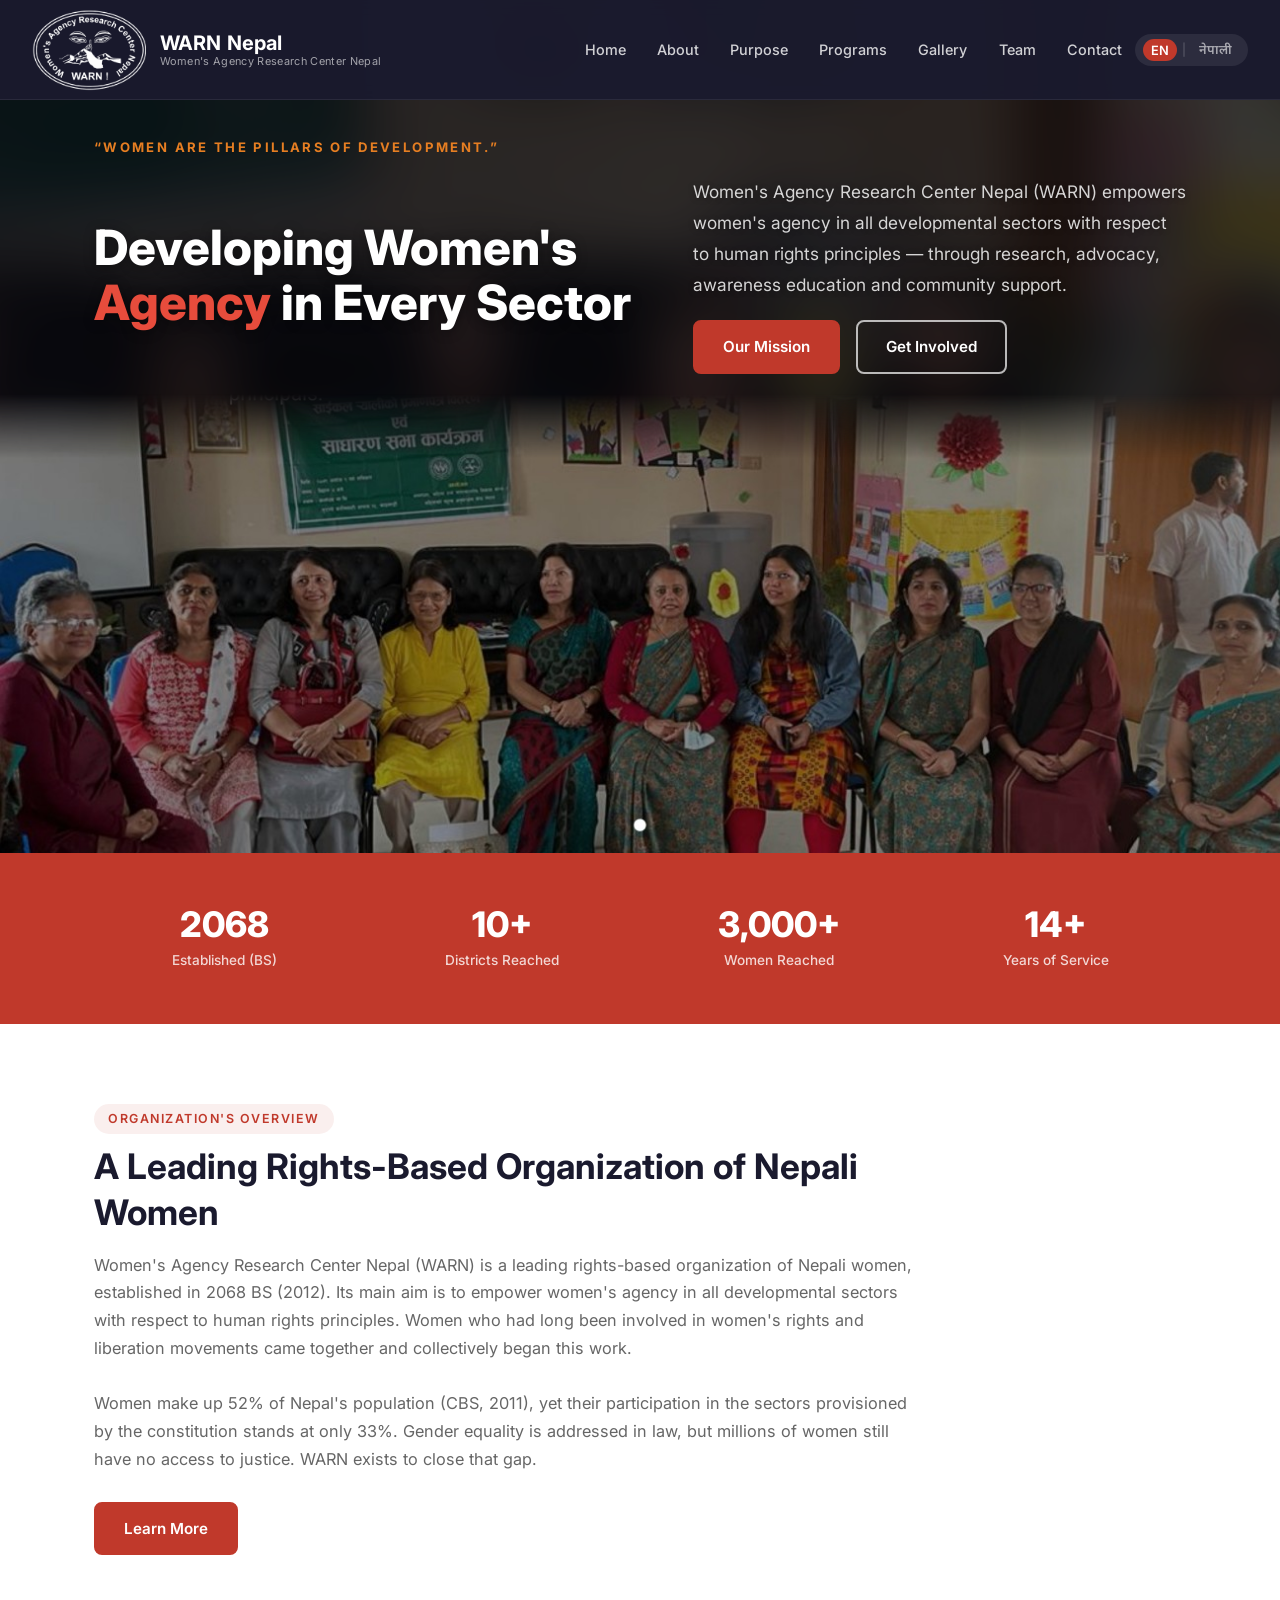
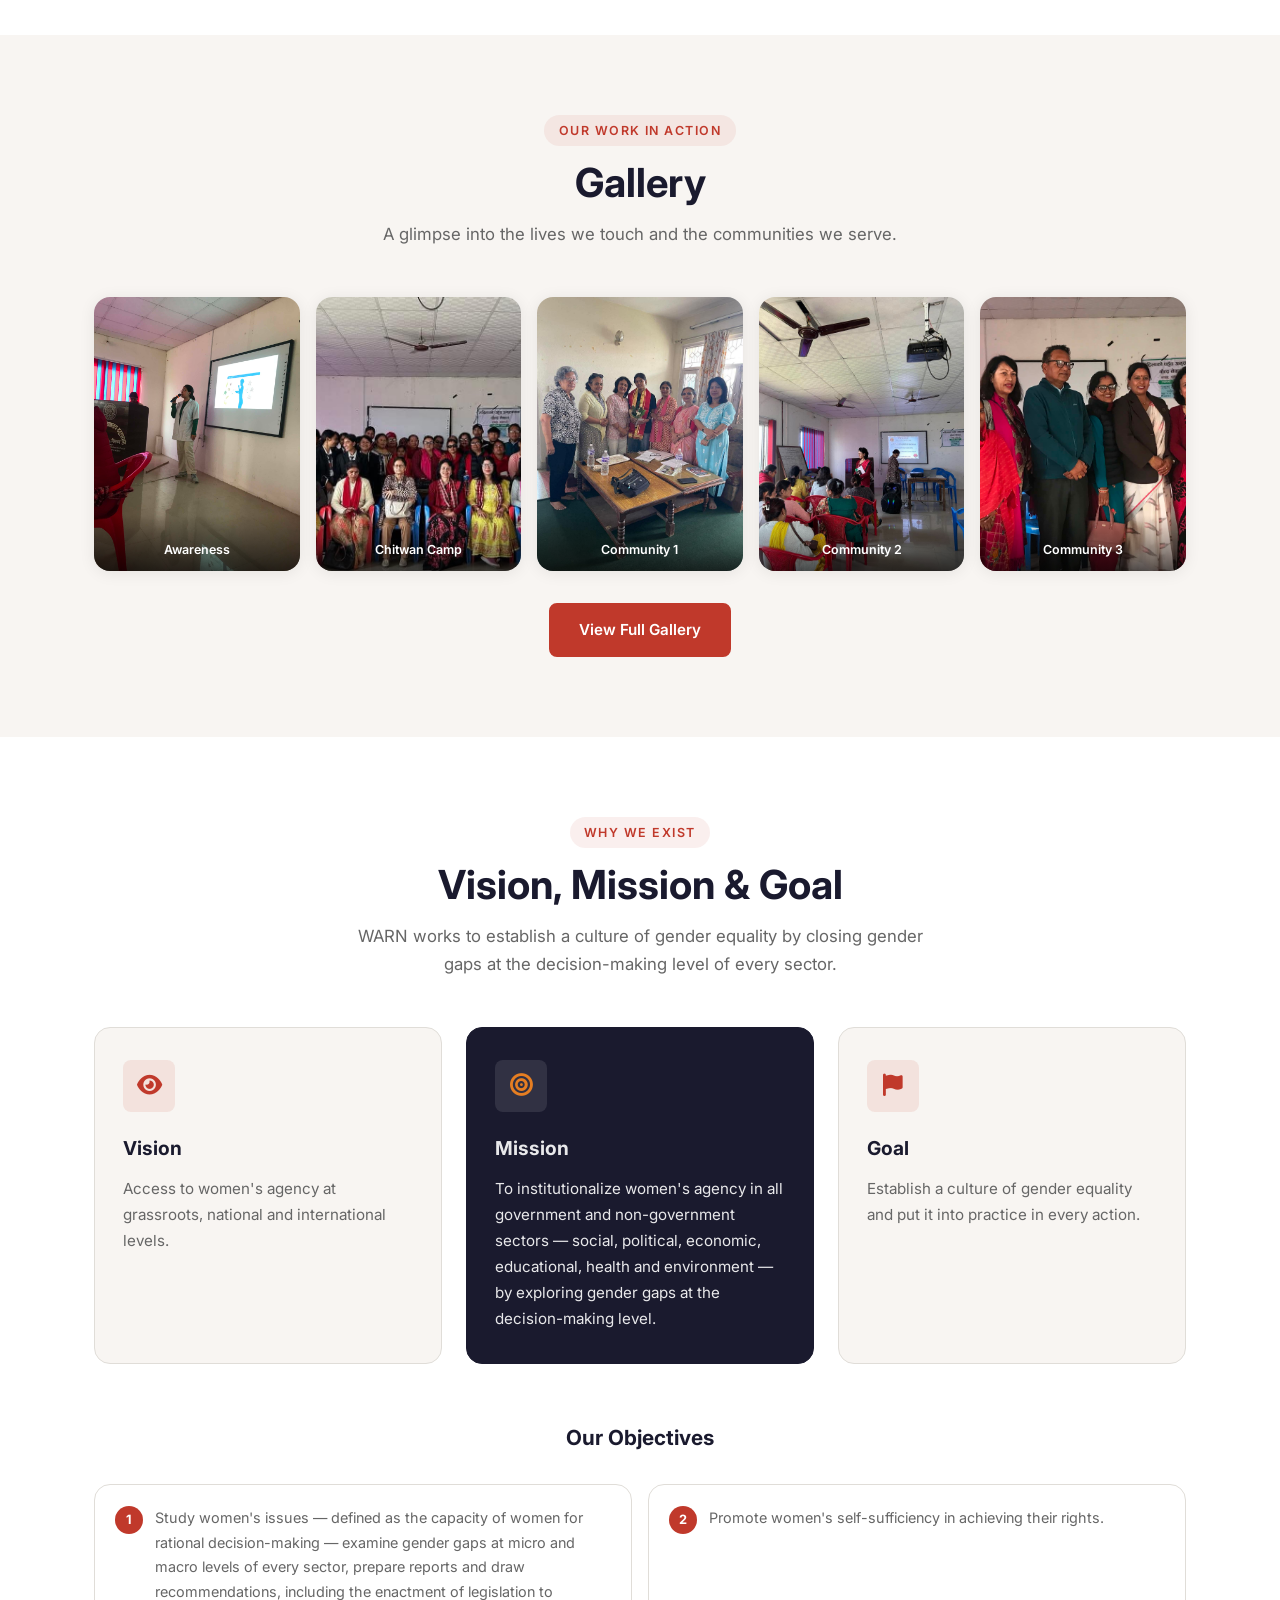
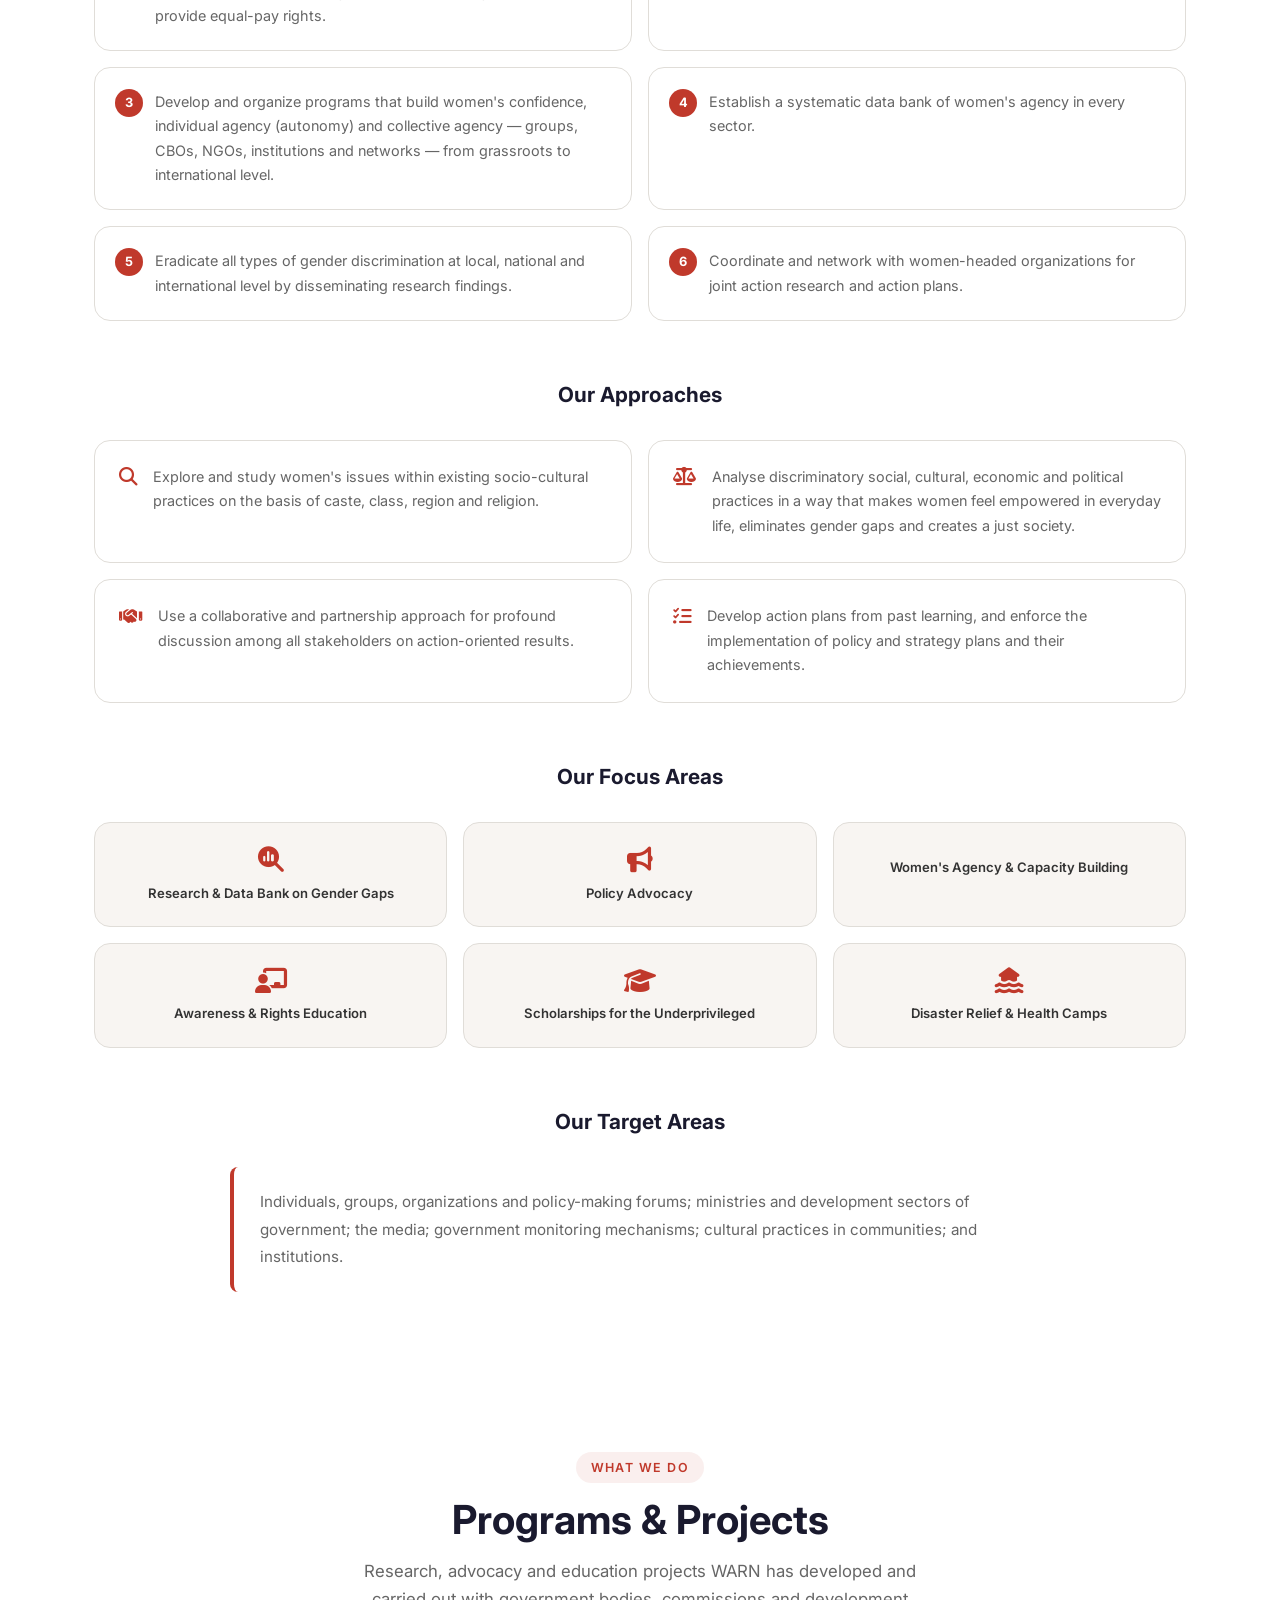
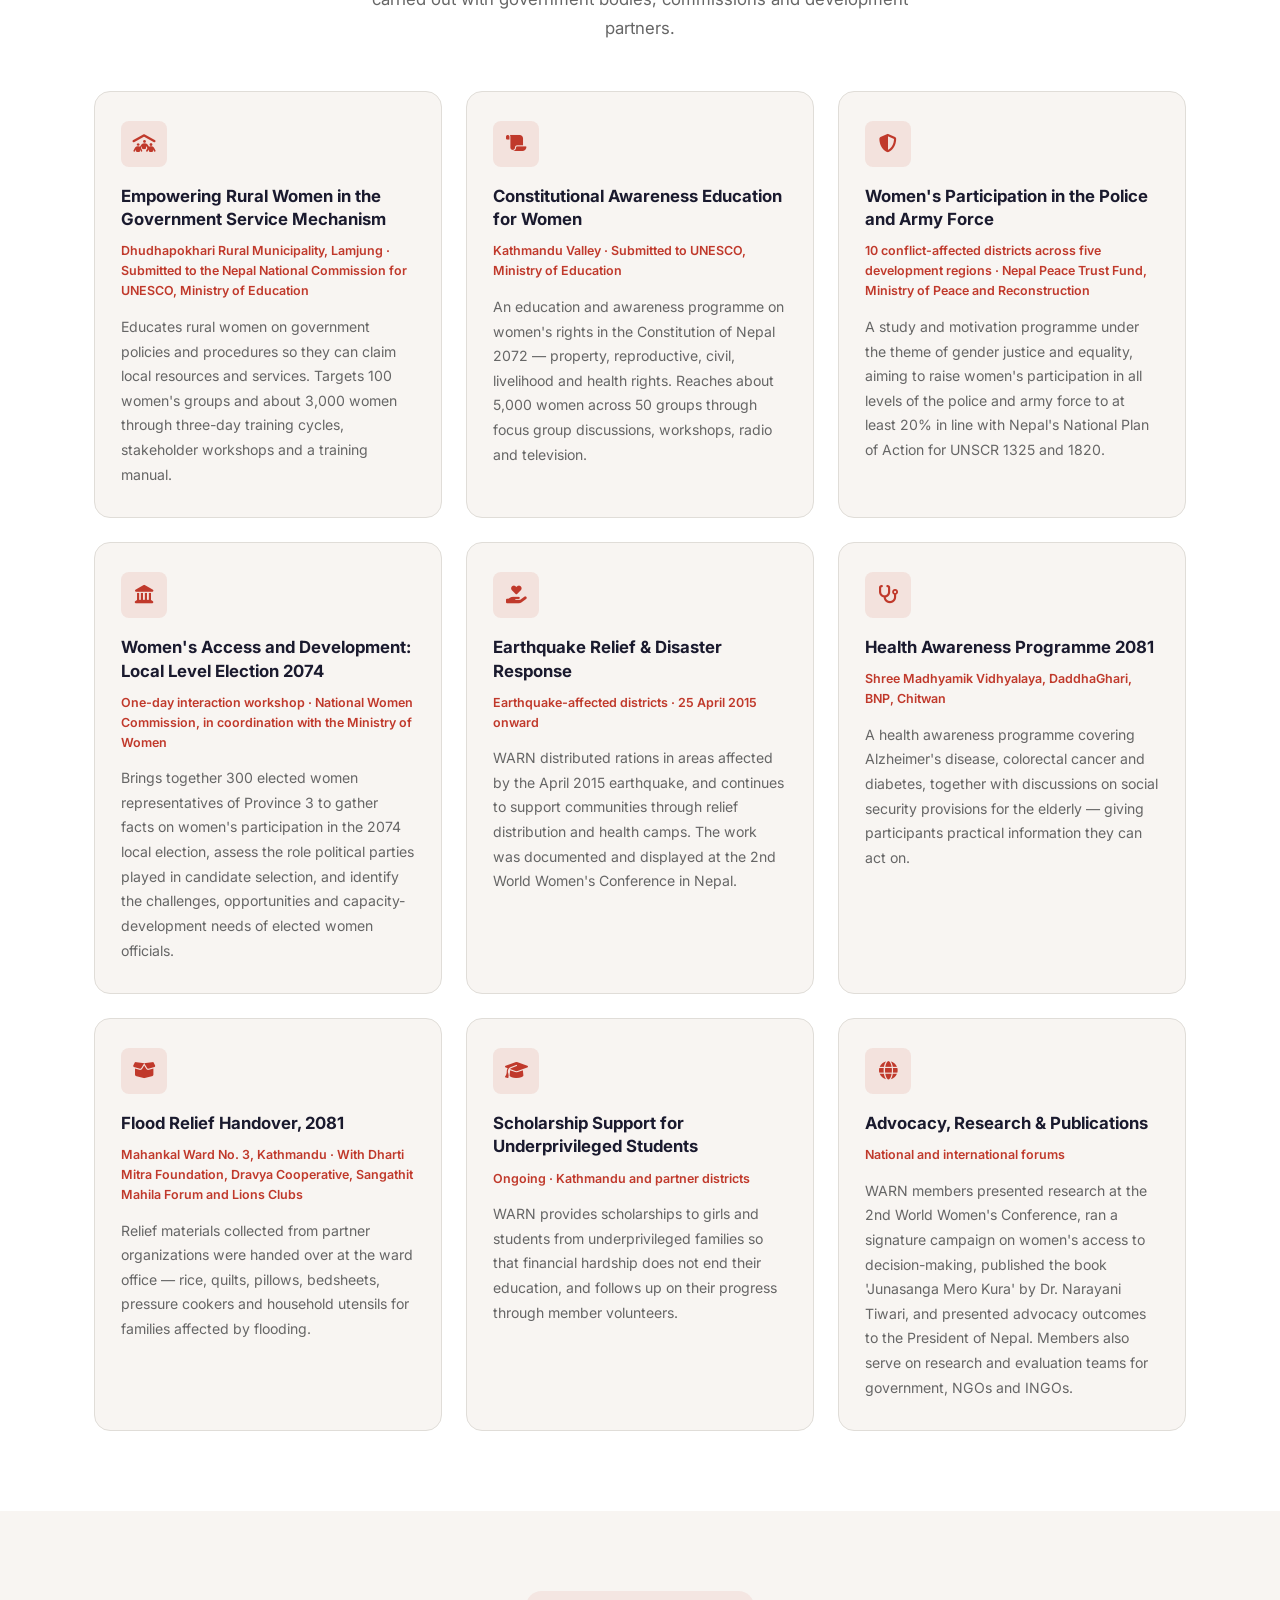
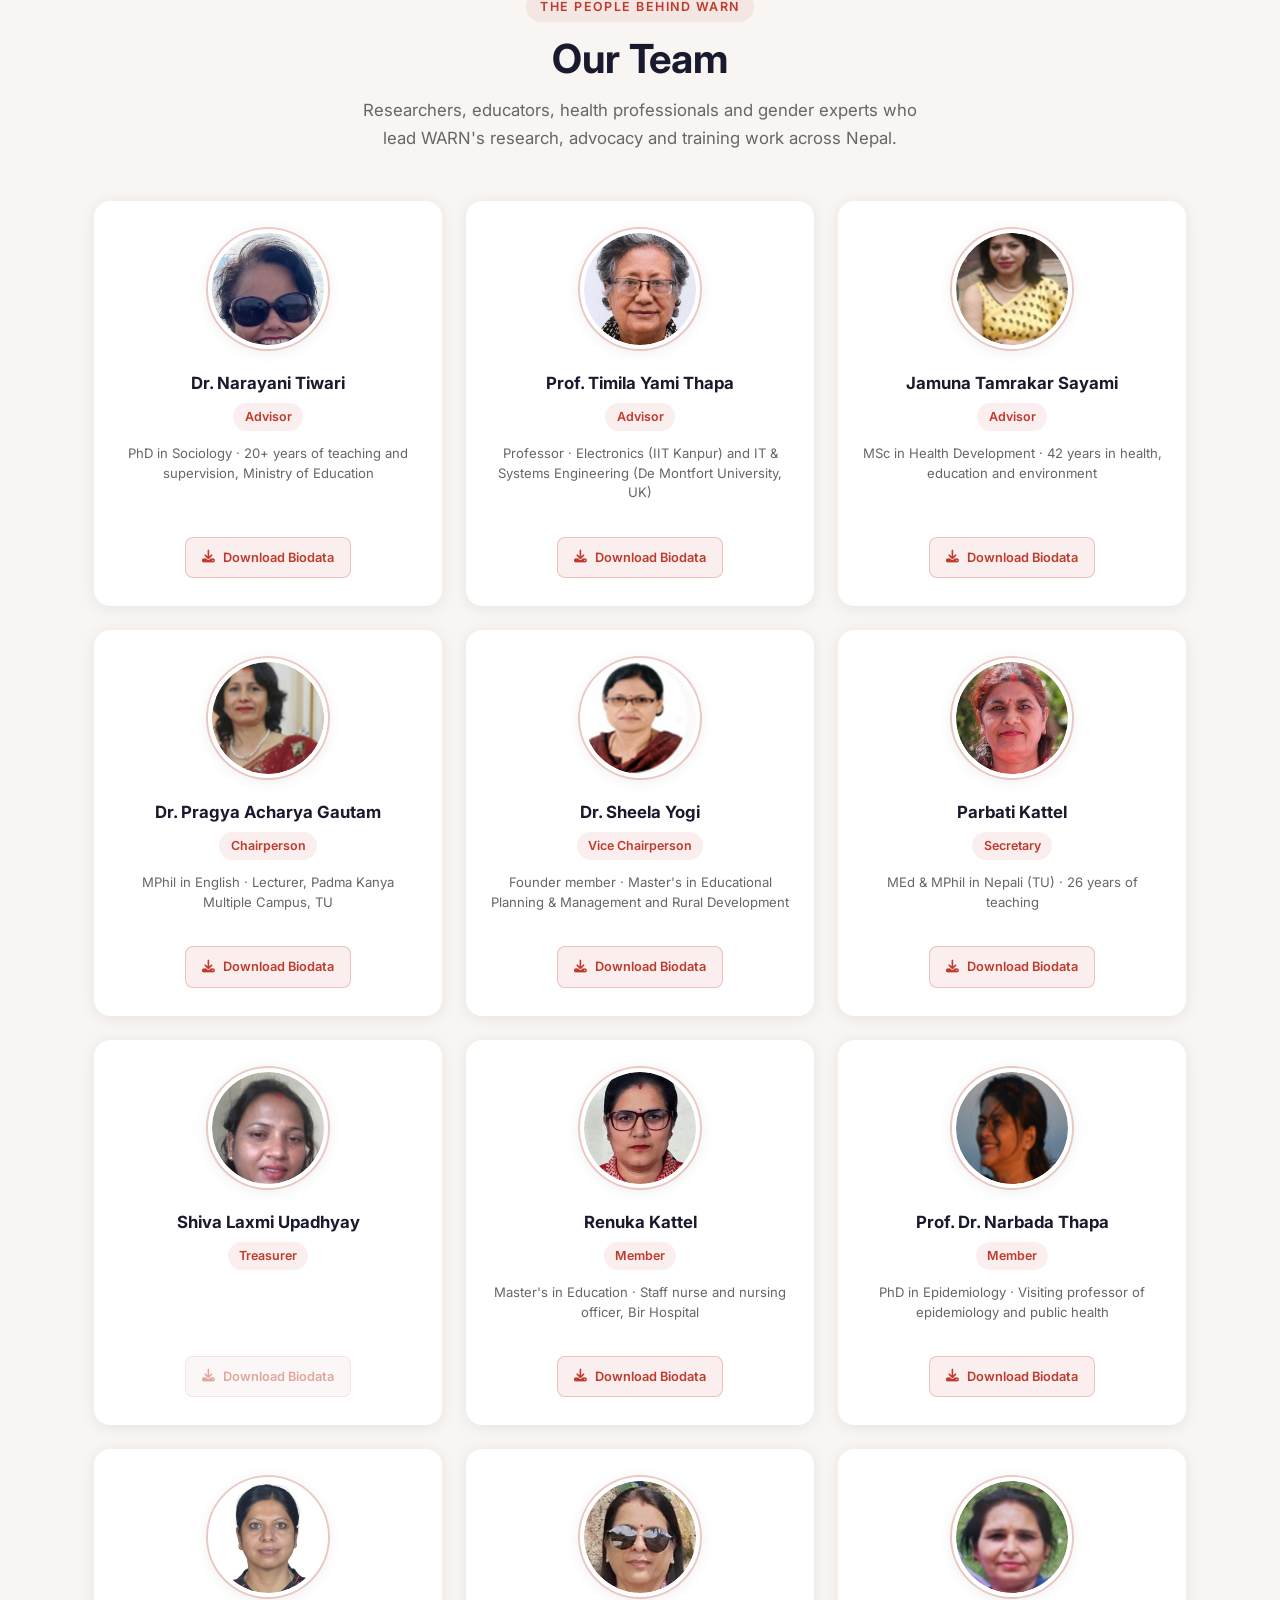
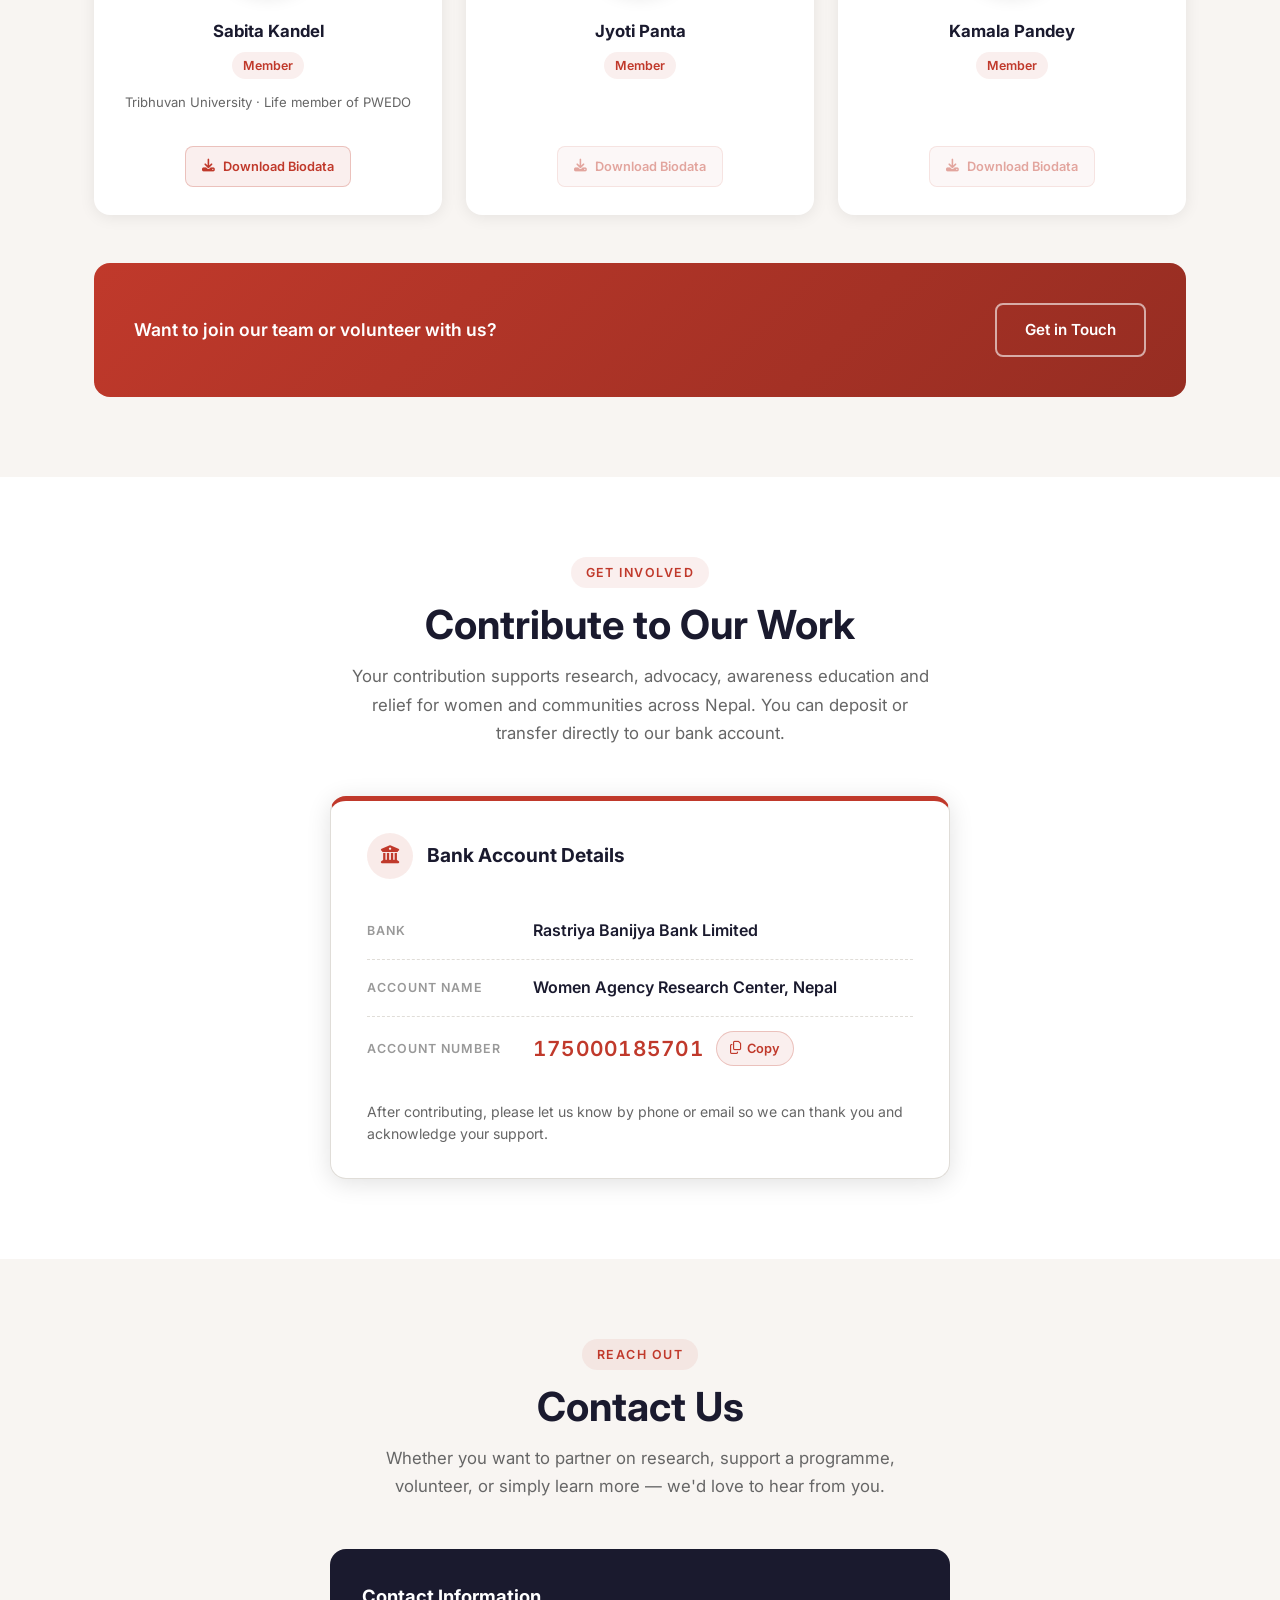
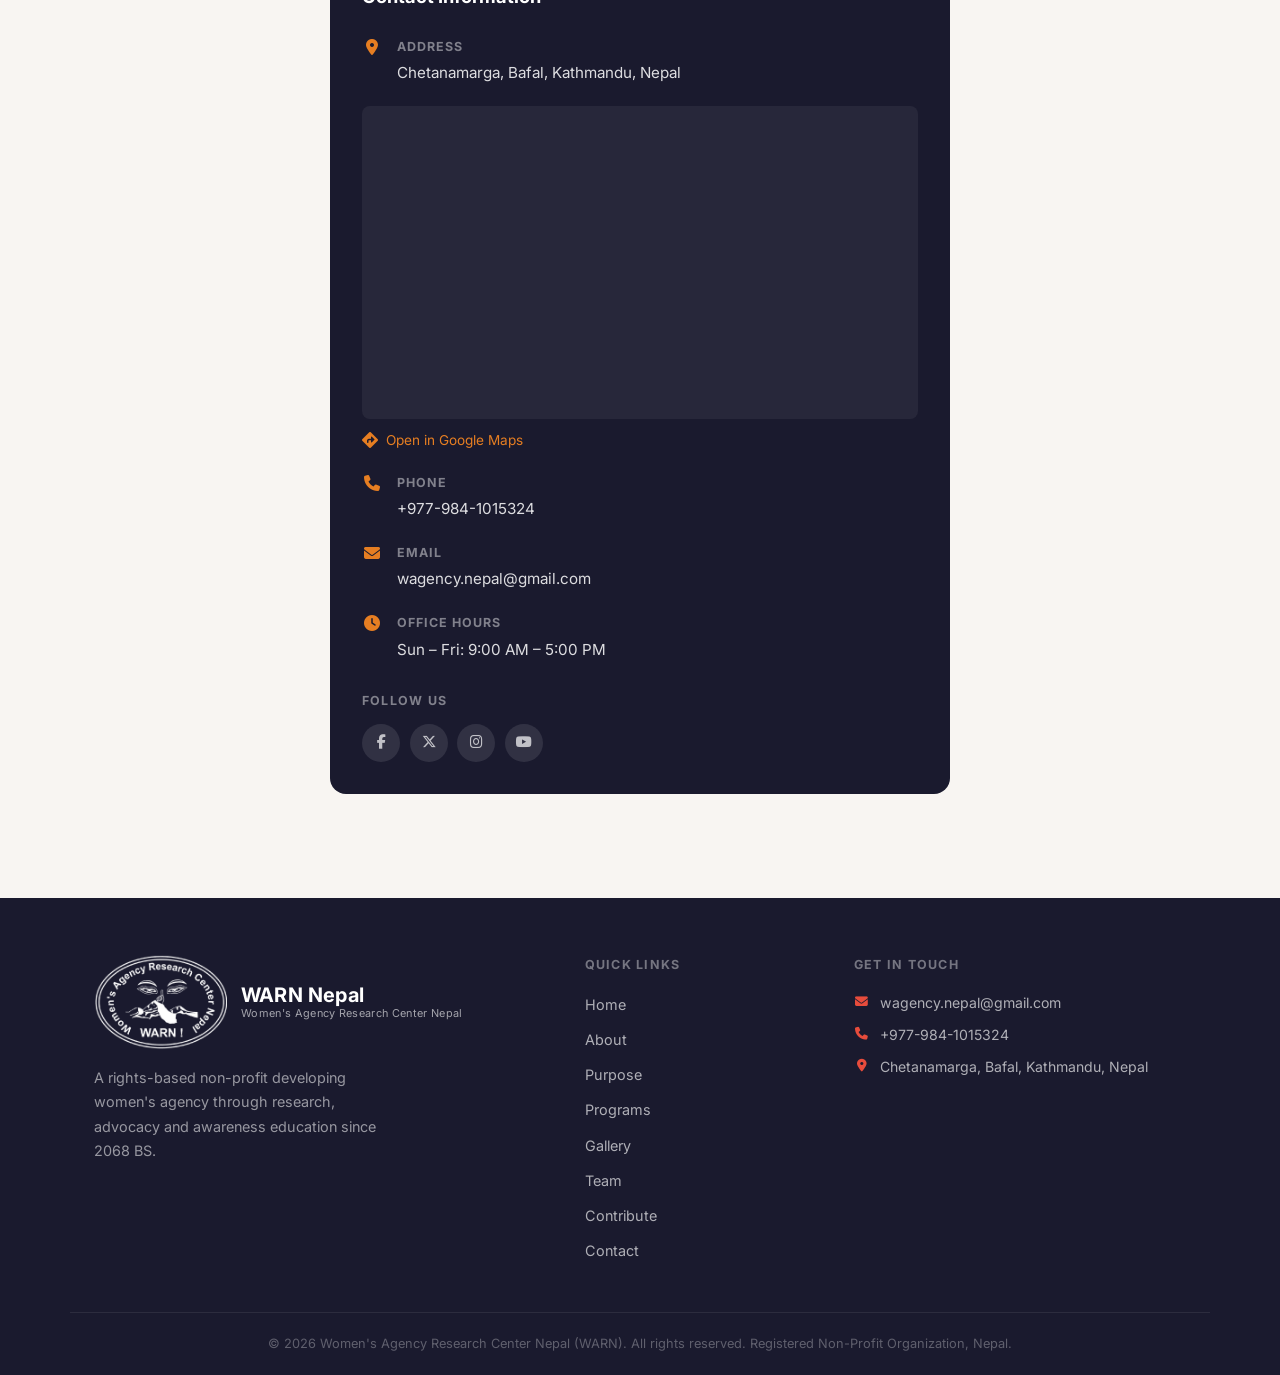
==== commit 8da4aaf5: "Add contribution bank details and office map; update phone and email Co-authored-by: Cursor <cursora" ====
--- a/index.html
+++ b/index.html
@@ -82,7 +82,7 @@
           <div class="hero-cta">
             <a href="#purpose" class="btn btn-primary"
                data-en="Our Mission" data-np="हाम्रो अभियान">Our Mission</a>
-            <a href="#contact" class="btn btn-outline"
+            <a href="#contribute" class="btn btn-outline"
                data-en="Get Involved" data-np="सहभागी हुनुहोस्">Get Involved</a>
           </div>
         </div>
@@ -743,6 +743,52 @@
     </div>
   </section>
 
+  <!-- ===== CONTRIBUTE ===== -->
+  <section id="contribute" class="contribute-section section">
+    <div class="container">
+      <div class="section-header">
+        <span class="section-tag" data-en="Get Involved" data-np="सहभागी हुनुहोस्">Get Involved</span>
+        <h2 data-en="Contribute to Our Work" data-np="हाम्रो कार्यमा योगदान गर्नुहोस्">Contribute to Our Work</h2>
+        <p data-en="Your contribution supports research, advocacy, awareness education and relief for women and communities across Nepal. You can deposit or transfer directly to our bank account."
+           data-np="तपाईंको योगदानले नेपालभरका महिला तथा समुदायका लागि अनुसन्धान, वकालत, सचेतना शिक्षा र राहत कार्यमा सहयोग पुर्‍याउँछ। तपाईं सिधै हाम्रो बैंक खातामा रकम जम्मा वा ट्रान्सफर गर्न सक्नुहुन्छ।">
+          Your contribution supports research, advocacy, awareness education and relief for
+          women and communities across Nepal. You can deposit or transfer directly to our bank account.
+        </p>
+      </div>
+
+      <div class="bank-card">
+        <div class="bank-card-head">
+          <i class="fa-solid fa-building-columns" aria-hidden="true"></i>
+          <h3 data-en="Bank Account Details" data-np="बैंक खाता विवरण">Bank Account Details</h3>
+        </div>
+        <dl class="bank-details">
+          <div>
+            <dt data-en="Bank" data-np="बैंक">Bank</dt>
+            <dd>Rastriya Banijya Bank Limited</dd>
+          </div>
+          <div>
+            <dt data-en="Account Name" data-np="खाताको नाम">Account Name</dt>
+            <dd>Women Agency Research Center, Nepal</dd>
+          </div>
+          <div>
+            <dt data-en="Account Number" data-np="खाता नम्बर">Account Number</dt>
+            <dd class="bank-account-no">
+              <span id="bankAccountNo">175000185701</span>
+              <button type="button" class="bank-copy" data-copy="175000185701" aria-label="Copy account number">
+                <i class="fa-regular fa-copy" aria-hidden="true"></i>
+                <span class="bank-copy-label" data-en="Copy" data-np="कपी">Copy</span>
+              </button>
+            </dd>
+          </div>
+        </dl>
+        <p class="bank-note" data-en="After contributing, please let us know by phone or email so we can thank you and acknowledge your support."
+           data-np="योगदान गरिसकेपछि कृपया फोन वा इमेलमार्फत हामीलाई जानकारी दिनुहोस्, ताकि हामी तपाईंको सहयोगप्रति आभार व्यक्त गर्न सकौं।">
+          After contributing, please let us know by phone or email so we can thank you and acknowledge your support.
+        </p>
+      </div>
+    </div>
+  </section>
+
   <!-- ===== CONTACT ===== -->
   <section id="contact" class="contact-section section">
     <div class="container">
@@ -768,18 +814,32 @@
                   <p data-en="Chetanamarga, Bafal, Kathmandu, Nepal" data-np="चेतनामार्ग, बाफल, काठमाडौं, नेपाल">Chetanamarga, Bafal, Kathmandu, Nepal</p>
                 </div>
               </li>
+              <li class="contact-map">
+                <div class="map-embed">
+                  <iframe
+                    src="https://maps.google.com/maps?q=27.703567708301073,85.28449202870695&t=m&z=16&ie=UTF8&iwloc=B&output=embed"
+                    title="WARN Nepal office location on Google Maps"
+                    allowfullscreen
+                    loading="lazy"
+                    referrerpolicy="no-referrer-when-downgrade"></iframe>
+                </div>
+                <a class="map-link" href="https://www.google.com/maps?q=27.703567708301073,85.28449202870695" target="_blank" rel="noopener">
+                  <i class="fa-solid fa-diamond-turn-right" aria-hidden="true"></i>
+                  <span data-en="Open in Google Maps" data-np="गुगल नक्सामा खोल्नुहोस्">Open in Google Maps</span>
+                </a>
+              </li>
               <li>
                 <i class="fa-solid fa-phone"></i>
                 <div>
                   <strong data-en="Phone" data-np="फोन">Phone</strong>
-                  <p><a href="tel:+9779860451867">9860451867</a></p>
+                  <p><a href="tel:+9779841015324">+977-984-1015324</a></p>
                 </div>
               </li>
               <li>
                 <i class="fa-solid fa-envelope"></i>
                 <div>
                   <strong data-en="Email" data-np="इमेल">Email</strong>
-                  <p><a href="mailto:sheelayogi01@gmail.com">sheelayogi01@gmail.com</a></p>
+                  <p><a href="mailto:wagency.nepal@gmail.com">wagency.nepal@gmail.com</a></p>
                 </div>
               </li>
               <li>
@@ -835,13 +895,14 @@
           <li><a href="#programs"    data-en="Programs" data-np="कार्यक्रम">Programs</a></li>
           <li><a href="gallery.html" data-en="Gallery"  data-np="ग्यालरी">Gallery</a></li>
           <li><a href="#team"        data-en="Team"     data-np="टोली">Team</a></li>
+          <li><a href="#contribute"  data-en="Contribute" data-np="योगदान">Contribute</a></li>
           <li><a href="#contact"     data-en="Contact"  data-np="सम्पर्क">Contact</a></li>
         </ul>
       </div>
       <div class="footer-contact">
         <h4 data-en="Get In Touch" data-np="सम्पर्क गर्नुहोस्">Get In Touch</h4>
-        <p><i class="fa-solid fa-envelope"></i> <a href="mailto:sheelayogi01@gmail.com">sheelayogi01@gmail.com</a></p>
-        <p><i class="fa-solid fa-phone"></i> <a href="tel:+9779860451867">9860451867</a></p>
+        <p><i class="fa-solid fa-envelope"></i> <a href="mailto:wagency.nepal@gmail.com">wagency.nepal@gmail.com</a></p>
+        <p><i class="fa-solid fa-phone"></i> <a href="tel:+9779841015324">+977-984-1015324</a></p>
         <p><i class="fa-solid fa-location-dot"></i>
           <span data-en="Chetanamarga, Bafal, Kathmandu, Nepal" data-np="चेतनामार्ग, बाफल, काठमाडौं, नेपाल">Chetanamarga, Bafal, Kathmandu, Nepal</span>
         </p>
--- a/css/style.css
+++ b/css/style.css
@@ -849,9 +849,107 @@
 
 
 /* =============================================
+   CONTRIBUTE
+   ============================================= */
+.contribute-section { background: var(--bg); }
+.bank-card {
+  max-width: 620px;
+  margin: 0 auto;
+  background: var(--bg);
+  border: 1.5px solid var(--border);
+  border-top: 5px solid var(--primary);
+  border-radius: var(--radius-lg);
+  box-shadow: var(--shadow-md);
+  padding: 2rem 2.25rem;
+}
+.bank-card-head {
+  display: flex;
+  align-items: center;
+  gap: 0.85rem;
+  margin-bottom: 1.5rem;
+}
+.bank-card-head i {
+  width: 46px;
+  height: 46px;
+  border-radius: 50%;
+  display: grid;
+  place-items: center;
+  background: rgba(192, 57, 43, 0.1);
+  color: var(--primary);
+  font-size: 1.15rem;
+  flex-shrink: 0;
+}
+.bank-card-head h3 {
+  font-size: 1.2rem;
+  font-weight: 700;
+  color: var(--dark);
+}
+.bank-details { display: flex; flex-direction: column; }
+.bank-details > div {
+  display: grid;
+  grid-template-columns: 150px 1fr;
+  gap: 1rem;
+  align-items: center;
+  padding: 0.9rem 0;
+  border-bottom: 1px dashed var(--border);
+}
+.bank-details > div:last-child { border-bottom: none; }
+.bank-details dt {
+  font-size: 0.78rem;
+  font-weight: 600;
+  text-transform: uppercase;
+  letter-spacing: 0.08em;
+  color: var(--text-muted);
+}
+.bank-details dd {
+  font-size: 1rem;
+  font-weight: 600;
+  color: var(--dark);
+}
+.bank-account-no {
+  display: flex;
+  align-items: center;
+  flex-wrap: wrap;
+  gap: 0.75rem;
+}
+.bank-account-no #bankAccountNo {
+  font-size: 1.3rem;
+  letter-spacing: 0.06em;
+  color: var(--primary);
+  font-variant-numeric: tabular-nums;
+}
+.bank-copy {
+  display: inline-flex;
+  align-items: center;
+  gap: 0.4rem;
+  padding: 0.35rem 0.8rem;
+  font: inherit;
+  font-size: 0.8rem;
+  font-weight: 600;
+  color: var(--primary);
+  background: rgba(192, 57, 43, 0.08);
+  border: 1px solid rgba(192, 57, 43, 0.25);
+  border-radius: 999px;
+  cursor: pointer;
+  transition: background var(--transition), color var(--transition);
+}
+.bank-copy:hover { background: var(--primary); color: #fff; }
+.bank-copy.copied { background: #1e8449; border-color: #1e8449; color: #fff; }
+.bank-note {
+  margin-top: 1.25rem;
+  font-size: 0.88rem;
+  line-height: 1.6;
+  color: var(--text-light);
+}
+@media (max-width: 560px) {
+  .bank-card { padding: 1.5rem 1.25rem; }
+  .bank-details > div { grid-template-columns: 1fr; gap: 0.3rem; }
+}
+
+/* =============================================
    CONTACT
    ============================================= */
-.contact-section { background: var(--bg); }
+.contact-section { background: var(--bg-alt); }
 .contact-grid {
   display: grid;
   grid-template-columns: 1fr 1fr;
@@ -860,7 +958,7 @@
 }
 .contact-grid--info-only {
   grid-template-columns: 1fr;
-  max-width: 520px;
+  max-width: 620px;
   margin: 0 auto;
 }
 
@@ -945,6 +1043,35 @@
   transition: color var(--transition);
 }
 .contact-details a:hover { color: var(--accent); }
+.contact-details li.contact-map {
+  flex-direction: column;
+  gap: 0.6rem;
+  align-items: stretch;
+}
+.map-embed {
+  position: relative;
+  padding-bottom: 56.25%;
+  height: 0;
+  overflow: hidden;
+  border-radius: var(--radius);
+  background: rgba(255,255,255,0.06);
+}
+.map-embed iframe {
+  position: absolute;
+  inset: 0;
+  width: 100%;
+  height: 100%;
+  border: 0;
+}
+.contact-details .map-link {
+  display: inline-flex;
+  align-items: center;
+  gap: 0.5rem;
+  font-size: 0.85rem;
+  color: var(--accent);
+}
+.contact-details .map-link i { color: inherit; margin-top: 0; width: auto; }
+.contact-details .map-link:hover { color: #fff; }
 
 .social-links { margin-top: 1.75rem; }
 .social-links h4 {
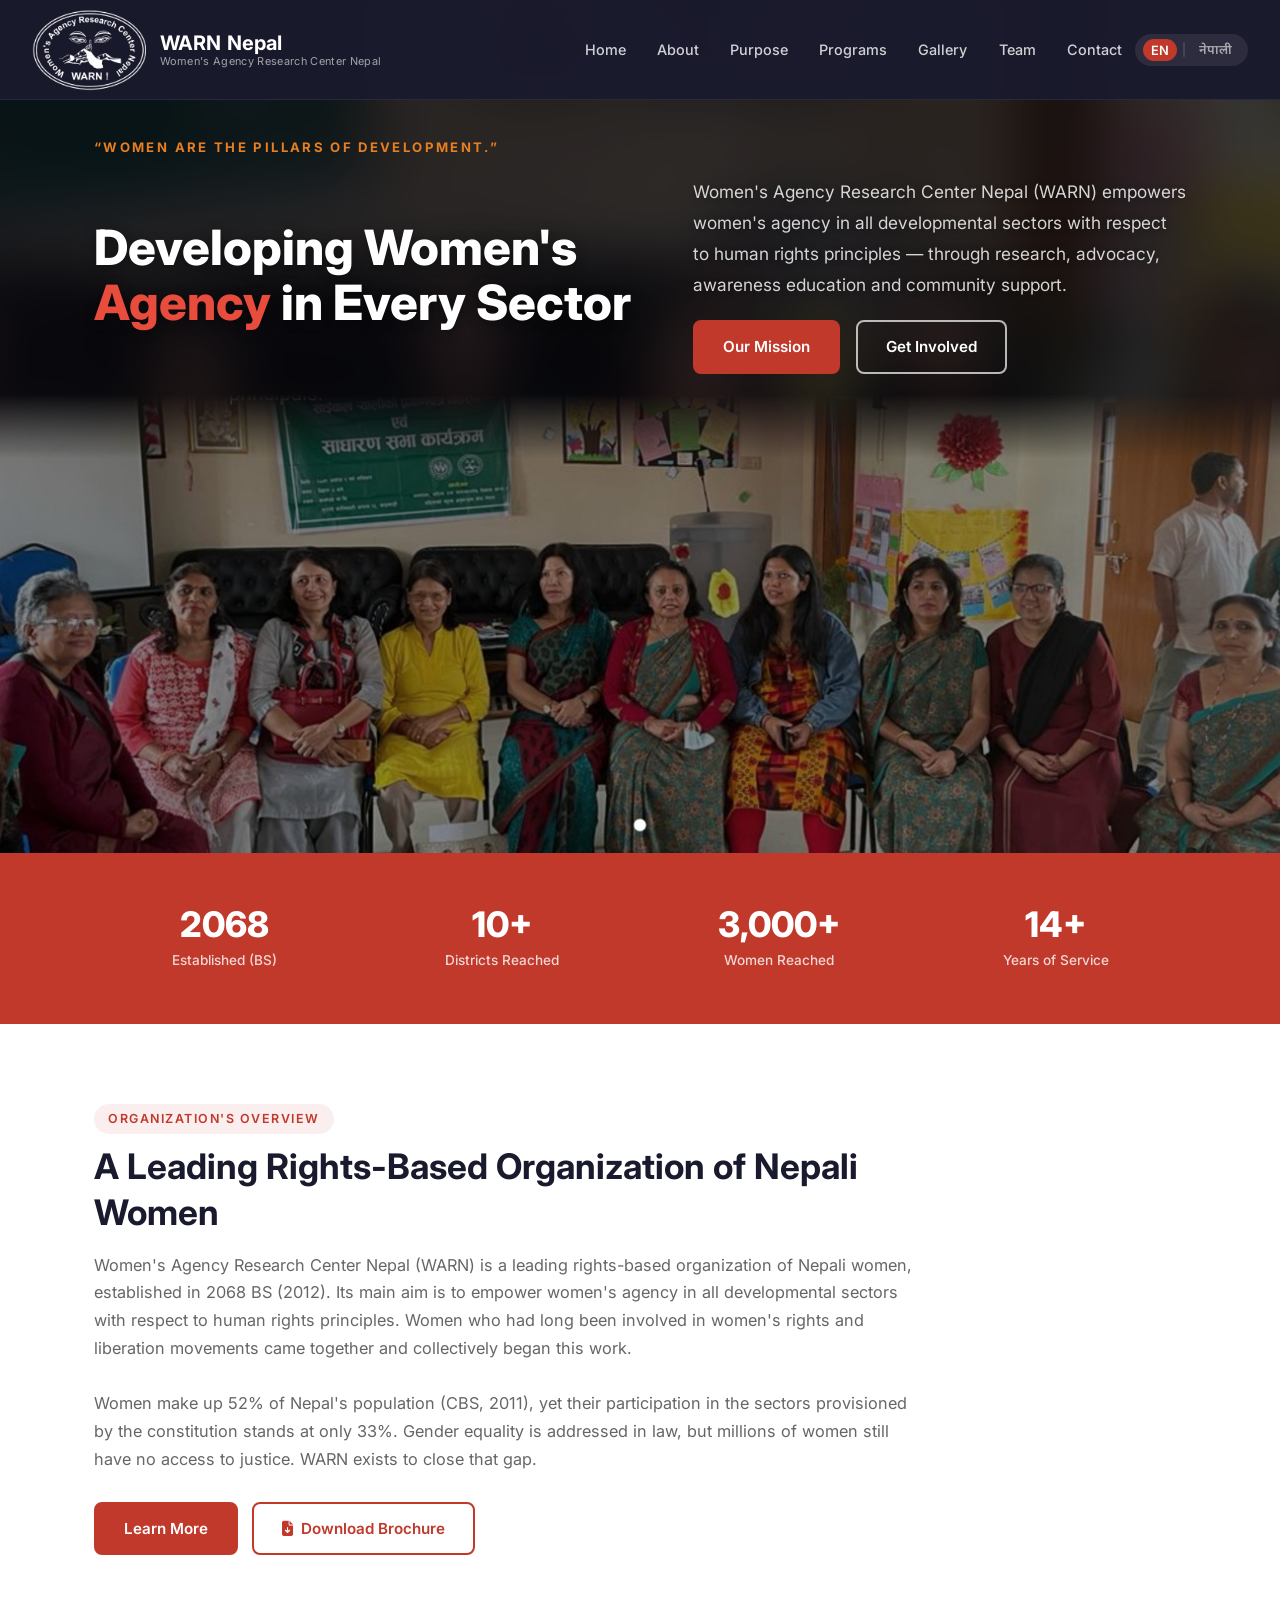
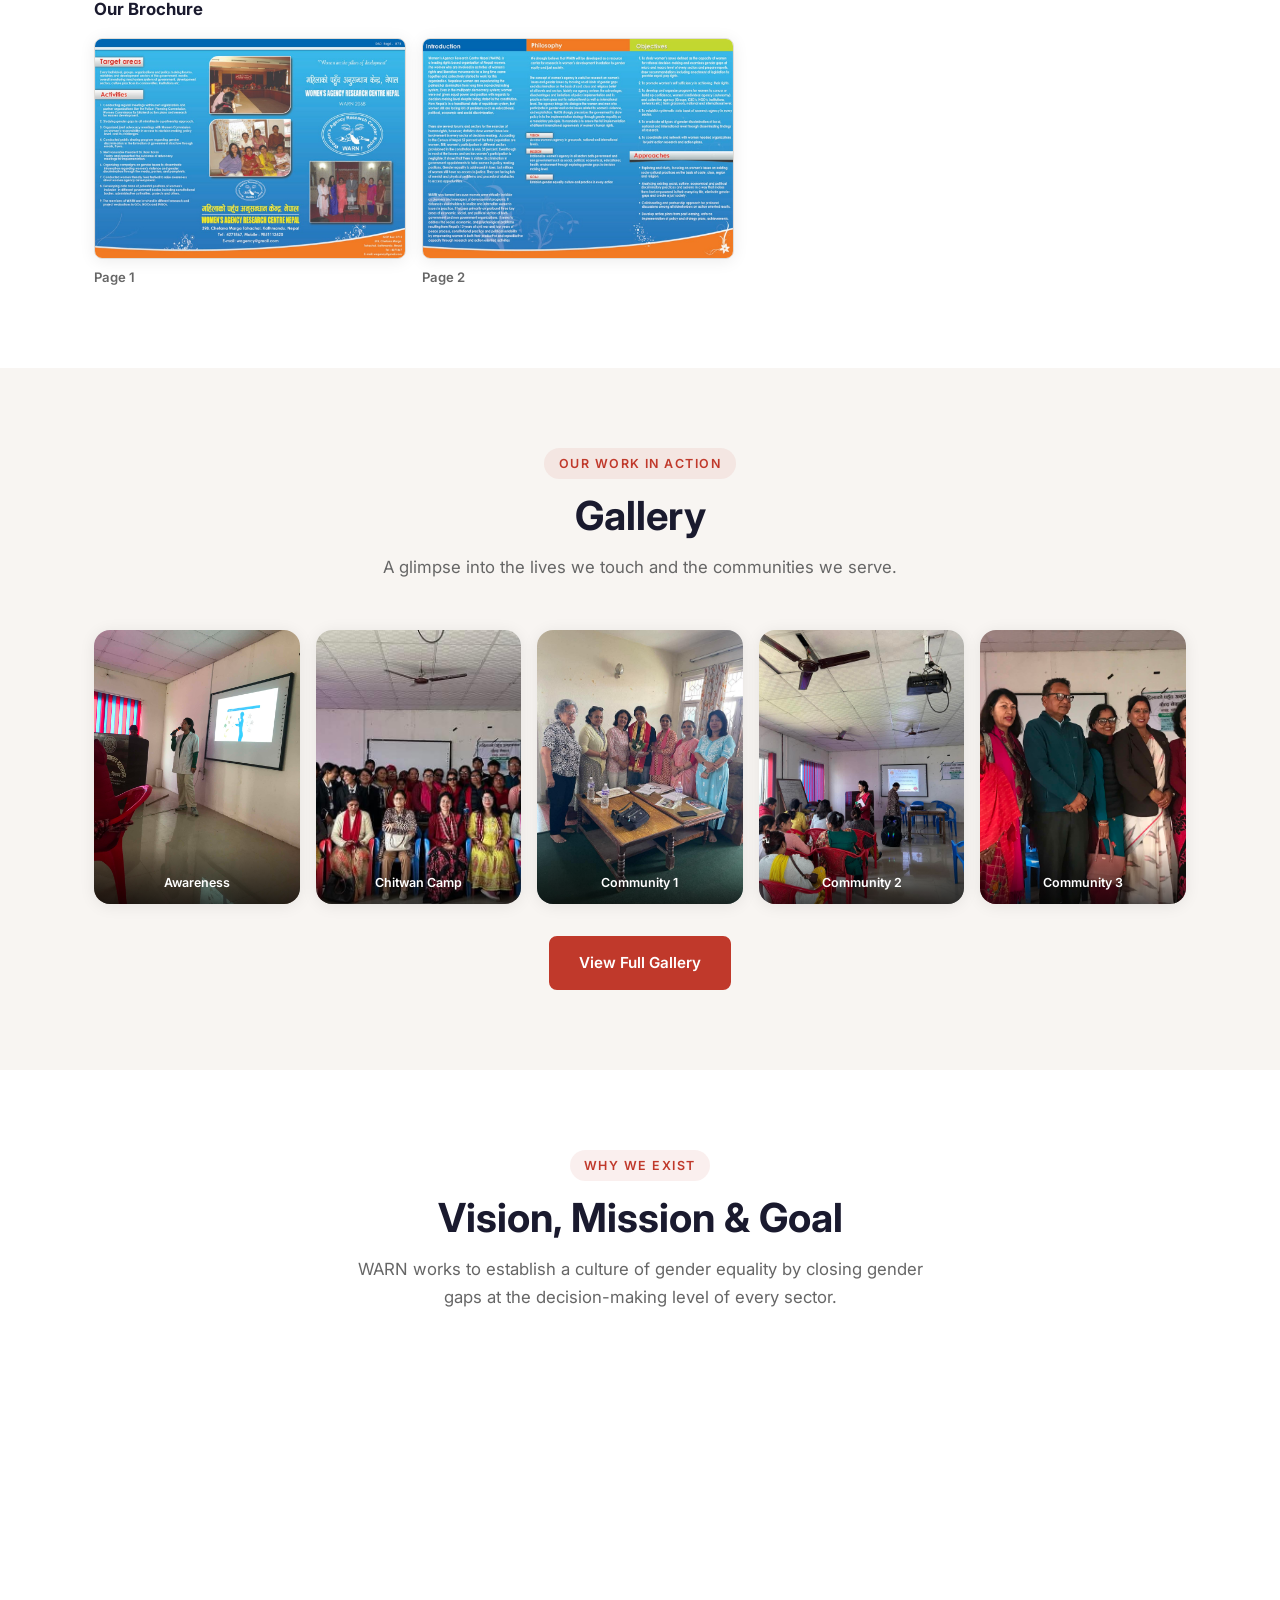
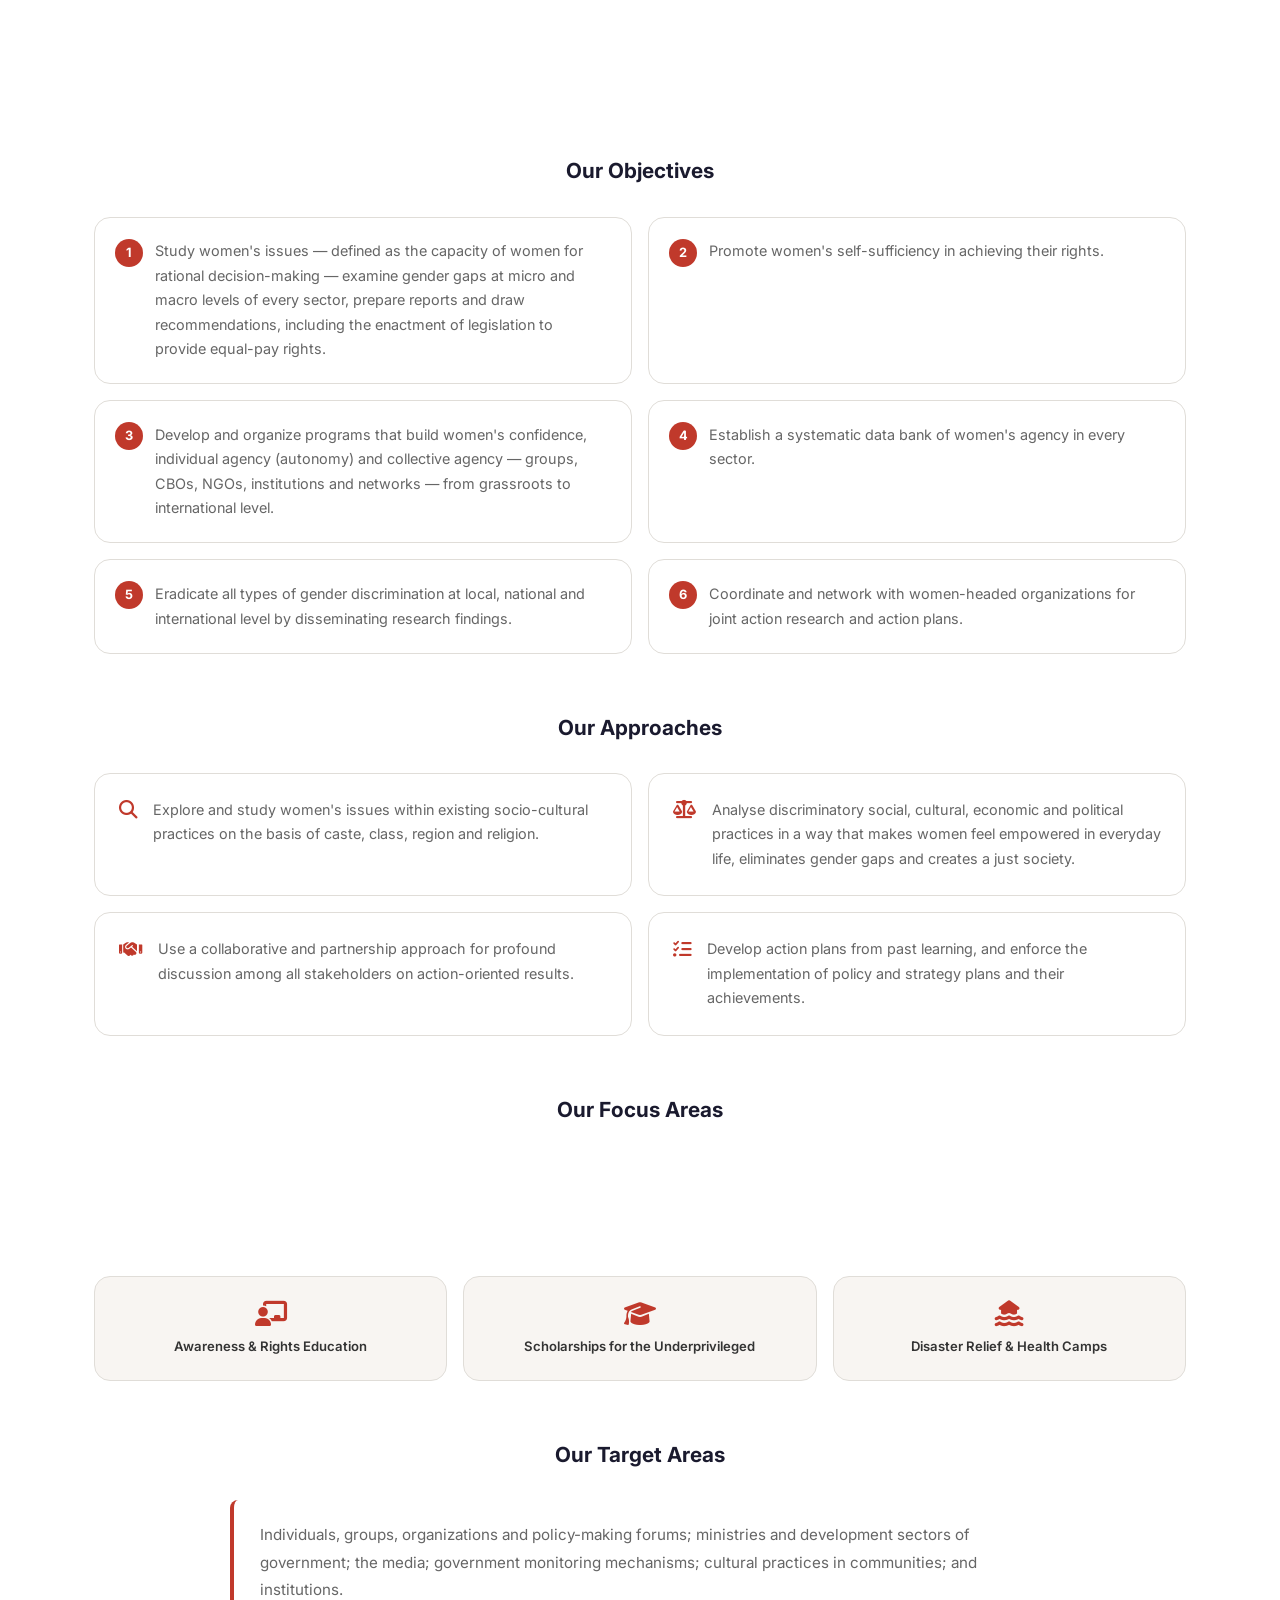
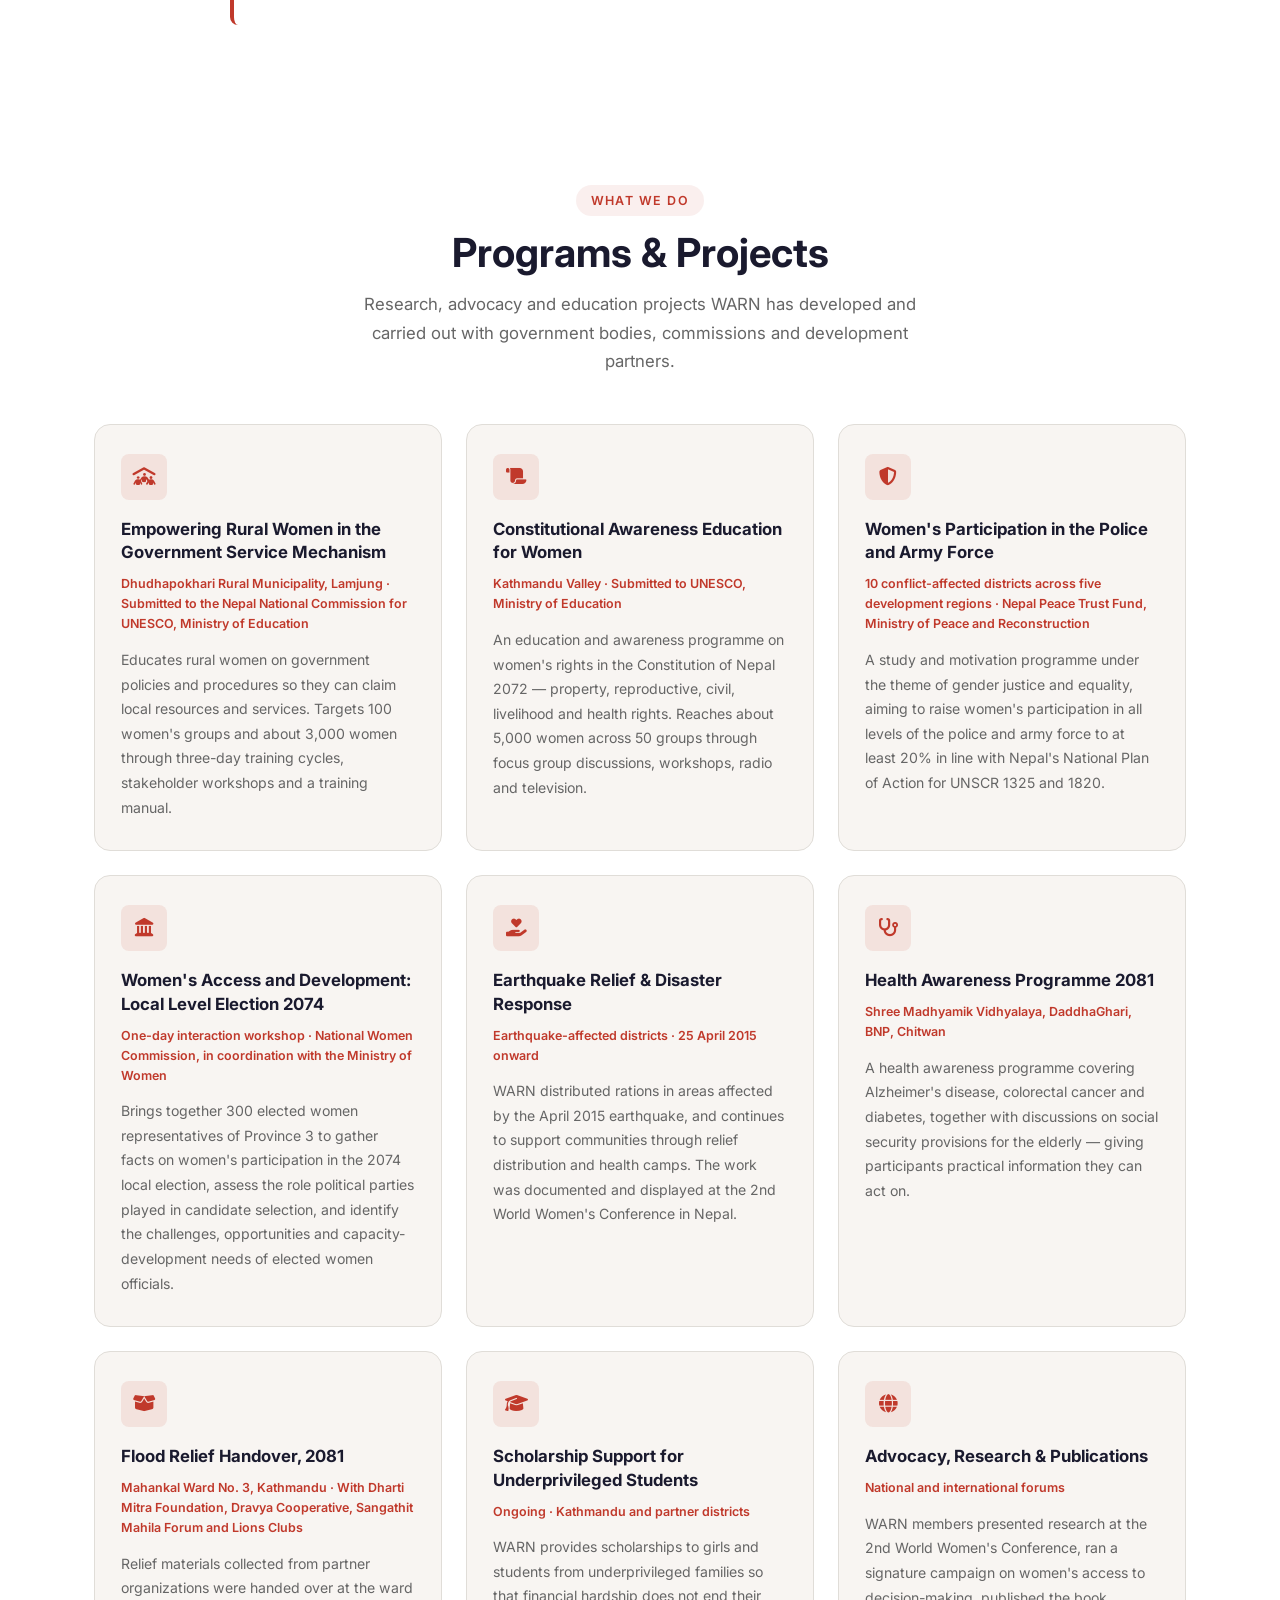
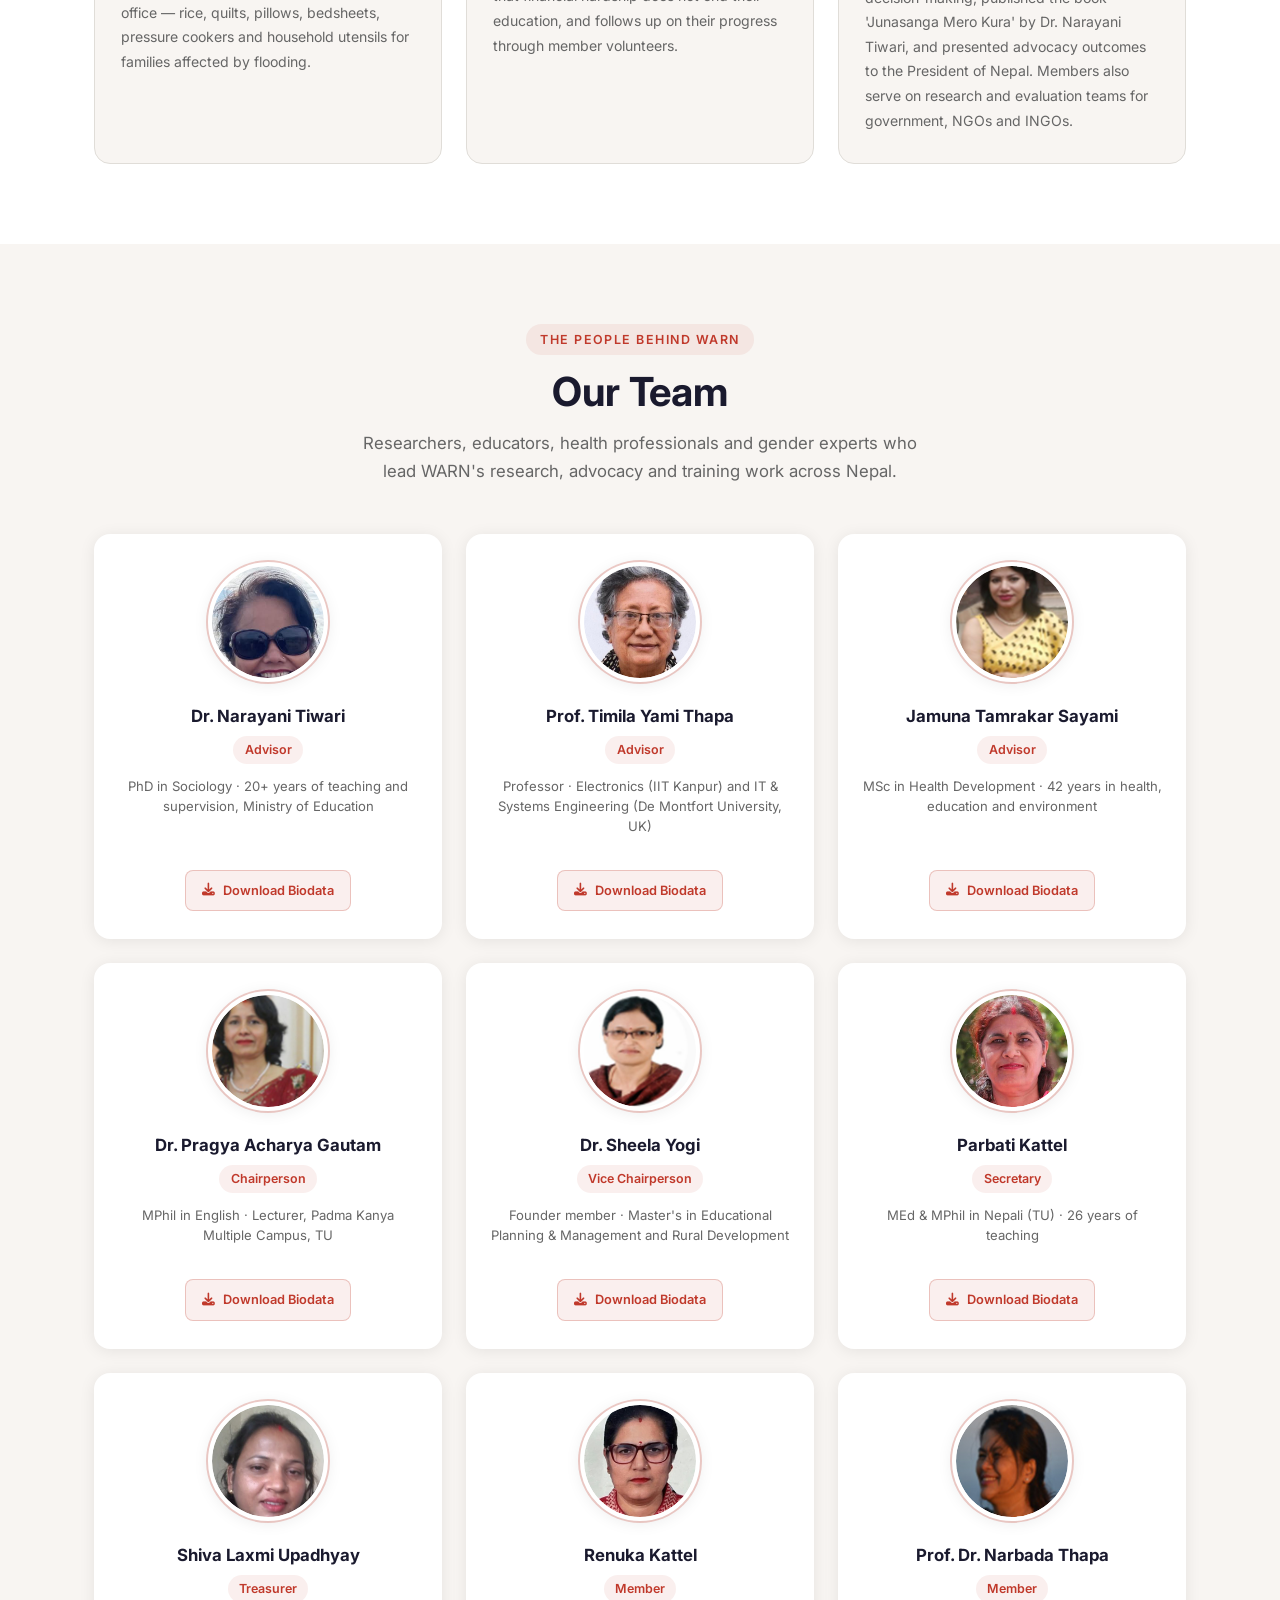
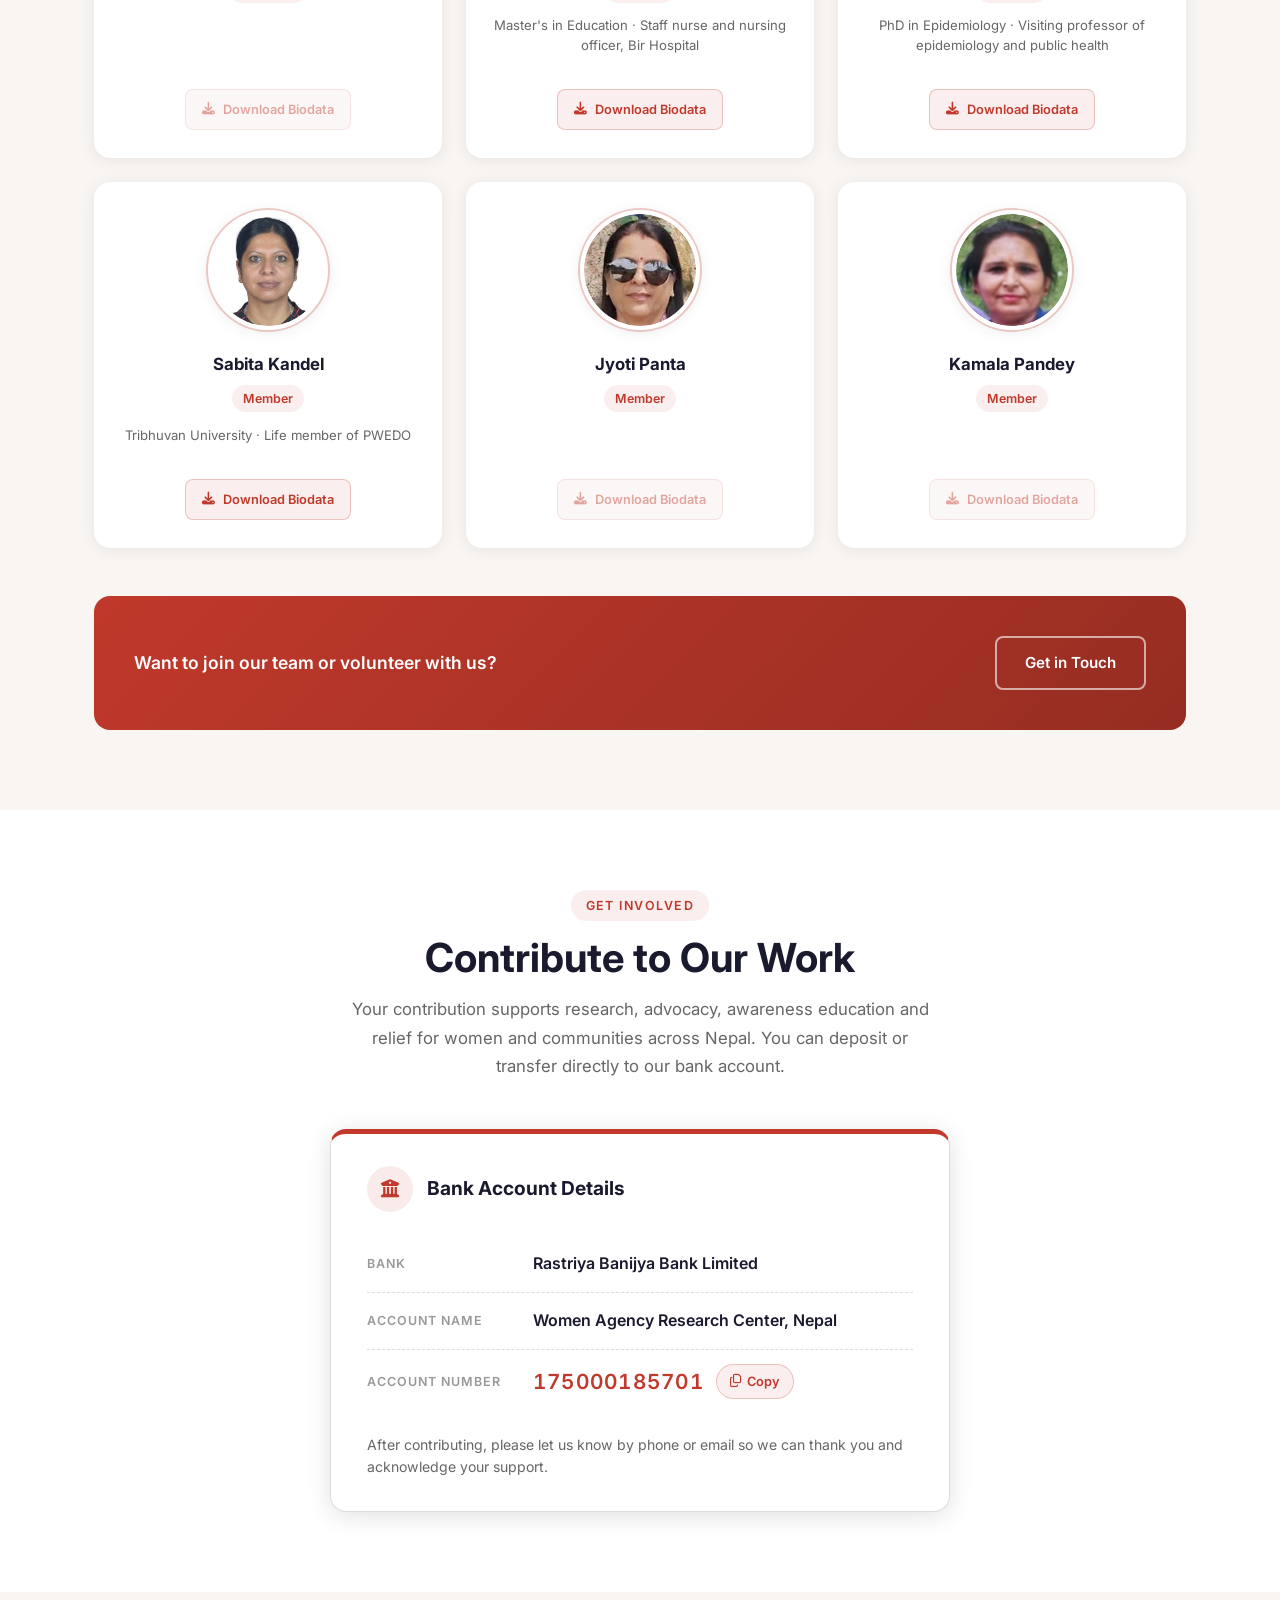
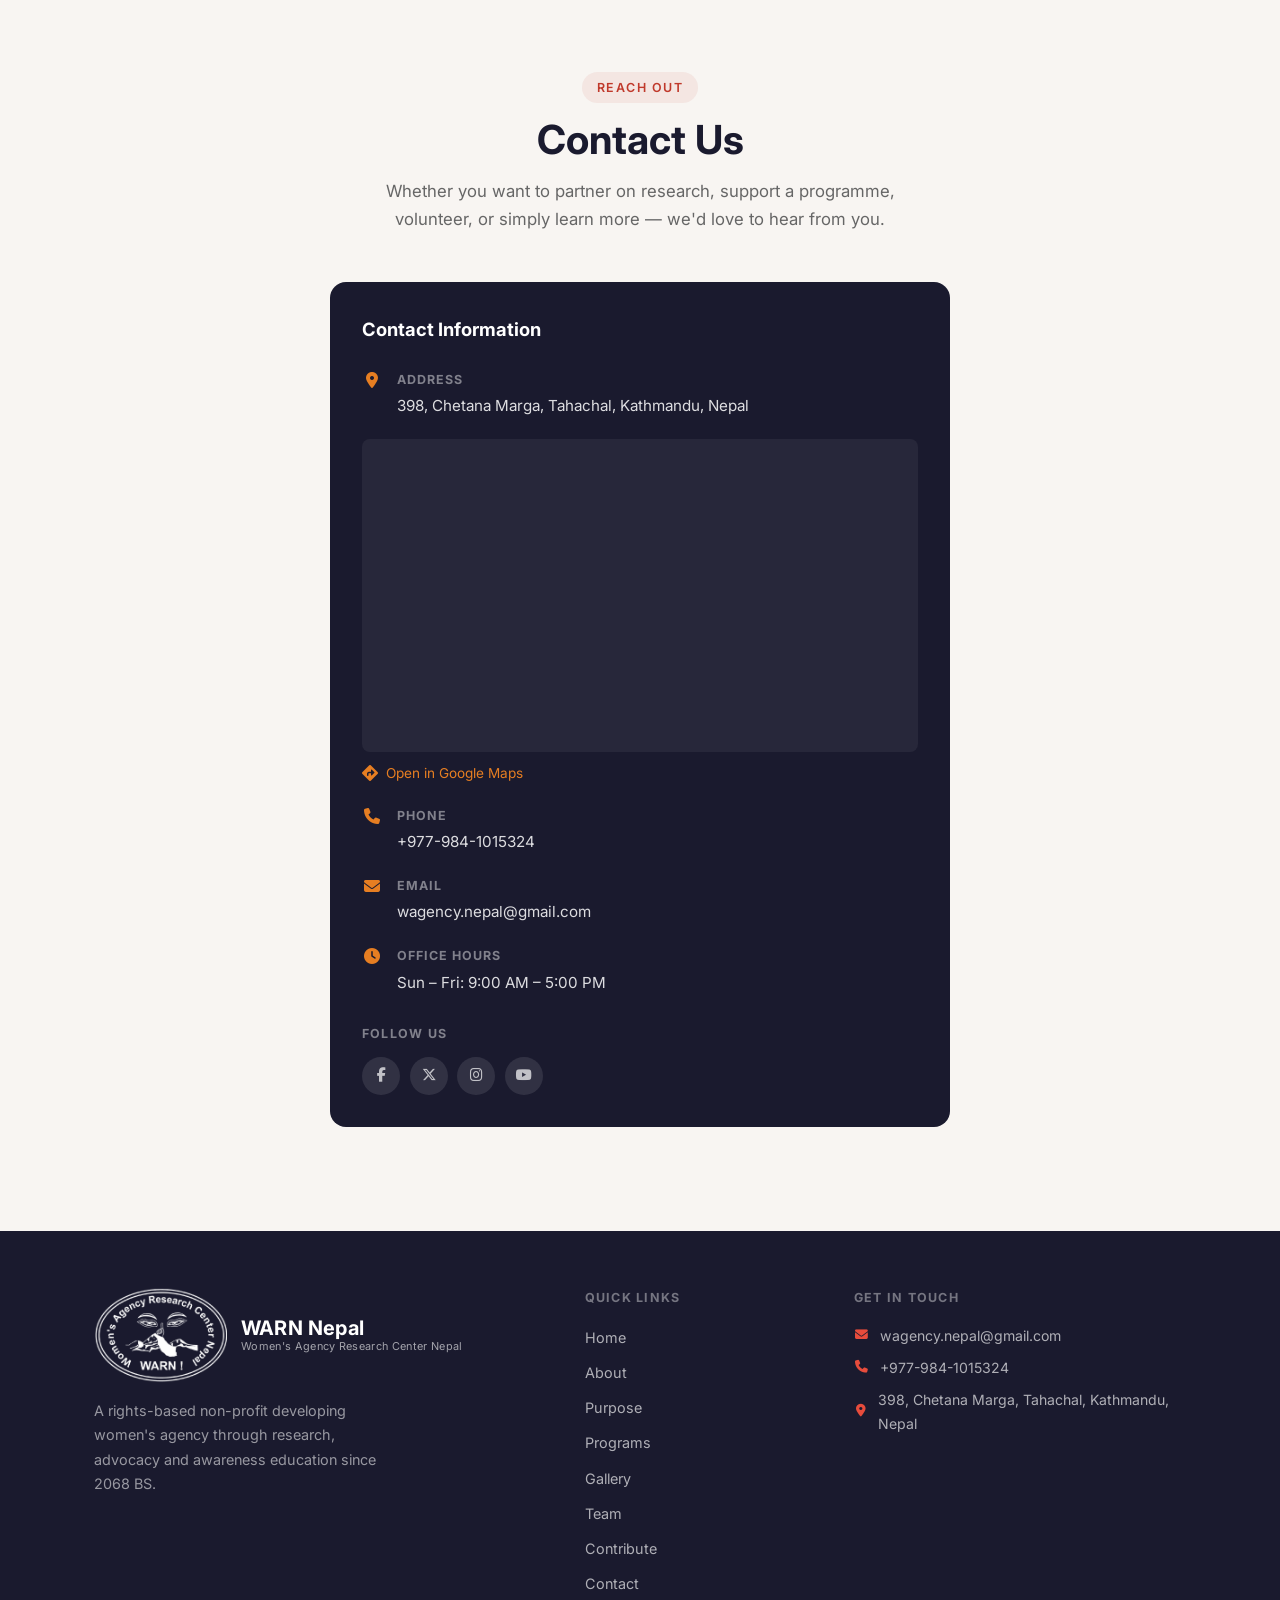
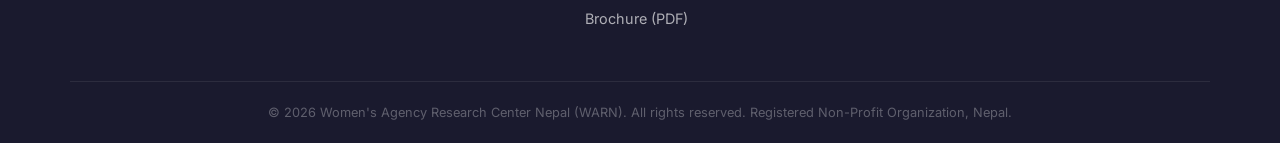
==== commit e70c9a92: "Add downloadable brochure with page previews; update office address to Tahachal Co-authored-by: Curs" ====
--- a/index.html
+++ b/index.html
@@ -135,8 +135,28 @@
           sectors provisioned by the constitution stands at only 33%. Gender equality is addressed
           in law, but millions of women still have no access to justice. WARN exists to close that gap.
         </p>
-        <a href="#purpose" class="btn btn-primary"
-           data-en="Learn More" data-np="थप जान्नुहोस्">Learn More</a>
+        <div class="about-actions">
+          <a href="#purpose" class="btn btn-primary"
+             data-en="Learn More" data-np="थप जान्नुहोस्">Learn More</a>
+          <a href="brochure/warn-brochure.pdf" class="btn btn-outline-dark" download="WARN-Nepal-brochure.pdf">
+            <i class="fa-solid fa-file-arrow-down" aria-hidden="true"></i>
+            <span data-en="Download Brochure" data-np="ब्रोसर डाउनलोड गर्नुहोस्">Download Brochure</span>
+          </a>
+        </div>
+
+        <div class="brochure-preview">
+          <h3 data-en="Our Brochure" data-np="हाम्रो ब्रोसर">Our Brochure</h3>
+          <div class="brochure-pages">
+            <button type="button" class="brochure-page" data-page="0" aria-label="View brochure page 1">
+              <img src="images/brochure/brochure-page-1.jpg" alt="WARN brochure page 1: cover, target areas, activities and contact" loading="lazy" />
+              <span data-en="Page 1" data-np="पृष्ठ १">Page 1</span>
+            </button>
+            <button type="button" class="brochure-page" data-page="1" aria-label="View brochure page 2">
+              <img src="images/brochure/brochure-page-2.jpg" alt="WARN brochure page 2: introduction, philosophy, objectives and approaches" loading="lazy" />
+              <span data-en="Page 2" data-np="पृष्ठ २">Page 2</span>
+            </button>
+          </div>
+        </div>
       </div>
     </div>
   </section>
@@ -811,7 +831,7 @@
                 <i class="fa-solid fa-location-dot"></i>
                 <div>
                   <strong data-en="Address" data-np="ठेगाना">Address</strong>
-                  <p data-en="Chetanamarga, Bafal, Kathmandu, Nepal" data-np="चेतनामार्ग, बाफल, काठमाडौं, नेपाल">Chetanamarga, Bafal, Kathmandu, Nepal</p>
+                  <p data-en="398, Chetana Marga, Tahachal, Kathmandu, Nepal" data-np="३९८, चेतनामार्ग, टहचल, काठमाडौं, नेपाल">398, Chetana Marga, Tahachal, Kathmandu, Nepal</p>
                 </div>
               </li>
               <li class="contact-map">
@@ -897,6 +917,7 @@
           <li><a href="#team"        data-en="Team"     data-np="टोली">Team</a></li>
           <li><a href="#contribute"  data-en="Contribute" data-np="योगदान">Contribute</a></li>
           <li><a href="#contact"     data-en="Contact"  data-np="सम्पर्क">Contact</a></li>
+          <li><a href="brochure/warn-brochure.pdf" download="WARN-Nepal-brochure.pdf" data-en="Brochure (PDF)" data-np="ब्रोसर (PDF)">Brochure (PDF)</a></li>
         </ul>
       </div>
       <div class="footer-contact">
@@ -904,7 +925,7 @@
         <p><i class="fa-solid fa-envelope"></i> <a href="mailto:wagency.nepal@gmail.com">wagency.nepal@gmail.com</a></p>
         <p><i class="fa-solid fa-phone"></i> <a href="tel:+9779841015324">+977-984-1015324</a></p>
         <p><i class="fa-solid fa-location-dot"></i>
-          <span data-en="Chetanamarga, Bafal, Kathmandu, Nepal" data-np="चेतनामार्ग, बाफल, काठमाडौं, नेपाल">Chetanamarga, Bafal, Kathmandu, Nepal</span>
+          <span data-en="398, Chetana Marga, Tahachal, Kathmandu, Nepal" data-np="३९८, चेतनामार्ग, टहचल, काठमाडौं, नेपाल">398, Chetana Marga, Tahachal, Kathmandu, Nepal</span>
         </p>
       </div>
     </div>
@@ -916,6 +937,23 @@
     </div>
   </footer>
 
+  <div class="lightbox" id="brochureViewer" role="dialog" aria-modal="true" aria-label="Brochure viewer" hidden>
+    <button class="lightbox-close" id="brochureClose" aria-label="Close">
+      <i class="fa-solid fa-xmark"></i>
+    </button>
+    <button class="lightbox-nav lightbox-prev" id="brochurePrev" aria-label="Previous page">
+      <i class="fa-solid fa-chevron-left"></i>
+    </button>
+    <div class="lightbox-img-wrap">
+      <img id="brochureImg" src="" alt="" />
+    </div>
+    <button class="lightbox-nav lightbox-next" id="brochureNext" aria-label="Next page">
+      <i class="fa-solid fa-chevron-right"></i>
+    </button>
+    <div class="lightbox-caption" id="brochureCaption"></div>
+  </div>
+  <div class="lightbox-backdrop" id="brochureBackdrop"></div>
+
   <button id="backToTop" class="back-to-top" aria-label="Back to top">
     <i class="fa-solid fa-chevron-up"></i>
   </button>
--- a/css/style.css
+++ b/css/style.css
@@ -443,6 +443,64 @@
 }
 .about-text .section-tag { margin-bottom: 0.6rem; }
 .about-text { max-width: 820px; }
+.about-actions {
+  display: flex;
+  flex-wrap: wrap;
+  gap: 0.85rem;
+}
+.btn-outline-dark {
+  display: inline-flex;
+  align-items: center;
+  gap: 0.5rem;
+  background: transparent;
+  color: var(--primary);
+  border: 2px solid var(--primary);
+}
+.btn-outline-dark:hover {
+  background: var(--primary);
+  color: #fff;
+}
+.brochure-preview { margin-top: 2.5rem; }
+.brochure-preview h3 {
+  font-size: 1.05rem;
+  font-weight: 700;
+  color: var(--dark);
+  margin-bottom: 0.9rem;
+}
+.brochure-pages {
+  display: grid;
+  grid-template-columns: repeat(2, minmax(0, 1fr));
+  gap: 1rem;
+  max-width: 640px;
+}
+.brochure-page {
+  display: flex;
+  flex-direction: column;
+  gap: 0.45rem;
+  padding: 0;
+  background: none;
+  border: none;
+  cursor: zoom-in;
+  font: inherit;
+  font-size: 0.82rem;
+  font-weight: 600;
+  color: var(--text-light);
+  text-align: left;
+}
+.brochure-page img {
+  width: 100%;
+  aspect-ratio: 1024 / 724;
+  object-fit: cover;
+  border-radius: var(--radius);
+  border: 1px solid var(--border);
+  box-shadow: var(--shadow);
+  transition: transform var(--transition), box-shadow var(--transition);
+}
+.brochure-page:hover img,
+.brochure-page:focus-visible img {
+  transform: translateY(-3px);
+  box-shadow: var(--shadow-md);
+}
 
 
 /* =============================================
